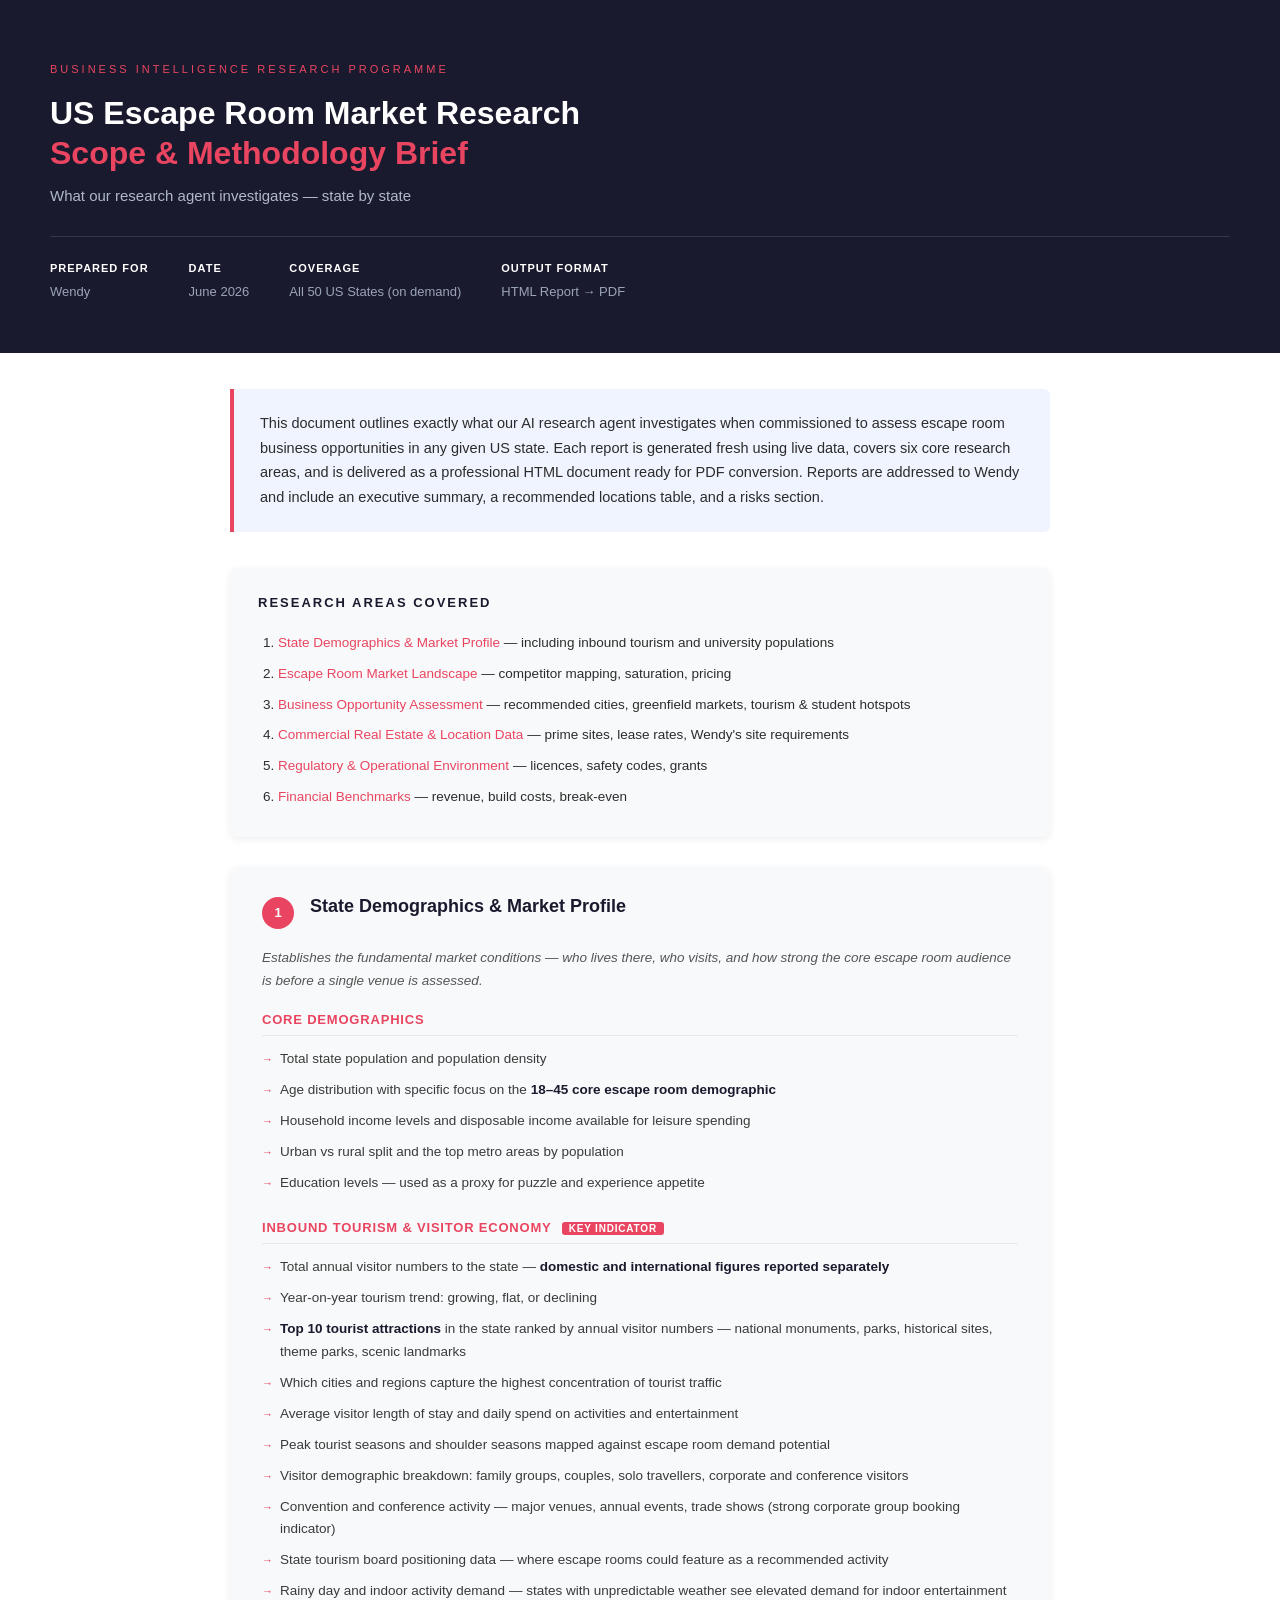
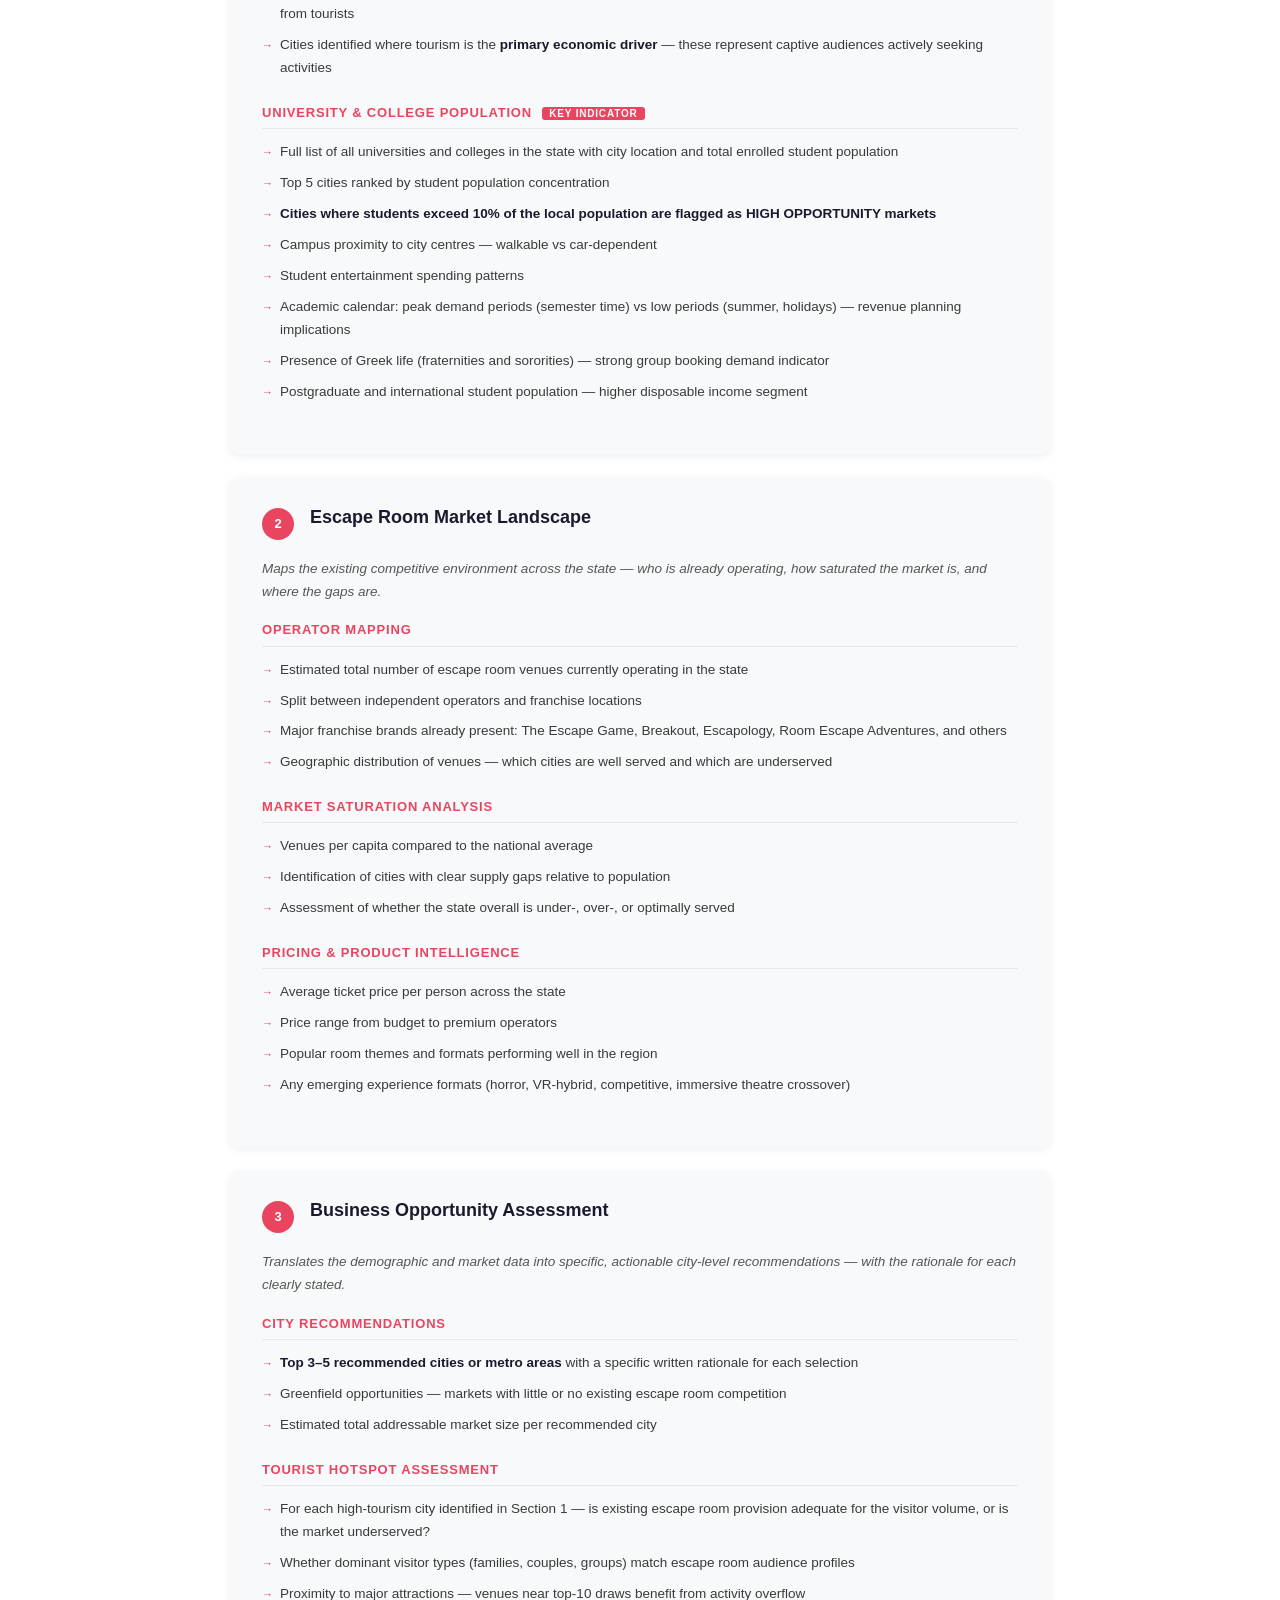
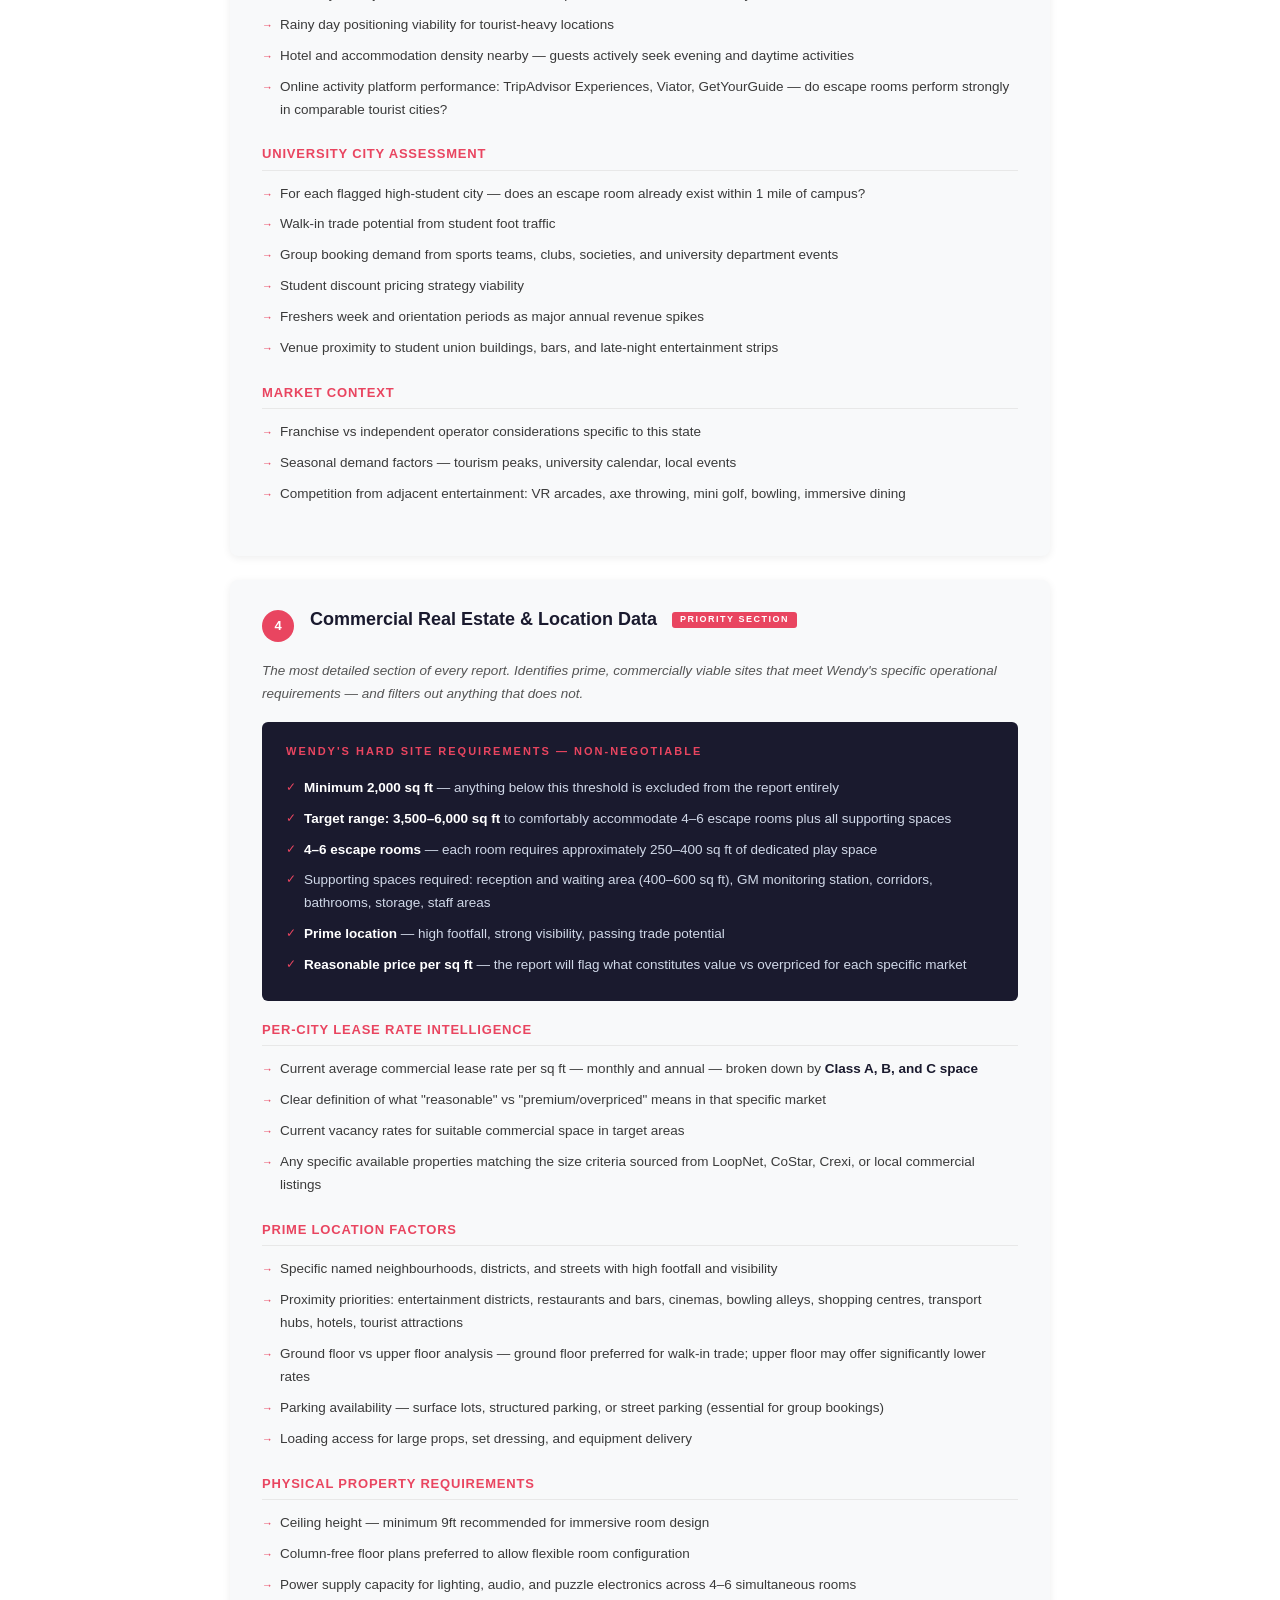
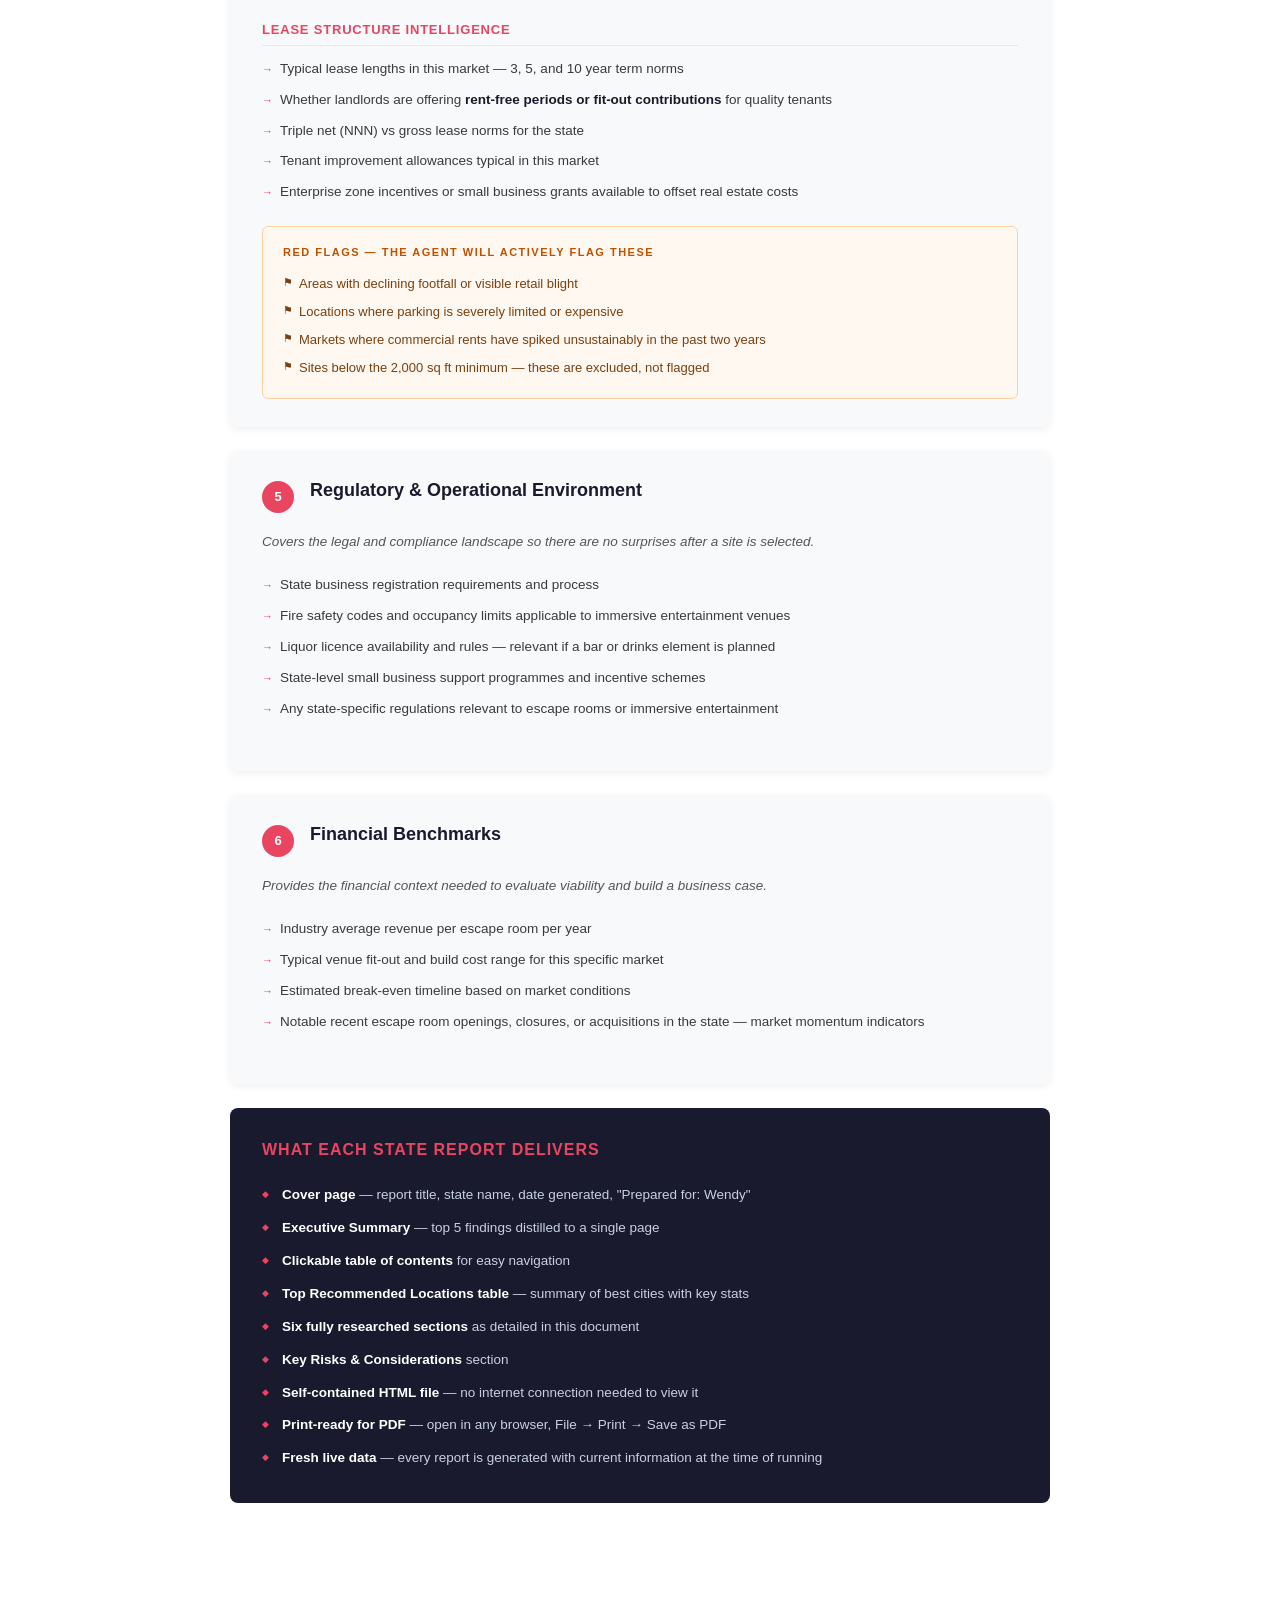
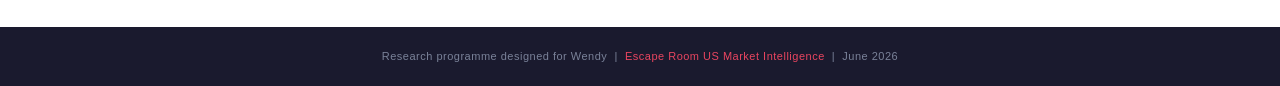
==== wendy-research-brief.html @ 3ef4d0fa "Add Wendy research brief HTML document Professional standalone HTML briefing covering all six resear" ====
<!DOCTYPE html>
<html lang="en">
<head>
<meta charset="UTF-8">
<meta name="viewport" content="width=device-width, initial-scale=1.0">
<title>Escape Room Market Research — Scope & Methodology Brief</title>
<style>
  * { margin: 0; padding: 0; box-sizing: border-box; }

  body {
    font-family: 'Segoe UI', Arial, sans-serif;
    background: #ffffff;
    color: #2c2c2c;
    font-size: 14px;
    line-height: 1.7;
  }

  /* Cover */
  .cover {
    background: #1a1a2e;
    color: #ffffff;
    padding: 60px 50px 50px;
    min-height: 220px;
  }
  .cover .label {
    font-size: 11px;
    letter-spacing: 3px;
    text-transform: uppercase;
    color: #e94560;
    margin-bottom: 14px;
  }
  .cover h1 {
    font-size: 32px;
    font-weight: 700;
    line-height: 1.25;
    margin-bottom: 10px;
  }
  .cover h1 span { color: #e94560; }
  .cover .sub {
    font-size: 15px;
    color: #b0b8cc;
    margin-bottom: 28px;
  }
  .cover .meta {
    display: flex;
    gap: 40px;
    flex-wrap: wrap;
    border-top: 1px solid rgba(255,255,255,0.12);
    padding-top: 22px;
    font-size: 13px;
    color: #9aa3b8;
  }
  .cover .meta strong { color: #ffffff; display: block; font-size: 11px; letter-spacing: 1px; text-transform: uppercase; margin-bottom: 3px; }

  /* Main layout */
  .container { max-width: 900px; margin: 0 auto; padding: 0 40px 60px; }

  /* Intro band */
  .intro-band {
    background: #f0f4ff;
    border-left: 4px solid #e94560;
    padding: 22px 26px;
    margin: 36px 0;
    border-radius: 0 6px 6px 0;
    font-size: 14.5px;
    color: #2c2c2c;
  }
  .intro-band strong { color: #1a1a2e; }

  /* Section cards */
  .section-card {
    background: #f8f9fa;
    border-radius: 8px;
    padding: 28px 32px;
    margin-bottom: 24px;
    box-shadow: 0 2px 8px rgba(0,0,0,0.07);
    page-break-inside: avoid;
  }
  .section-header {
    display: flex;
    align-items: flex-start;
    gap: 16px;
    margin-bottom: 18px;
  }
  .section-num {
    background: #e94560;
    color: #ffffff;
    font-weight: 700;
    font-size: 13px;
    min-width: 32px;
    height: 32px;
    border-radius: 50%;
    display: flex;
    align-items: center;
    justify-content: center;
    flex-shrink: 0;
    margin-top: 2px;
  }
  .section-title {
    font-size: 18px;
    font-weight: 700;
    color: #1a1a2e;
    line-height: 1.3;
  }
  .section-title .badge {
    display: inline-block;
    background: #e94560;
    color: #fff;
    font-size: 9px;
    font-weight: 700;
    letter-spacing: 1.5px;
    text-transform: uppercase;
    padding: 2px 8px;
    border-radius: 3px;
    margin-left: 10px;
    vertical-align: middle;
  }
  .section-title .badge.blue {
    background: #2563eb;
  }
  .section-intro {
    font-size: 13.5px;
    color: #555;
    margin-bottom: 16px;
    font-style: italic;
  }

  /* Subsections */
  .subsection {
    margin-bottom: 18px;
  }
  .subsection h4 {
    font-size: 13px;
    font-weight: 700;
    color: #e94560;
    text-transform: uppercase;
    letter-spacing: 0.8px;
    margin-bottom: 8px;
    padding-bottom: 4px;
    border-bottom: 1px solid #e8e8e8;
  }
  .subsection ul {
    list-style: none;
    padding: 0;
  }
  .subsection ul li {
    padding: 4px 0 4px 18px;
    position: relative;
    color: #3a3a3a;
    font-size: 13.5px;
  }
  .subsection ul li::before {
    content: "→";
    position: absolute;
    left: 0;
    color: #e94560;
    font-size: 11px;
    top: 6px;
  }
  .subsection ul li strong {
    color: #1a1a2e;
  }

  /* Requirements box */
  .requirements-box {
    background: #1a1a2e;
    color: #ffffff;
    border-radius: 6px;
    padding: 20px 24px;
    margin: 16px 0;
  }
  .requirements-box h4 {
    color: #e94560;
    font-size: 11px;
    letter-spacing: 2px;
    text-transform: uppercase;
    margin-bottom: 12px;
  }
  .requirements-box ul {
    list-style: none;
    padding: 0;
  }
  .requirements-box ul li {
    padding: 4px 0 4px 18px;
    position: relative;
    font-size: 13.5px;
    color: #d0d8e8;
  }
  .requirements-box ul li::before {
    content: "✓";
    position: absolute;
    left: 0;
    color: #e94560;
    font-size: 12px;
  }
  .requirements-box ul li strong { color: #ffffff; }

  /* Flag box */
  .flag-box {
    background: #fff8f0;
    border: 1px solid #ffd0a0;
    border-radius: 6px;
    padding: 16px 20px;
    margin-top: 14px;
  }
  .flag-box h4 {
    font-size: 11px;
    letter-spacing: 1.5px;
    text-transform: uppercase;
    color: #c05000;
    margin-bottom: 8px;
  }
  .flag-box ul {
    list-style: none;
    padding: 0;
  }
  .flag-box ul li {
    padding: 3px 0 3px 16px;
    position: relative;
    font-size: 13px;
    color: #7a4010;
  }
  .flag-box ul li::before {
    content: "⚑";
    position: absolute;
    left: 0;
    font-size: 11px;
  }

  /* Output section */
  .output-section {
    background: #1a1a2e;
    color: #ffffff;
    border-radius: 8px;
    padding: 28px 32px;
    margin-bottom: 24px;
  }
  .output-section h3 {
    color: #e94560;
    font-size: 16px;
    margin-bottom: 16px;
    text-transform: uppercase;
    letter-spacing: 1px;
  }
  .output-section ul {
    list-style: none;
    padding: 0;
  }
  .output-section ul li {
    padding: 5px 0 5px 20px;
    position: relative;
    color: #c8d0e0;
    font-size: 13.5px;
  }
  .output-section ul li::before {
    content: "◆";
    position: absolute;
    left: 0;
    color: #e94560;
    font-size: 9px;
    top: 8px;
  }
  .output-section ul li strong { color: #ffffff; }

  /* TOC */
  .toc {
    background: #f8f9fa;
    border-radius: 8px;
    padding: 24px 28px;
    margin: 30px 0;
    box-shadow: 0 2px 8px rgba(0,0,0,0.07);
  }
  .toc h3 {
    font-size: 13px;
    letter-spacing: 2px;
    text-transform: uppercase;
    color: #1a1a2e;
    margin-bottom: 14px;
  }
  .toc ol {
    padding-left: 20px;
  }
  .toc ol li {
    padding: 4px 0;
    color: #2c2c2c;
    font-size: 13.5px;
  }
  .toc ol li a {
    color: #e94560;
    text-decoration: none;
  }
  .toc ol li a:hover { text-decoration: underline; }

  /* Footer */
  footer {
    background: #1a1a2e;
    color: #7a8299;
    text-align: center;
    padding: 20px;
    font-size: 11px;
    letter-spacing: 0.5px;
    margin-top: 40px;
  }
  footer span { color: #e94560; }

  @media print {
    .cover { -webkit-print-color-adjust: exact; print-color-adjust: exact; }
    .section-num, .requirements-box, .output-section { -webkit-print-color-adjust: exact; print-color-adjust: exact; }
    .section-card { box-shadow: none; border: 1px solid #e0e0e0; }
  }
</style>
</head>
<body>

<!-- Cover -->
<div class="cover">
  <div class="label">Business Intelligence Research Programme</div>
  <h1>US Escape Room Market Research<br><span>Scope &amp; Methodology Brief</span></h1>
  <div class="sub">What our research agent investigates — state by state</div>
  <div class="meta">
    <div><strong>Prepared for</strong>Wendy</div>
    <div><strong>Date</strong>June 2026</div>
    <div><strong>Coverage</strong>All 50 US States (on demand)</div>
    <div><strong>Output format</strong>HTML Report → PDF</div>
  </div>
</div>

<div class="container">

  <!-- Intro -->
  <div class="intro-band">
    This document outlines exactly what our AI research agent investigates when commissioned to assess escape room business opportunities in any given US state. Each report is generated fresh using live data, covers six core research areas, and is delivered as a professional HTML document ready for PDF conversion. Reports are addressed to Wendy and include an executive summary, a recommended locations table, and a risks section.
  </div>

  <!-- TOC -->
  <div class="toc">
    <h3>Research Areas Covered</h3>
    <ol>
      <li><a href="#s1">State Demographics &amp; Market Profile</a> — including inbound tourism and university populations</li>
      <li><a href="#s2">Escape Room Market Landscape</a> — competitor mapping, saturation, pricing</li>
      <li><a href="#s3">Business Opportunity Assessment</a> — recommended cities, greenfield markets, tourism &amp; student hotspots</li>
      <li><a href="#s4">Commercial Real Estate &amp; Location Data</a> — prime sites, lease rates, Wendy's site requirements</li>
      <li><a href="#s5">Regulatory &amp; Operational Environment</a> — licences, safety codes, grants</li>
      <li><a href="#s6">Financial Benchmarks</a> — revenue, build costs, break-even</li>
    </ol>
  </div>

  <!-- Section 1 -->
  <div class="section-card" id="s1">
    <div class="section-header">
      <div class="section-num">1</div>
      <div class="section-title">State Demographics &amp; Market Profile</div>
    </div>
    <div class="section-intro">Establishes the fundamental market conditions — who lives there, who visits, and how strong the core escape room audience is before a single venue is assessed.</div>

    <div class="subsection">
      <h4>Core Demographics</h4>
      <ul>
        <li>Total state population and population density</li>
        <li>Age distribution with specific focus on the <strong>18–45 core escape room demographic</strong></li>
        <li>Household income levels and disposable income available for leisure spending</li>
        <li>Urban vs rural split and the top metro areas by population</li>
        <li>Education levels — used as a proxy for puzzle and experience appetite</li>
      </ul>
    </div>

    <div class="subsection">
      <h4>Inbound Tourism &amp; Visitor Economy <span style="background:#e94560;color:#fff;font-size:10px;padding:1px 7px;border-radius:3px;margin-left:6px;font-weight:700;">KEY INDICATOR</span></h4>
      <ul>
        <li>Total annual visitor numbers to the state — <strong>domestic and international figures reported separately</strong></li>
        <li>Year-on-year tourism trend: growing, flat, or declining</li>
        <li><strong>Top 10 tourist attractions</strong> in the state ranked by annual visitor numbers — national monuments, parks, historical sites, theme parks, scenic landmarks</li>
        <li>Which cities and regions capture the highest concentration of tourist traffic</li>
        <li>Average visitor length of stay and daily spend on activities and entertainment</li>
        <li>Peak tourist seasons and shoulder seasons mapped against escape room demand potential</li>
        <li>Visitor demographic breakdown: family groups, couples, solo travellers, corporate and conference visitors</li>
        <li>Convention and conference activity — major venues, annual events, trade shows (strong corporate group booking indicator)</li>
        <li>State tourism board positioning data — where escape rooms could feature as a recommended activity</li>
        <li>Rainy day and indoor activity demand — states with unpredictable weather see elevated demand for indoor entertainment from tourists</li>
        <li>Cities identified where tourism is the <strong>primary economic driver</strong> — these represent captive audiences actively seeking activities</li>
      </ul>
    </div>

    <div class="subsection">
      <h4>University &amp; College Population <span style="background:#e94560;color:#fff;font-size:10px;padding:1px 7px;border-radius:3px;margin-left:6px;font-weight:700;">KEY INDICATOR</span></h4>
      <ul>
        <li>Full list of all universities and colleges in the state with city location and total enrolled student population</li>
        <li>Top 5 cities ranked by student population concentration</li>
        <li><strong>Cities where students exceed 10% of the local population are flagged as HIGH OPPORTUNITY markets</strong></li>
        <li>Campus proximity to city centres — walkable vs car-dependent</li>
        <li>Student entertainment spending patterns</li>
        <li>Academic calendar: peak demand periods (semester time) vs low periods (summer, holidays) — revenue planning implications</li>
        <li>Presence of Greek life (fraternities and sororities) — strong group booking demand indicator</li>
        <li>Postgraduate and international student population — higher disposable income segment</li>
      </ul>
    </div>
  </div>

  <!-- Section 2 -->
  <div class="section-card" id="s2">
    <div class="section-header">
      <div class="section-num">2</div>
      <div class="section-title">Escape Room Market Landscape</div>
    </div>
    <div class="section-intro">Maps the existing competitive environment across the state — who is already operating, how saturated the market is, and where the gaps are.</div>

    <div class="subsection">
      <h4>Operator Mapping</h4>
      <ul>
        <li>Estimated total number of escape room venues currently operating in the state</li>
        <li>Split between independent operators and franchise locations</li>
        <li>Major franchise brands already present: The Escape Game, Breakout, Escapology, Room Escape Adventures, and others</li>
        <li>Geographic distribution of venues — which cities are well served and which are underserved</li>
      </ul>
    </div>

    <div class="subsection">
      <h4>Market Saturation Analysis</h4>
      <ul>
        <li>Venues per capita compared to the national average</li>
        <li>Identification of cities with clear supply gaps relative to population</li>
        <li>Assessment of whether the state overall is under-, over-, or optimally served</li>
      </ul>
    </div>

    <div class="subsection">
      <h4>Pricing &amp; Product Intelligence</h4>
      <ul>
        <li>Average ticket price per person across the state</li>
        <li>Price range from budget to premium operators</li>
        <li>Popular room themes and formats performing well in the region</li>
        <li>Any emerging experience formats (horror, VR-hybrid, competitive, immersive theatre crossover)</li>
      </ul>
    </div>
  </div>

  <!-- Section 3 -->
  <div class="section-card" id="s3">
    <div class="section-header">
      <div class="section-num">3</div>
      <div class="section-title">Business Opportunity Assessment</div>
    </div>
    <div class="section-intro">Translates the demographic and market data into specific, actionable city-level recommendations — with the rationale for each clearly stated.</div>

    <div class="subsection">
      <h4>City Recommendations</h4>
      <ul>
        <li><strong>Top 3–5 recommended cities or metro areas</strong> with a specific written rationale for each selection</li>
        <li>Greenfield opportunities — markets with little or no existing escape room competition</li>
        <li>Estimated total addressable market size per recommended city</li>
      </ul>
    </div>

    <div class="subsection">
      <h4>Tourist Hotspot Assessment</h4>
      <ul>
        <li>For each high-tourism city identified in Section 1 — is existing escape room provision adequate for the visitor volume, or is the market underserved?</li>
        <li>Whether dominant visitor types (families, couples, groups) match escape room audience profiles</li>
        <li>Proximity to major attractions — venues near top-10 draws benefit from activity overflow</li>
        <li>Rainy day positioning viability for tourist-heavy locations</li>
        <li>Hotel and accommodation density nearby — guests actively seek evening and daytime activities</li>
        <li>Online activity platform performance: TripAdvisor Experiences, Viator, GetYourGuide — do escape rooms perform strongly in comparable tourist cities?</li>
      </ul>
    </div>

    <div class="subsection">
      <h4>University City Assessment</h4>
      <ul>
        <li>For each flagged high-student city — does an escape room already exist within 1 mile of campus?</li>
        <li>Walk-in trade potential from student foot traffic</li>
        <li>Group booking demand from sports teams, clubs, societies, and university department events</li>
        <li>Student discount pricing strategy viability</li>
        <li>Freshers week and orientation periods as major annual revenue spikes</li>
        <li>Venue proximity to student union buildings, bars, and late-night entertainment strips</li>
      </ul>
    </div>

    <div class="subsection">
      <h4>Market Context</h4>
      <ul>
        <li>Franchise vs independent operator considerations specific to this state</li>
        <li>Seasonal demand factors — tourism peaks, university calendar, local events</li>
        <li>Competition from adjacent entertainment: VR arcades, axe throwing, mini golf, bowling, immersive dining</li>
      </ul>
    </div>
  </div>

  <!-- Section 4 -->
  <div class="section-card" id="s4">
    <div class="section-header">
      <div class="section-num">4</div>
      <div class="section-title">Commercial Real Estate &amp; Location Data <span class="badge">Priority Section</span></div>
    </div>
    <div class="section-intro">The most detailed section of every report. Identifies prime, commercially viable sites that meet Wendy's specific operational requirements — and filters out anything that does not.</div>

    <div class="requirements-box">
      <h4>Wendy's Hard Site Requirements — Non-Negotiable</h4>
      <ul>
        <li><strong>Minimum 2,000 sq ft</strong> — anything below this threshold is excluded from the report entirely</li>
        <li><strong>Target range: 3,500–6,000 sq ft</strong> to comfortably accommodate 4–6 escape rooms plus all supporting spaces</li>
        <li><strong>4–6 escape rooms</strong> — each room requires approximately 250–400 sq ft of dedicated play space</li>
        <li>Supporting spaces required: reception and waiting area (400–600 sq ft), GM monitoring station, corridors, bathrooms, storage, staff areas</li>
        <li><strong>Prime location</strong> — high footfall, strong visibility, passing trade potential</li>
        <li><strong>Reasonable price per sq ft</strong> — the report will flag what constitutes value vs overpriced for each specific market</li>
      </ul>
    </div>

    <div class="subsection" style="margin-top:18px;">
      <h4>Per-City Lease Rate Intelligence</h4>
      <ul>
        <li>Current average commercial lease rate per sq ft — monthly and annual — broken down by <strong>Class A, B, and C space</strong></li>
        <li>Clear definition of what "reasonable" vs "premium/overpriced" means in that specific market</li>
        <li>Current vacancy rates for suitable commercial space in target areas</li>
        <li>Any specific available properties matching the size criteria sourced from LoopNet, CoStar, Crexi, or local commercial listings</li>
      </ul>
    </div>

    <div class="subsection">
      <h4>Prime Location Factors</h4>
      <ul>
        <li>Specific named neighbourhoods, districts, and streets with high footfall and visibility</li>
        <li>Proximity priorities: entertainment districts, restaurants and bars, cinemas, bowling alleys, shopping centres, transport hubs, hotels, tourist attractions</li>
        <li>Ground floor vs upper floor analysis — ground floor preferred for walk-in trade; upper floor may offer significantly lower rates</li>
        <li>Parking availability — surface lots, structured parking, or street parking (essential for group bookings)</li>
        <li>Loading access for large props, set dressing, and equipment delivery</li>
      </ul>
    </div>

    <div class="subsection">
      <h4>Physical Property Requirements</h4>
      <ul>
        <li>Ceiling height — minimum 9ft recommended for immersive room design</li>
        <li>Column-free floor plans preferred to allow flexible room configuration</li>
        <li>Power supply capacity for lighting, audio, and puzzle electronics across 4–6 simultaneous rooms</li>
      </ul>
    </div>

    <div class="subsection">
      <h4>Lease Structure Intelligence</h4>
      <ul>
        <li>Typical lease lengths in this market — 3, 5, and 10 year term norms</li>
        <li>Whether landlords are offering <strong>rent-free periods or fit-out contributions</strong> for quality tenants</li>
        <li>Triple net (NNN) vs gross lease norms for the state</li>
        <li>Tenant improvement allowances typical in this market</li>
        <li>Enterprise zone incentives or small business grants available to offset real estate costs</li>
      </ul>
    </div>

    <div class="flag-box">
      <h4>Red Flags — The Agent Will Actively Flag These</h4>
      <ul>
        <li>Areas with declining footfall or visible retail blight</li>
        <li>Locations where parking is severely limited or expensive</li>
        <li>Markets where commercial rents have spiked unsustainably in the past two years</li>
        <li>Sites below the 2,000 sq ft minimum — these are excluded, not flagged</li>
      </ul>
    </div>
  </div>

  <!-- Section 5 -->
  <div class="section-card" id="s5">
    <div class="section-header">
      <div class="section-num">5</div>
      <div class="section-title">Regulatory &amp; Operational Environment</div>
    </div>
    <div class="section-intro">Covers the legal and compliance landscape so there are no surprises after a site is selected.</div>

    <div class="subsection">
      <ul>
        <li>State business registration requirements and process</li>
        <li>Fire safety codes and occupancy limits applicable to immersive entertainment venues</li>
        <li>Liquor licence availability and rules — relevant if a bar or drinks element is planned</li>
        <li>State-level small business support programmes and incentive schemes</li>
        <li>Any state-specific regulations relevant to escape rooms or immersive entertainment</li>
      </ul>
    </div>
  </div>

  <!-- Section 6 -->
  <div class="section-card" id="s6">
    <div class="section-header">
      <div class="section-num">6</div>
      <div class="section-title">Financial Benchmarks</div>
    </div>
    <div class="section-intro">Provides the financial context needed to evaluate viability and build a business case.</div>

    <div class="subsection">
      <ul>
        <li>Industry average revenue per escape room per year</li>
        <li>Typical venue fit-out and build cost range for this specific market</li>
        <li>Estimated break-even timeline based on market conditions</li>
        <li>Notable recent escape room openings, closures, or acquisitions in the state — market momentum indicators</li>
      </ul>
    </div>
  </div>

  <!-- Report Output -->
  <div class="output-section">
    <h3>What Each State Report Delivers</h3>
    <ul>
      <li><strong>Cover page</strong> — report title, state name, date generated, "Prepared for: Wendy"</li>
      <li><strong>Executive Summary</strong> — top 5 findings distilled to a single page</li>
      <li><strong>Clickable table of contents</strong> for easy navigation</li>
      <li><strong>Top Recommended Locations table</strong> — summary of best cities with key stats</li>
      <li><strong>Six fully researched sections</strong> as detailed in this document</li>
      <li><strong>Key Risks &amp; Considerations</strong> section</li>
      <li><strong>Self-contained HTML file</strong> — no internet connection needed to view it</li>
      <li><strong>Print-ready for PDF</strong> — open in any browser, File → Print → Save as PDF</li>
      <li><strong>Fresh live data</strong> — every report is generated with current information at the time of running</li>
    </ul>
  </div>

</div>

<footer>
  Research programme designed for Wendy &nbsp;|&nbsp; <span>Escape Room US Market Intelligence</span> &nbsp;|&nbsp; June 2026
</footer>

</body>
</html>
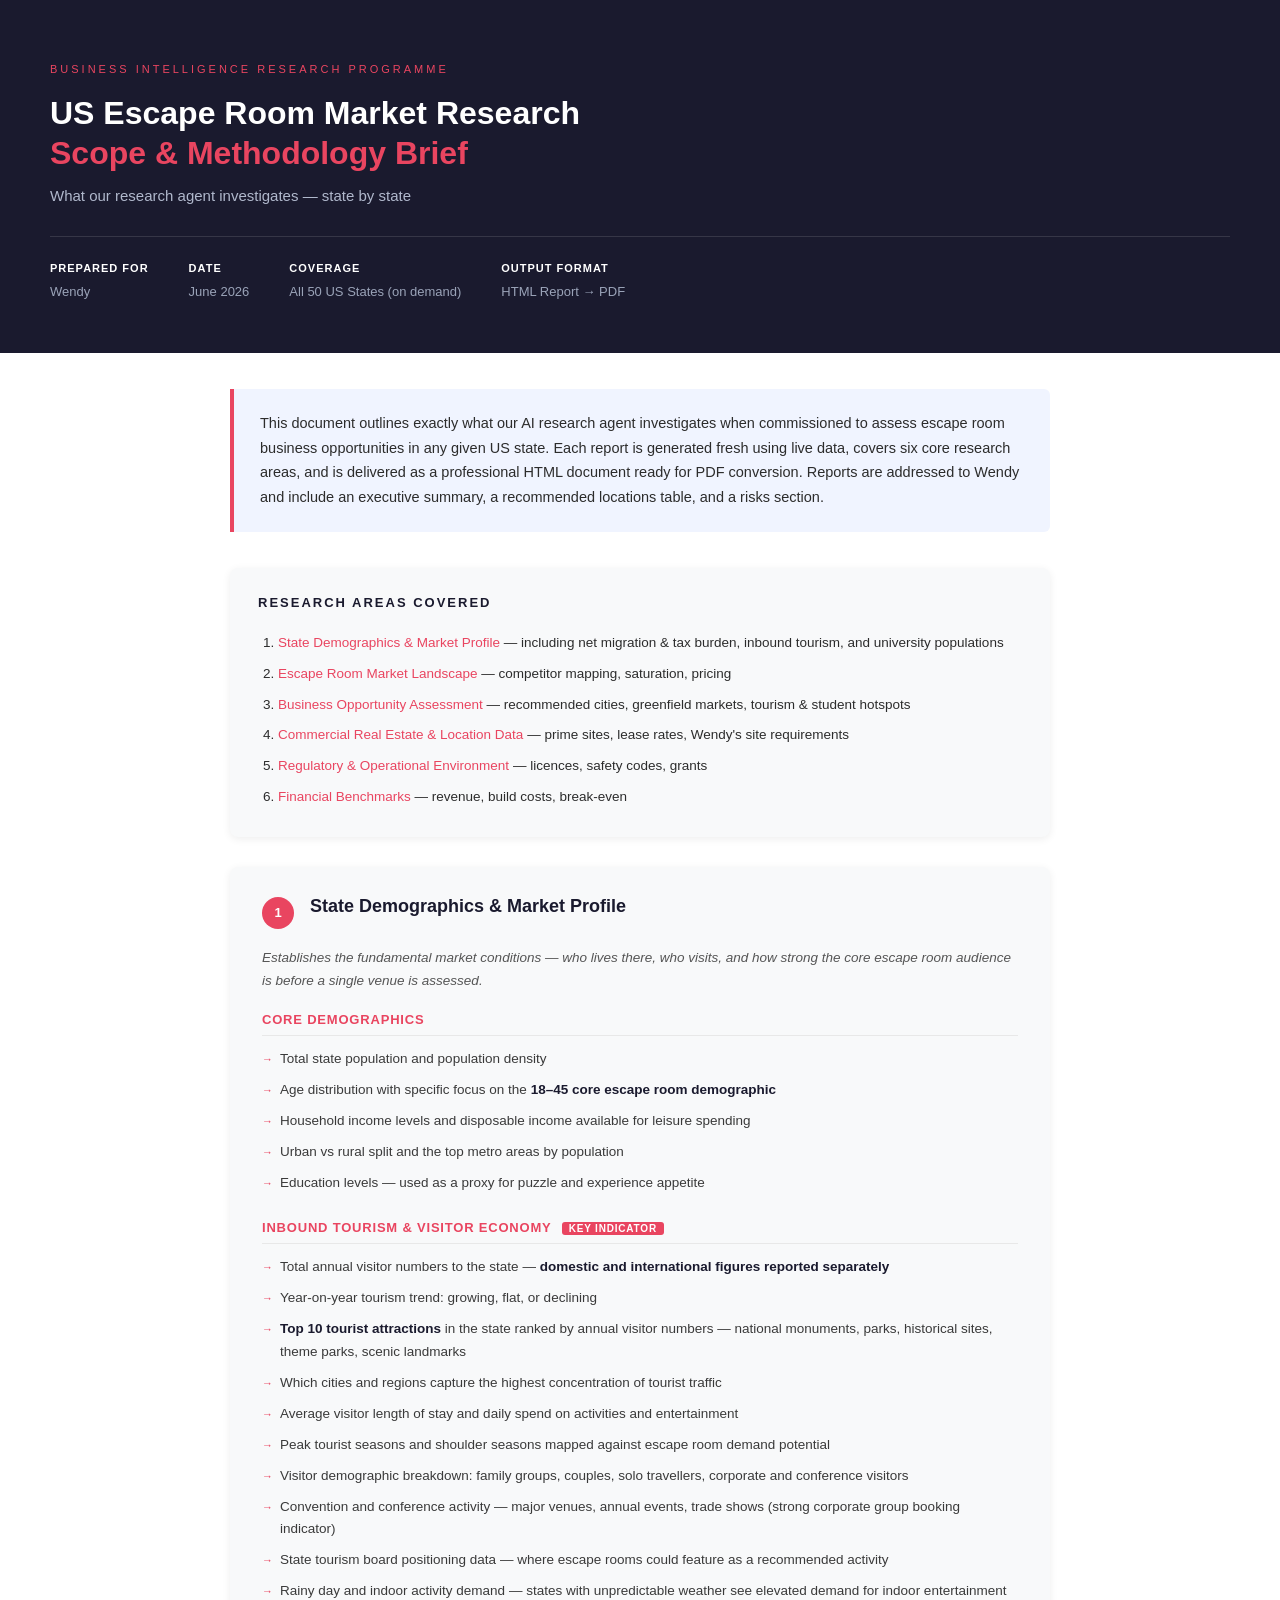
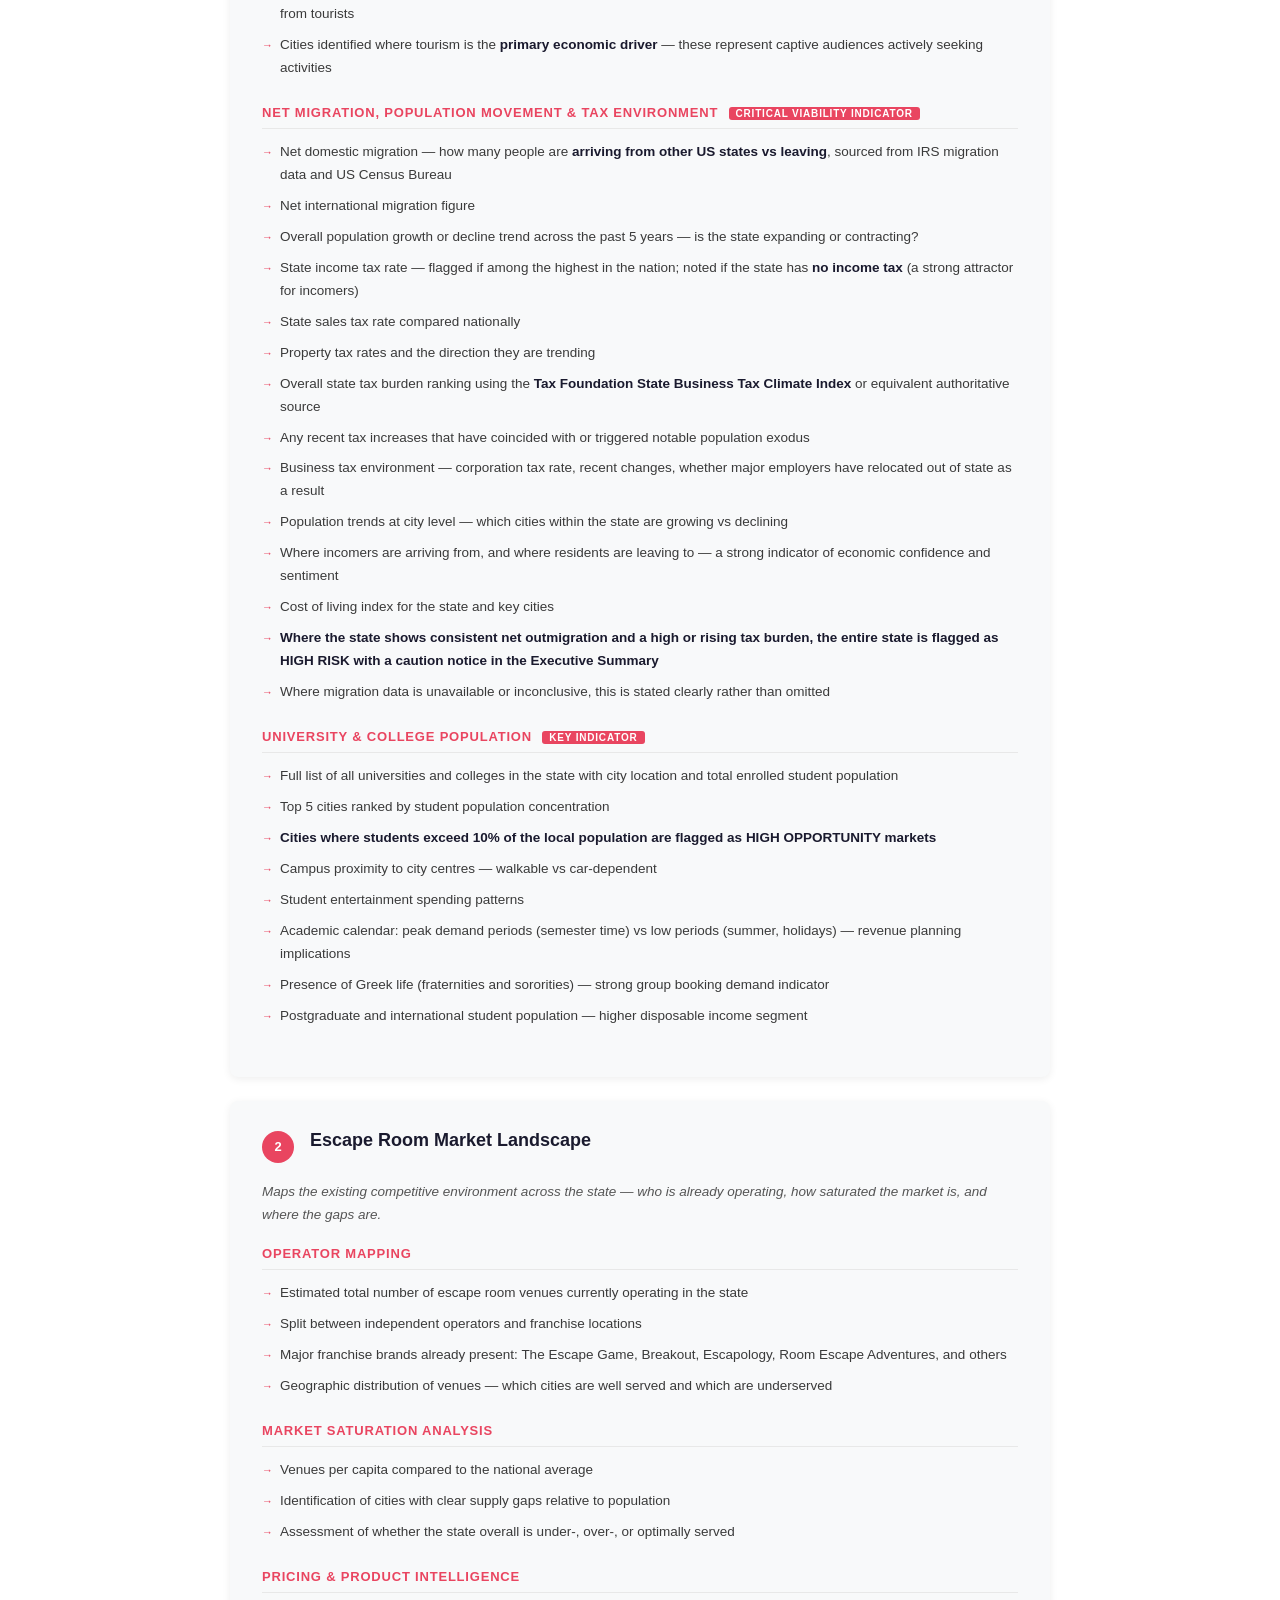
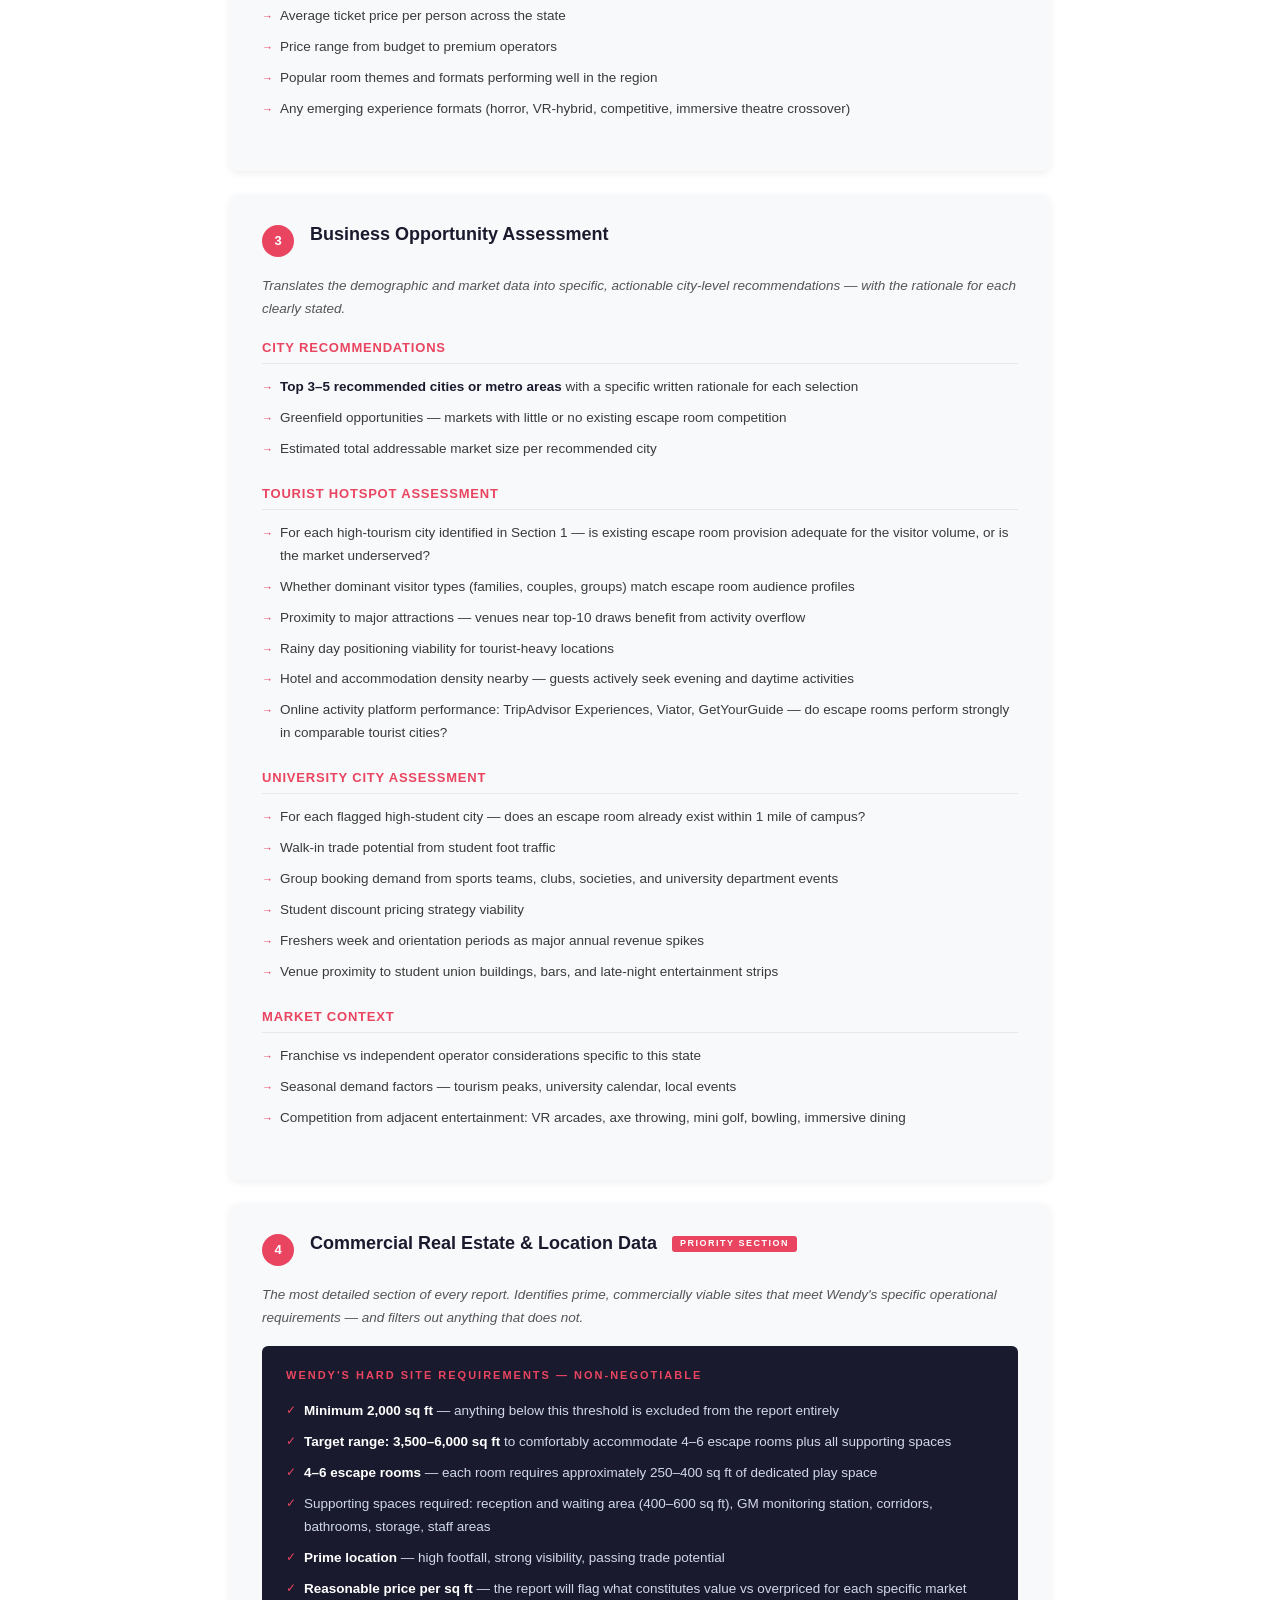
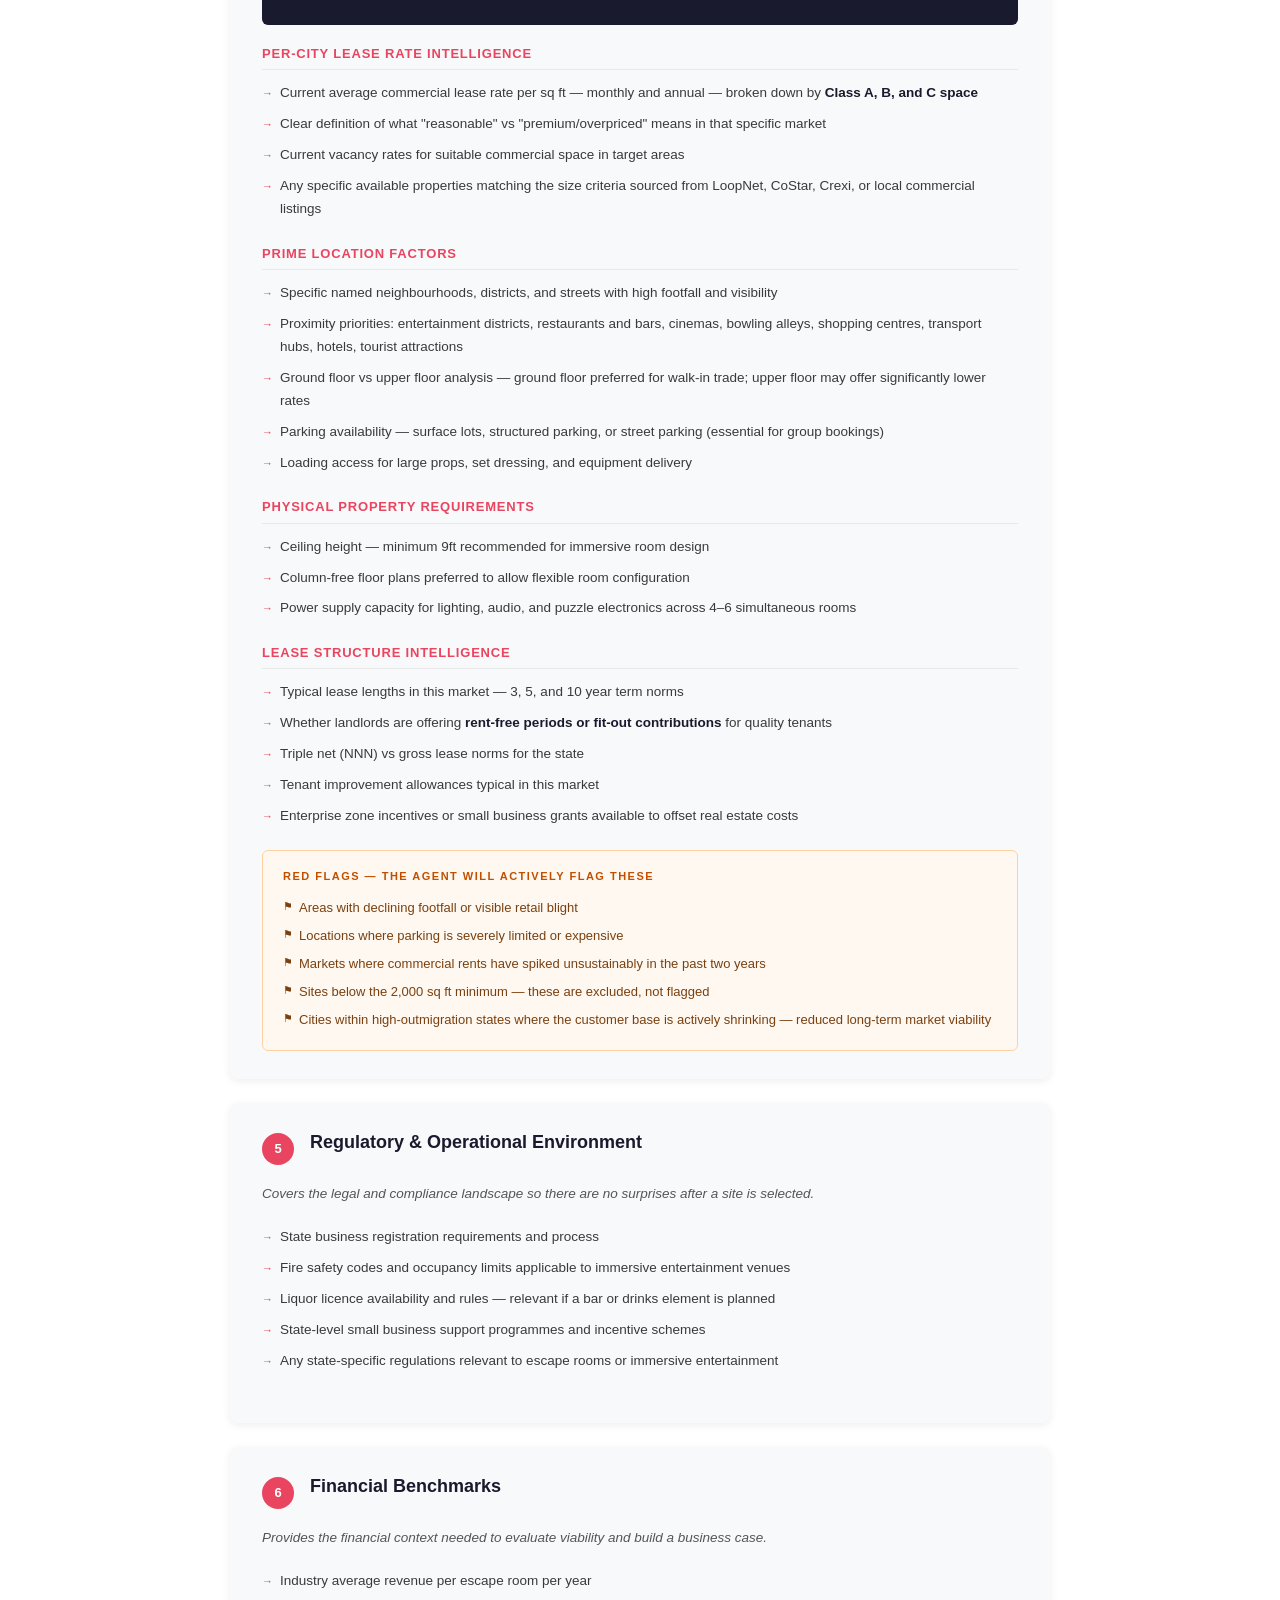
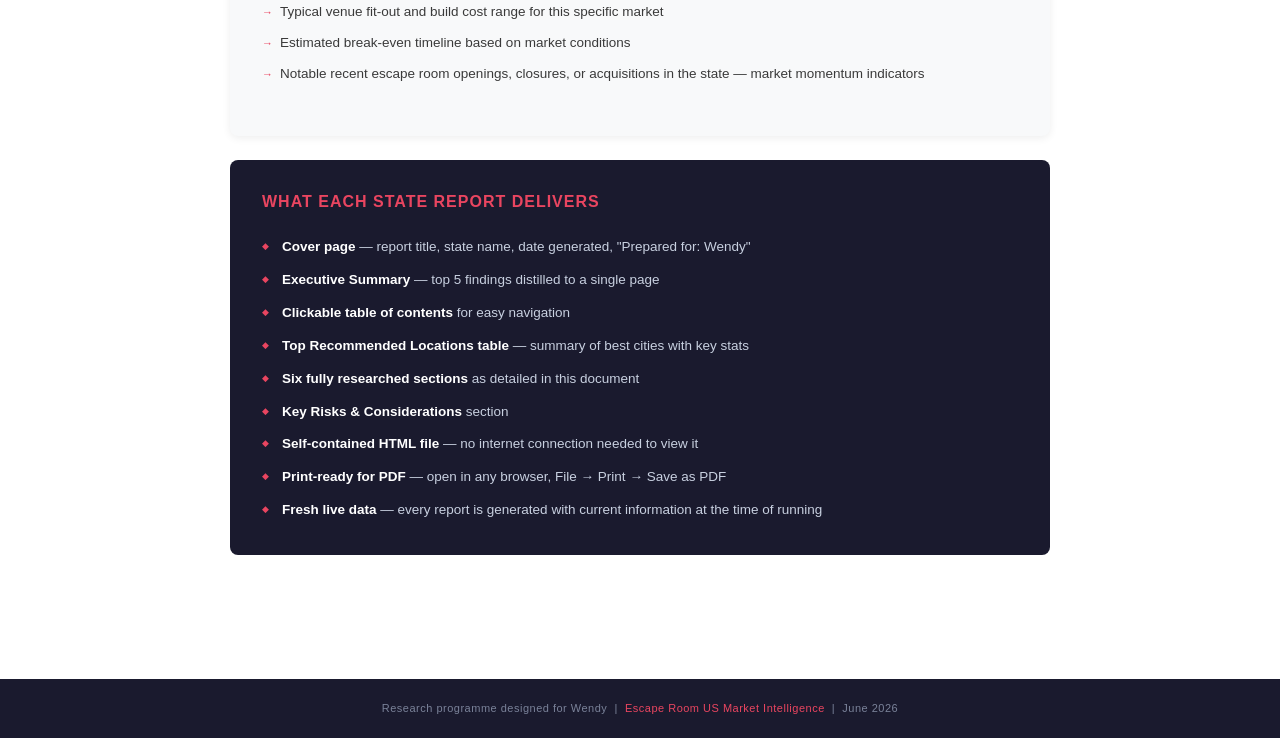
==== commit efb74a15: "Add net migration, population movement and tax burden research Covers IRS/Census migration data, sta" ====
--- a/wendy-research-brief.html
+++ b/wendy-research-brief.html
@@ -336,7 +336,7 @@
   <div class="toc">
     <h3>Research Areas Covered</h3>
     <ol>
-      <li><a href="#s1">State Demographics &amp; Market Profile</a> — including inbound tourism and university populations</li>
+      <li><a href="#s1">State Demographics &amp; Market Profile</a> — including net migration &amp; tax burden, inbound tourism, and university populations</li>
       <li><a href="#s2">Escape Room Market Landscape</a> — competitor mapping, saturation, pricing</li>
       <li><a href="#s3">Business Opportunity Assessment</a> — recommended cities, greenfield markets, tourism &amp; student hotspots</li>
       <li><a href="#s4">Commercial Real Estate &amp; Location Data</a> — prime sites, lease rates, Wendy's site requirements</li>
@@ -382,6 +382,26 @@
     </div>
 
     <div class="subsection">
+      <h4>Net Migration, Population Movement &amp; Tax Environment <span style="background:#e94560;color:#fff;font-size:10px;padding:1px 7px;border-radius:3px;margin-left:6px;font-weight:700;">CRITICAL VIABILITY INDICATOR</span></h4>
+      <ul>
+        <li>Net domestic migration — how many people are <strong>arriving from other US states vs leaving</strong>, sourced from IRS migration data and US Census Bureau</li>
+        <li>Net international migration figure</li>
+        <li>Overall population growth or decline trend across the past 5 years — is the state expanding or contracting?</li>
+        <li>State income tax rate — flagged if among the highest in the nation; noted if the state has <strong>no income tax</strong> (a strong attractor for incomers)</li>
+        <li>State sales tax rate compared nationally</li>
+        <li>Property tax rates and the direction they are trending</li>
+        <li>Overall state tax burden ranking using the <strong>Tax Foundation State Business Tax Climate Index</strong> or equivalent authoritative source</li>
+        <li>Any recent tax increases that have coincided with or triggered notable population exodus</li>
+        <li>Business tax environment — corporation tax rate, recent changes, whether major employers have relocated out of state as a result</li>
+        <li>Population trends at city level — which cities within the state are growing vs declining</li>
+        <li>Where incomers are arriving from, and where residents are leaving to — a strong indicator of economic confidence and sentiment</li>
+        <li>Cost of living index for the state and key cities</li>
+        <li><strong>Where the state shows consistent net outmigration and a high or rising tax burden, the entire state is flagged as HIGH RISK with a caution notice in the Executive Summary</strong></li>
+        <li>Where migration data is unavailable or inconclusive, this is stated clearly rather than omitted</li>
+      </ul>
+    </div>
+
+    <div class="subsection">
       <h4>University &amp; College Population <span style="background:#e94560;color:#fff;font-size:10px;padding:1px 7px;border-radius:3px;margin-left:6px;font-weight:700;">KEY INDICATOR</span></h4>
       <ul>
         <li>Full list of all universities and colleges in the state with city location and total enrolled student population</li>
@@ -553,6 +573,7 @@
         <li>Locations where parking is severely limited or expensive</li>
         <li>Markets where commercial rents have spiked unsustainably in the past two years</li>
         <li>Sites below the 2,000 sq ft minimum — these are excluded, not flagged</li>
+        <li>Cities within high-outmigration states where the customer base is actively shrinking — reduced long-term market viability</li>
       </ul>
     </div>
   </div>
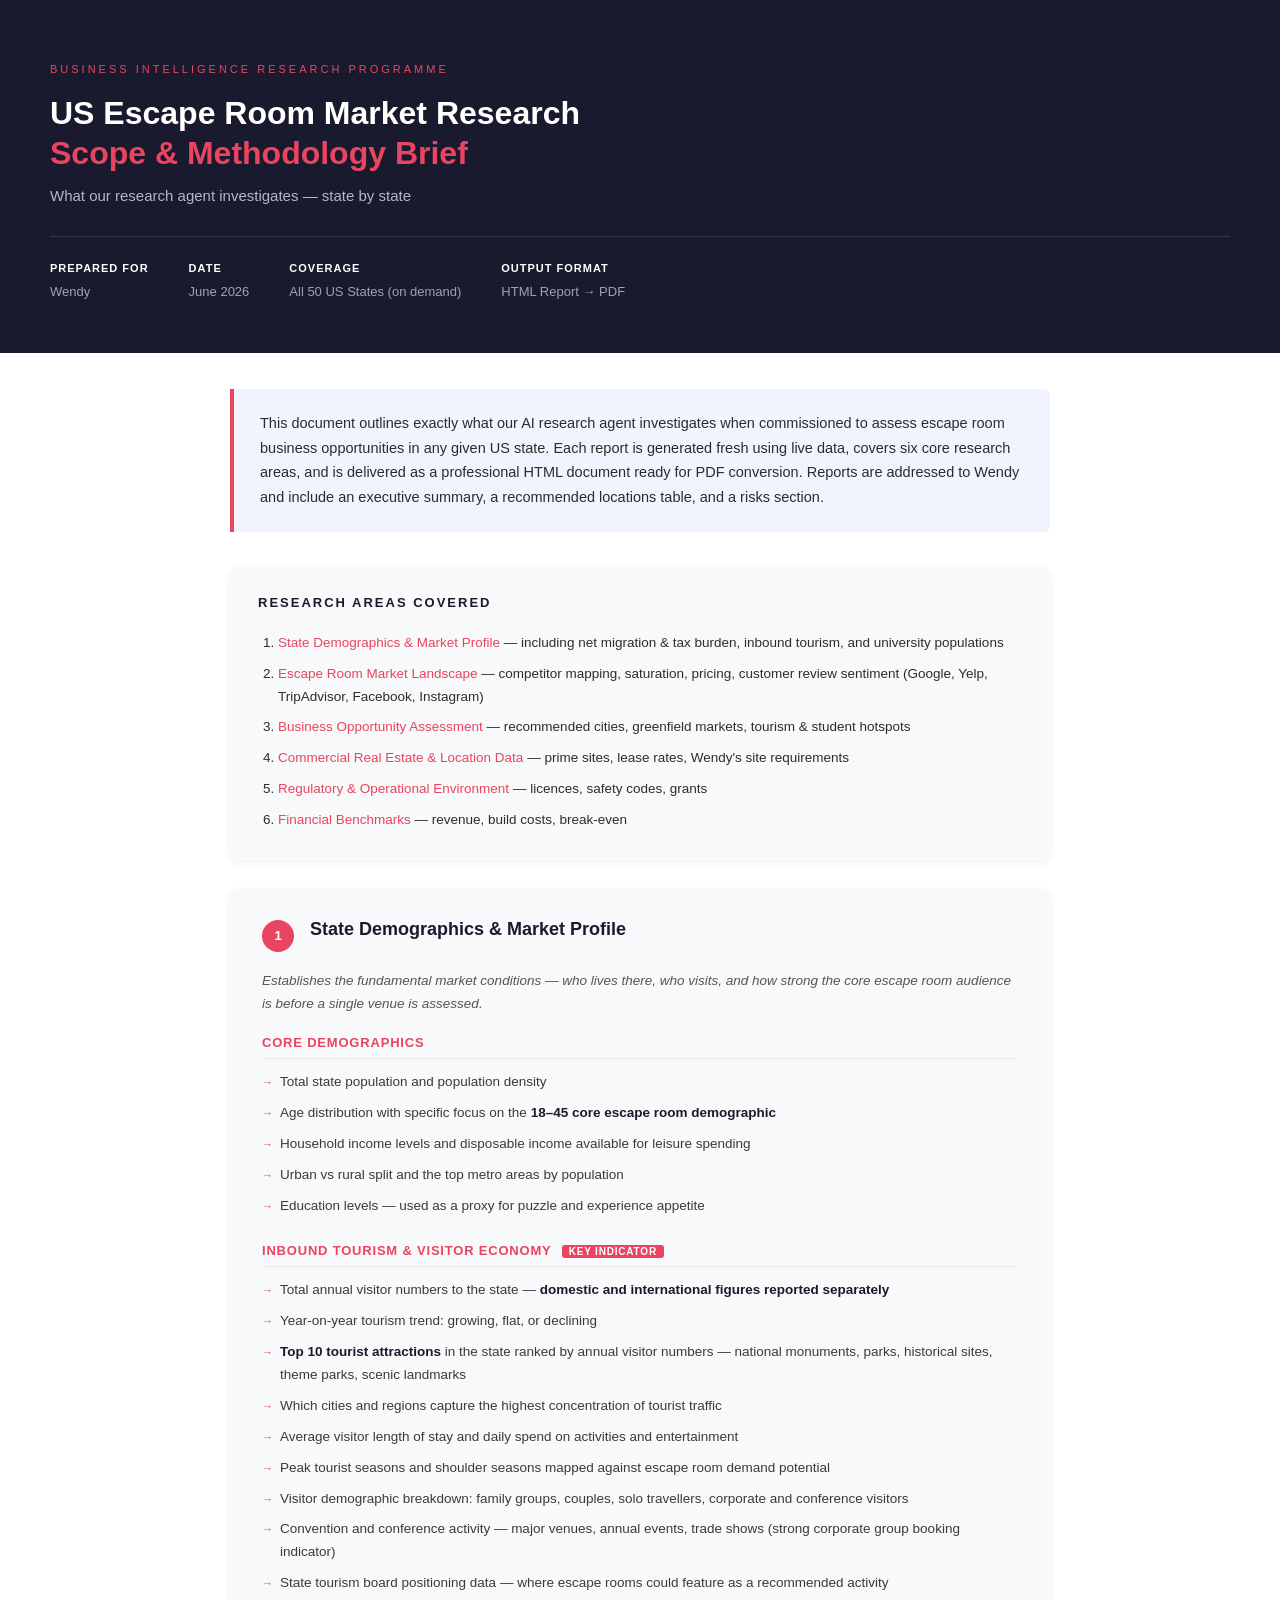
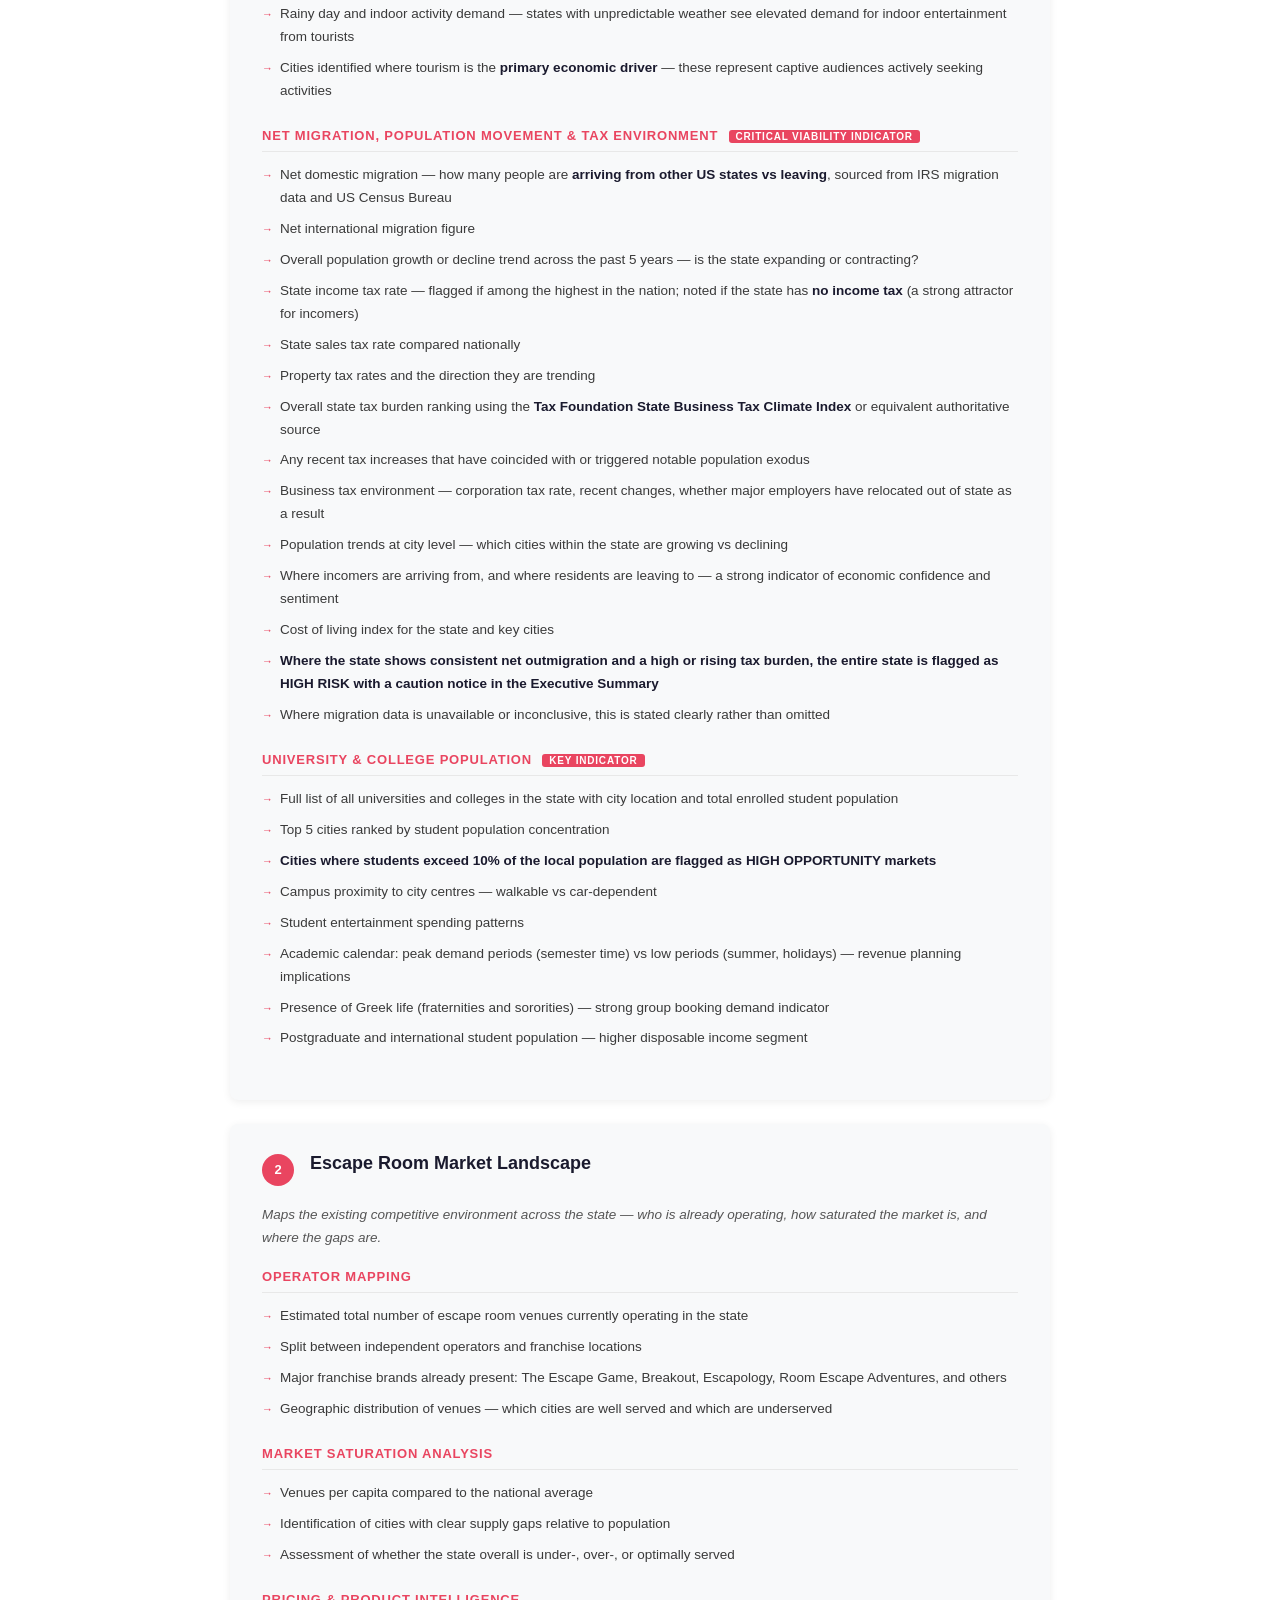
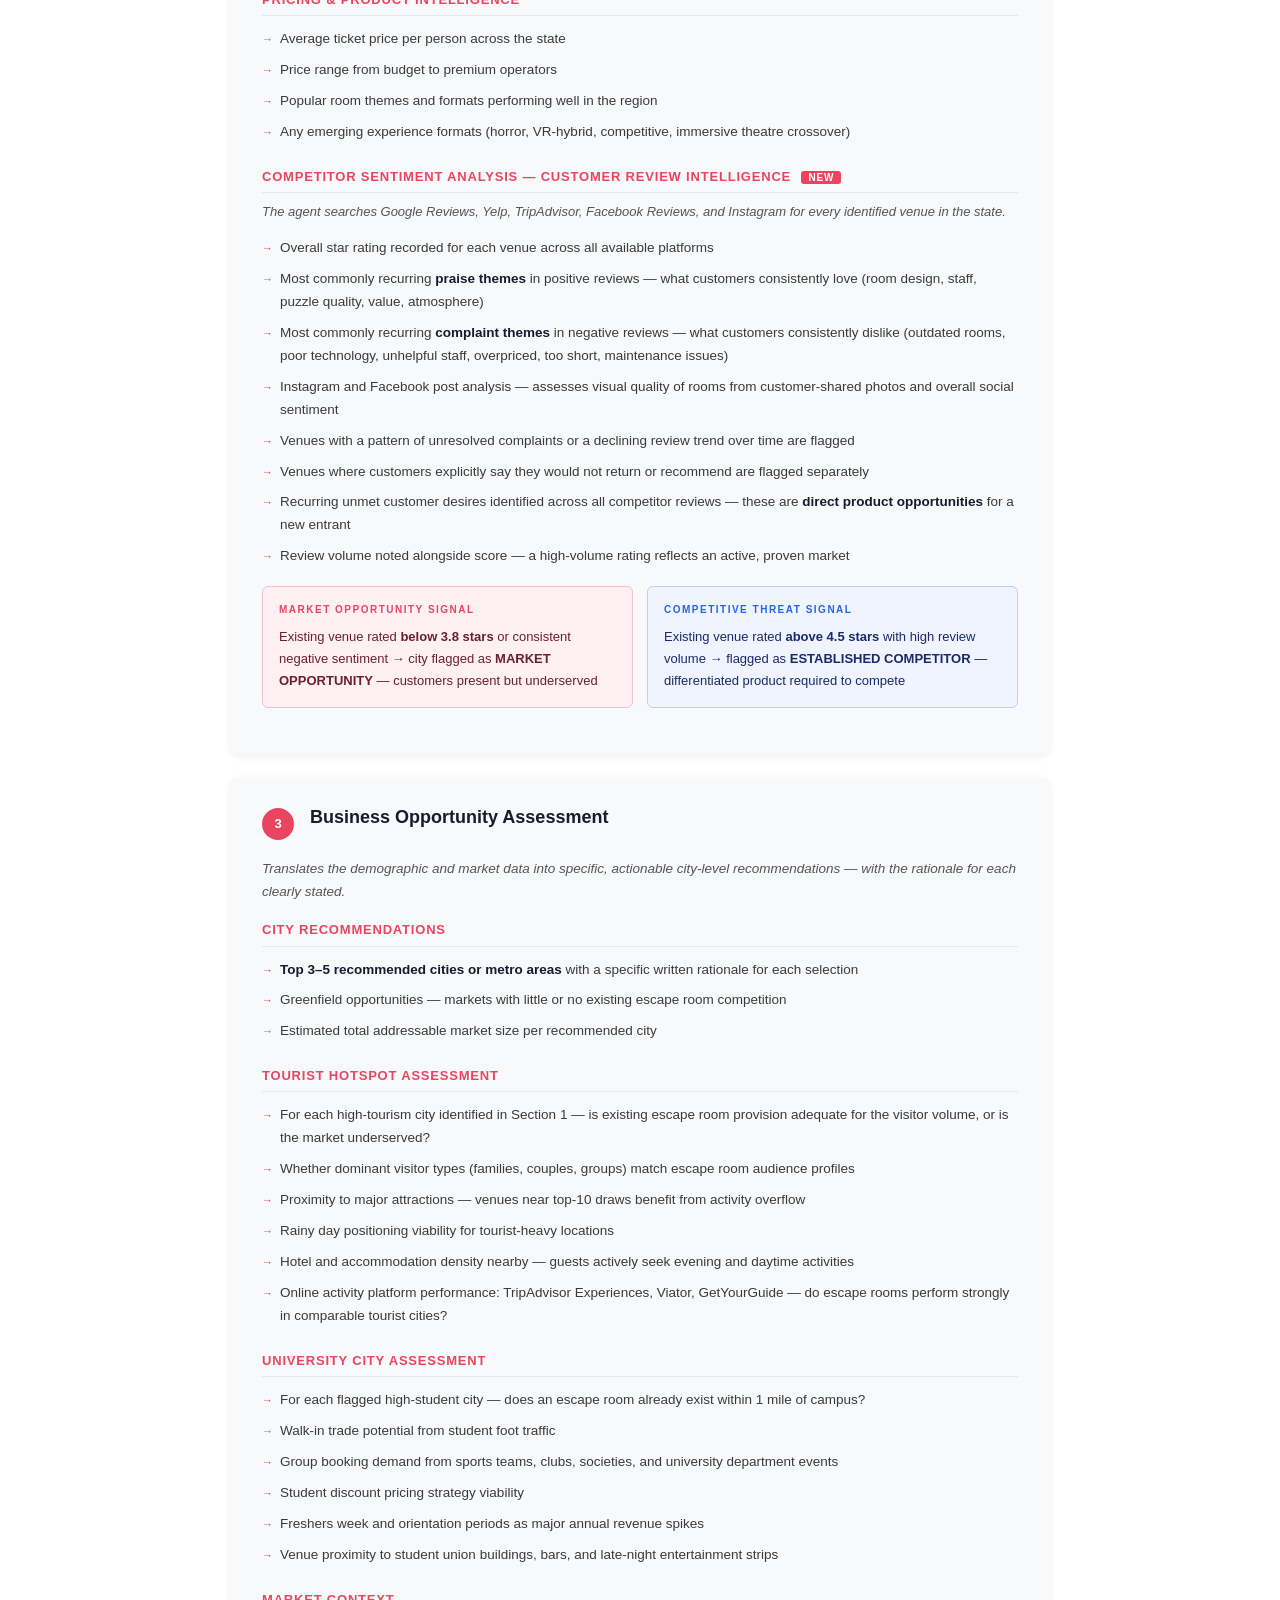
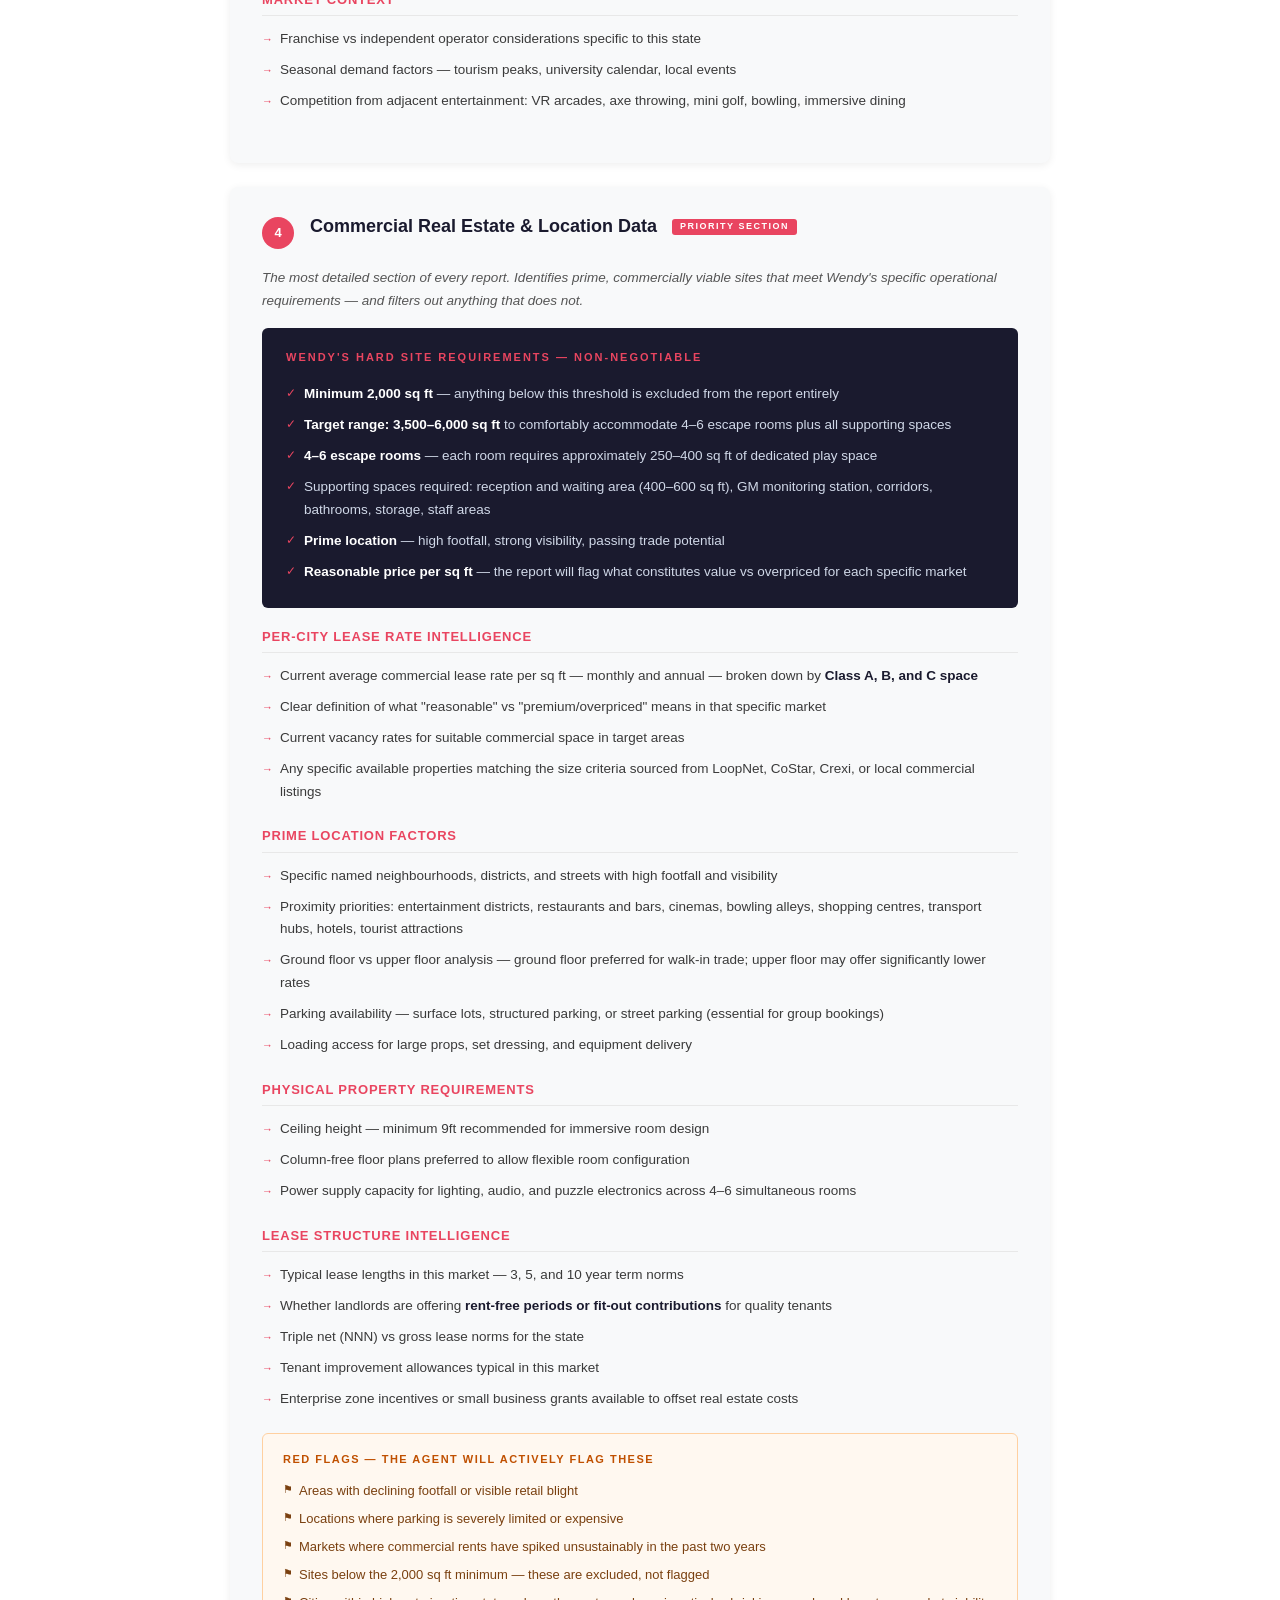
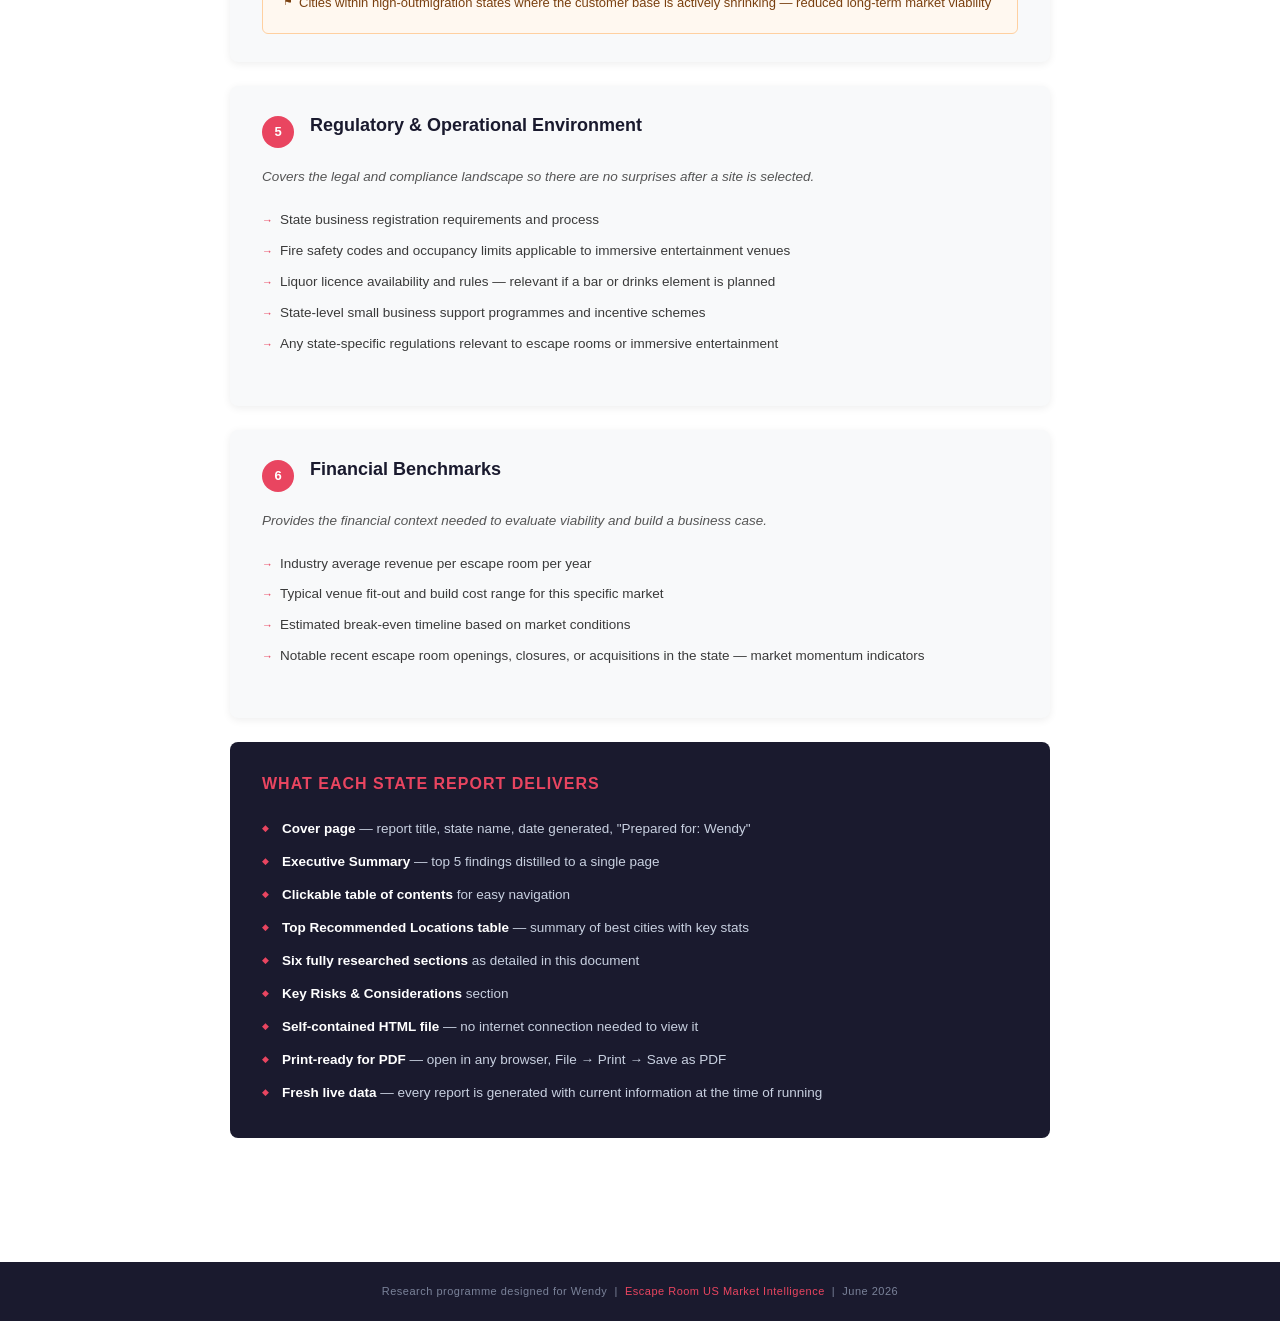
==== commit 10d79195: "Add competitor sentiment analysis via Google, Yelp, TripAdvisor, Facebook, Instagram Reviews scraped" ====
--- a/wendy-research-brief.html
+++ b/wendy-research-brief.html
@@ -337,7 +337,7 @@
     <h3>Research Areas Covered</h3>
     <ol>
       <li><a href="#s1">State Demographics &amp; Market Profile</a> — including net migration &amp; tax burden, inbound tourism, and university populations</li>
-      <li><a href="#s2">Escape Room Market Landscape</a> — competitor mapping, saturation, pricing</li>
+      <li><a href="#s2">Escape Room Market Landscape</a> — competitor mapping, saturation, pricing, customer review sentiment (Google, Yelp, TripAdvisor, Facebook, Instagram)</li>
       <li><a href="#s3">Business Opportunity Assessment</a> — recommended cities, greenfield markets, tourism &amp; student hotspots</li>
       <li><a href="#s4">Commercial Real Estate &amp; Location Data</a> — prime sites, lease rates, Wendy's site requirements</li>
       <li><a href="#s5">Regulatory &amp; Operational Environment</a> — licences, safety codes, grants</li>
@@ -452,6 +452,32 @@
         <li>Any emerging experience formats (horror, VR-hybrid, competitive, immersive theatre crossover)</li>
       </ul>
     </div>
+
+    <div class="subsection">
+      <h4>Competitor Sentiment Analysis — Customer Review Intelligence <span style="background:#e94560;color:#fff;font-size:10px;padding:1px 7px;border-radius:3px;margin-left:6px;font-weight:700;">NEW</span></h4>
+      <p style="font-size:13px;color:#555;margin-bottom:10px;font-style:italic;">The agent searches Google Reviews, Yelp, TripAdvisor, Facebook Reviews, and Instagram for every identified venue in the state.</p>
+      <ul>
+        <li>Overall star rating recorded for each venue across all available platforms</li>
+        <li>Most commonly recurring <strong>praise themes</strong> in positive reviews — what customers consistently love (room design, staff, puzzle quality, value, atmosphere)</li>
+        <li>Most commonly recurring <strong>complaint themes</strong> in negative reviews — what customers consistently dislike (outdated rooms, poor technology, unhelpful staff, overpriced, too short, maintenance issues)</li>
+        <li>Instagram and Facebook post analysis — assesses visual quality of rooms from customer-shared photos and overall social sentiment</li>
+        <li>Venues with a pattern of unresolved complaints or a declining review trend over time are flagged</li>
+        <li>Venues where customers explicitly say they would not return or recommend are flagged separately</li>
+        <li>Recurring unmet customer desires identified across all competitor reviews — these are <strong>direct product opportunities</strong> for a new entrant</li>
+        <li>Review volume noted alongside score — a high-volume rating reflects an active, proven market</li>
+      </ul>
+
+      <div style="display:flex;gap:14px;margin-top:14px;flex-wrap:wrap;">
+        <div style="flex:1;min-width:220px;background:#fff0f3;border:1px solid #f5c0c8;border-radius:6px;padding:14px 16px;">
+          <div style="font-size:10px;font-weight:700;letter-spacing:1.5px;text-transform:uppercase;color:#e94560;margin-bottom:8px;">Market Opportunity Signal</div>
+          <div style="font-size:13px;color:#6a2030;">Existing venue rated <strong>below 3.8 stars</strong> or consistent negative sentiment → city flagged as <strong>MARKET OPPORTUNITY</strong> — customers present but underserved</div>
+        </div>
+        <div style="flex:1;min-width:220px;background:#f0f4ff;border:1px solid #c0ccf5;border-radius:6px;padding:14px 16px;">
+          <div style="font-size:10px;font-weight:700;letter-spacing:1.5px;text-transform:uppercase;color:#2563eb;margin-bottom:8px;">Competitive Threat Signal</div>
+          <div style="font-size:13px;color:#1a2a6a;">Existing venue rated <strong>above 4.5 stars</strong> with high review volume → flagged as <strong>ESTABLISHED COMPETITOR</strong> — differentiated product required to compete</div>
+        </div>
+      </div>
+    </div>
   </div>
 
   <!-- Section 3 -->
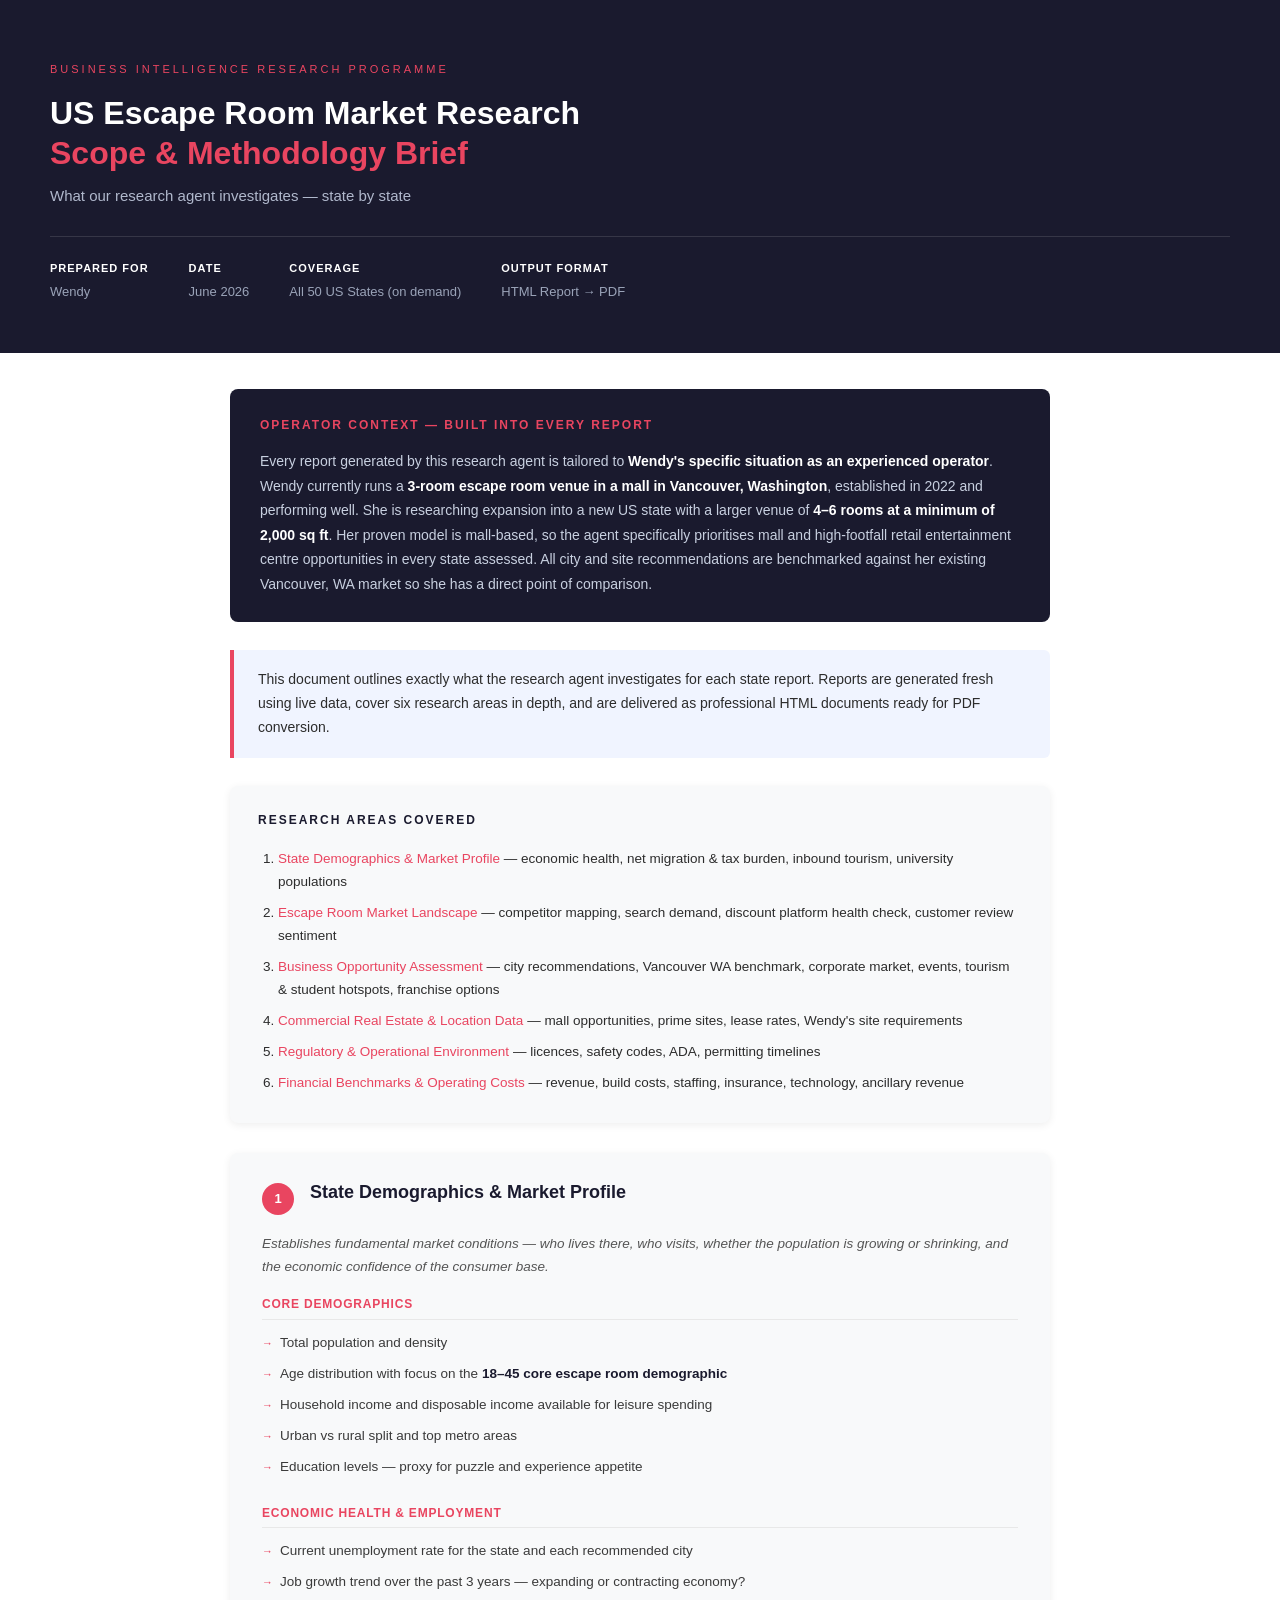
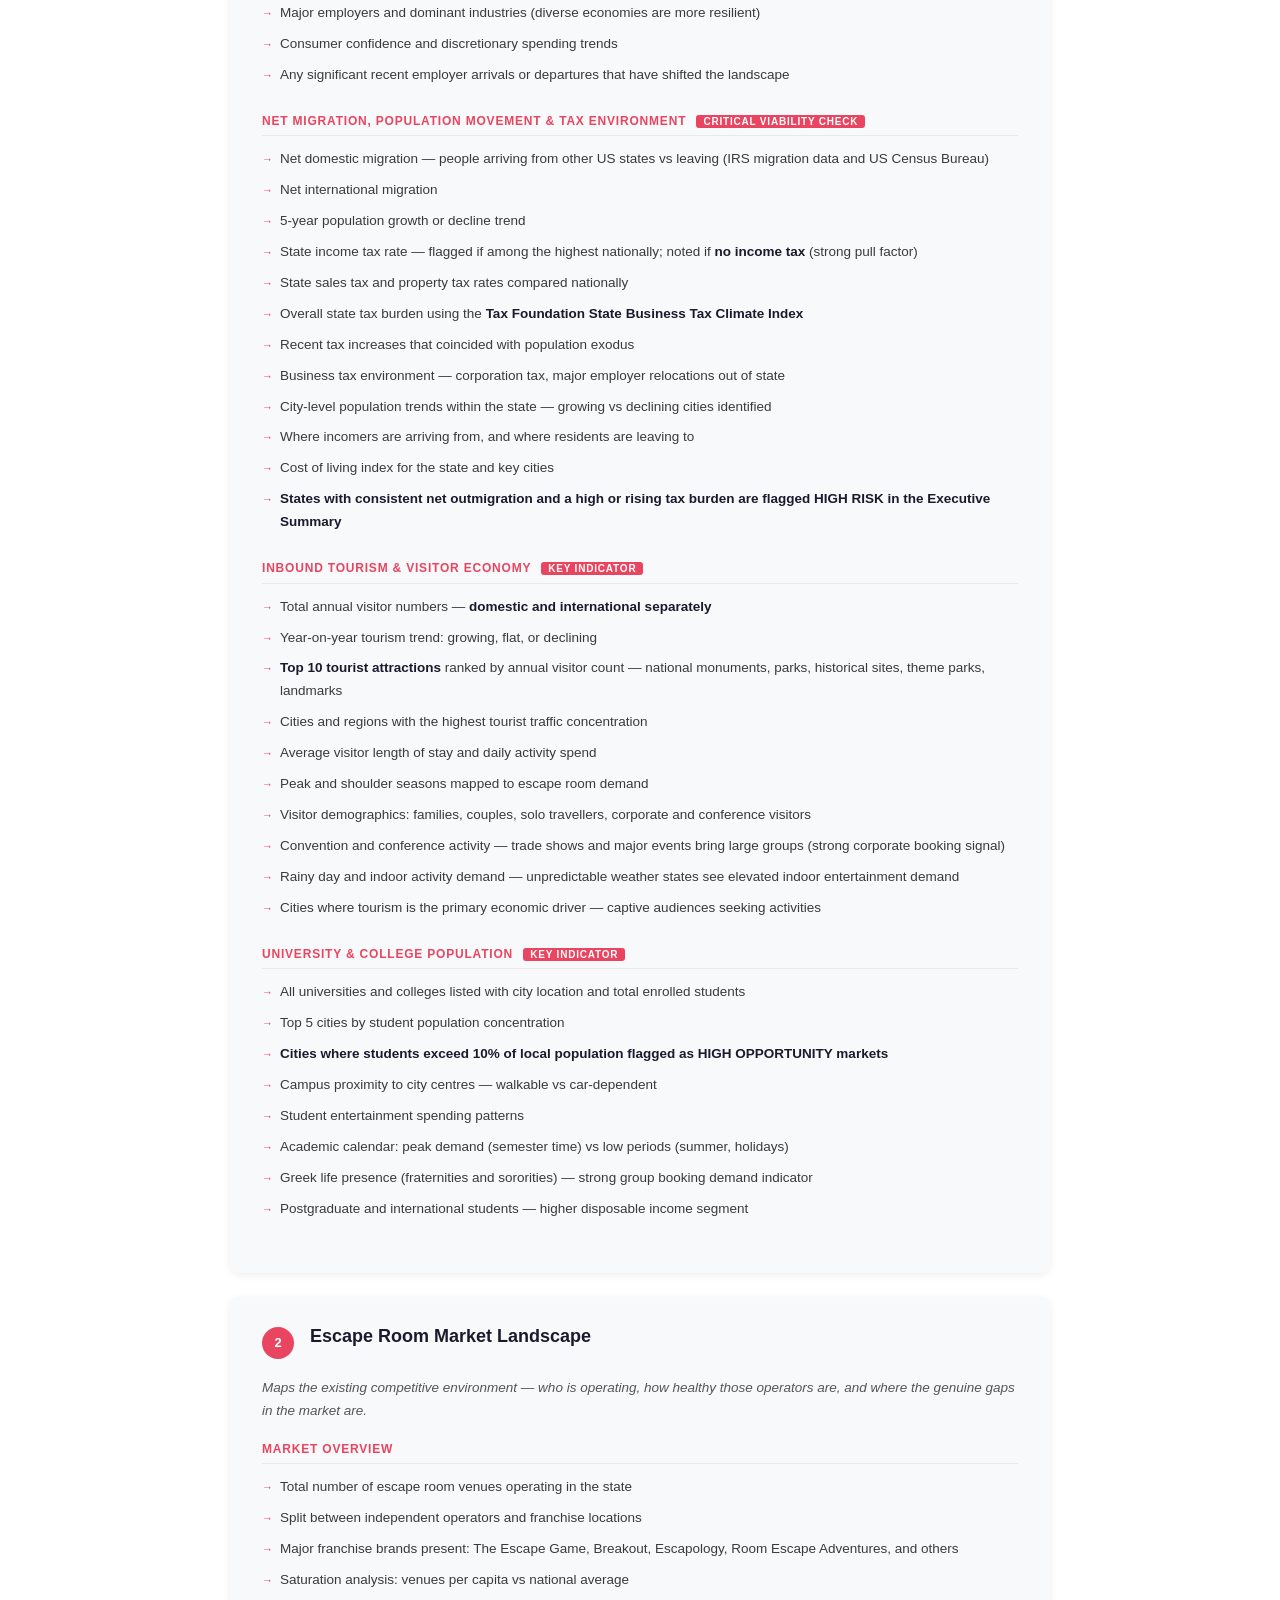
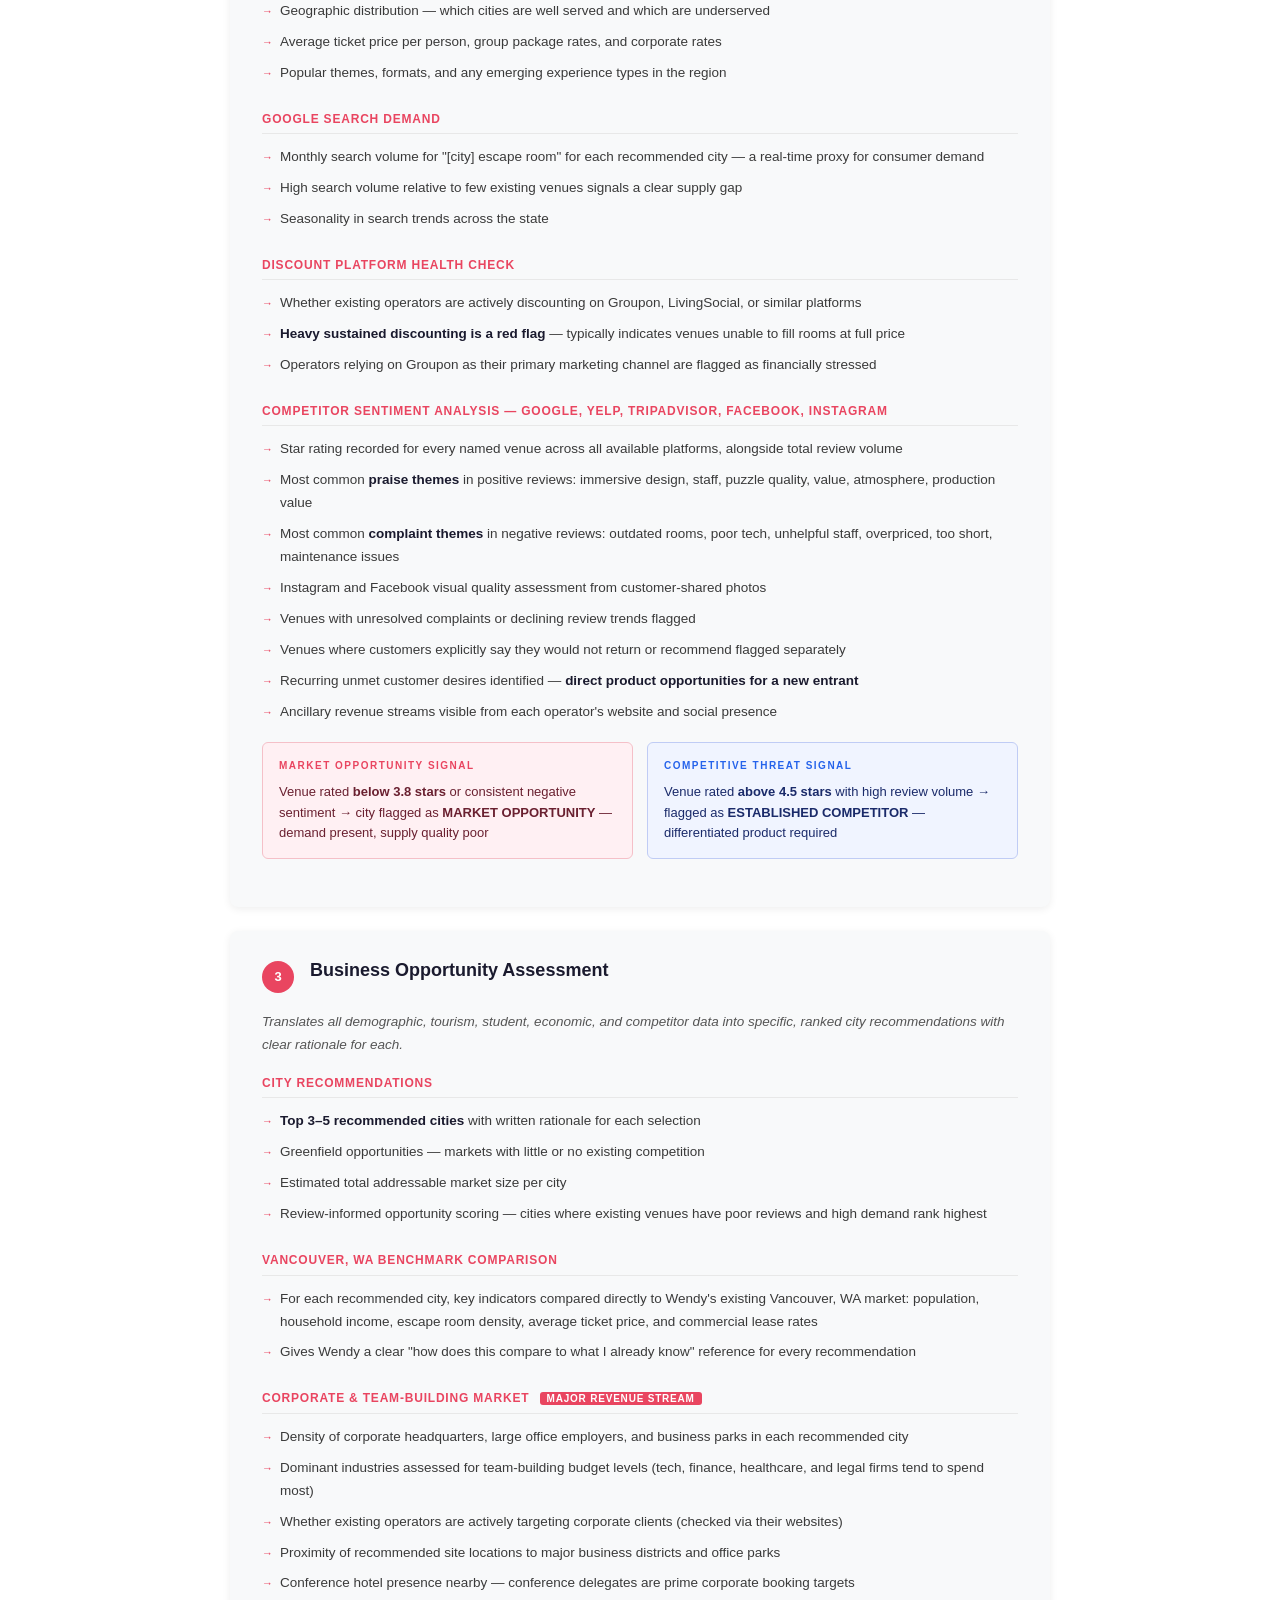
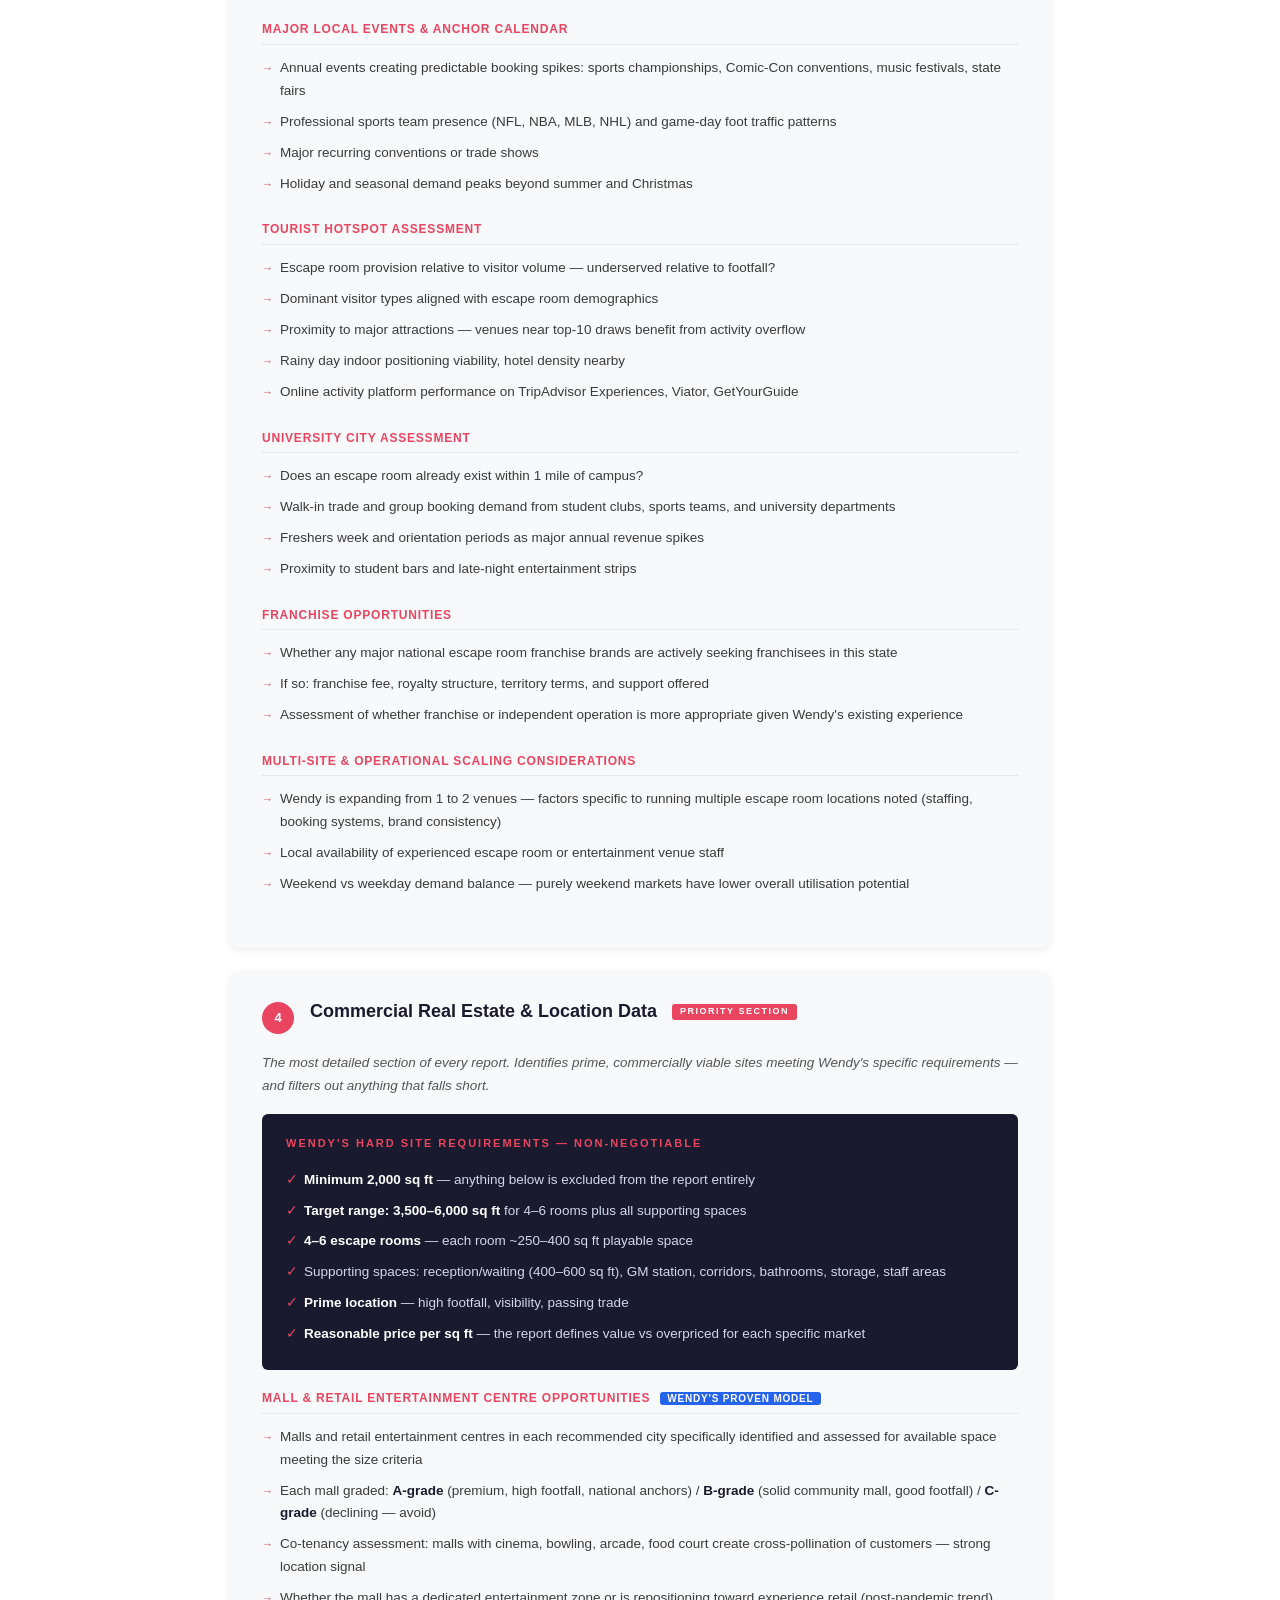
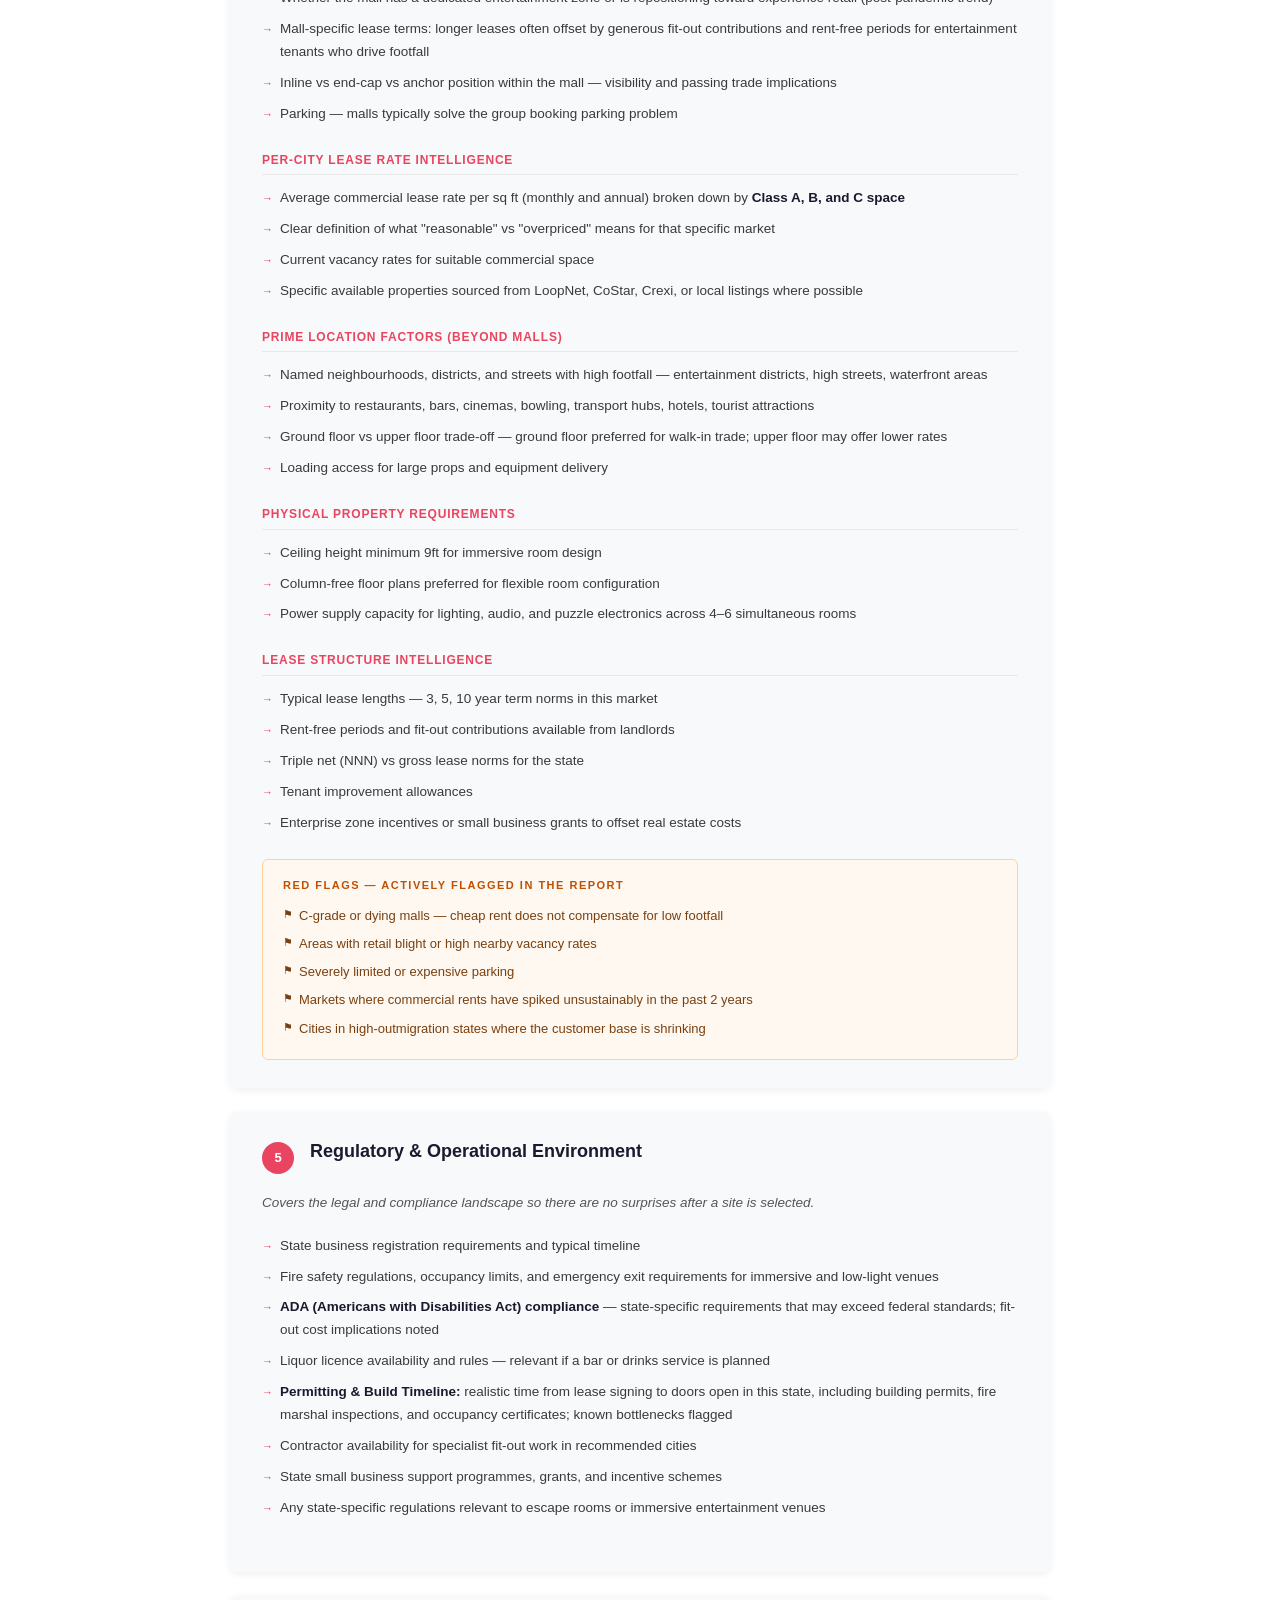
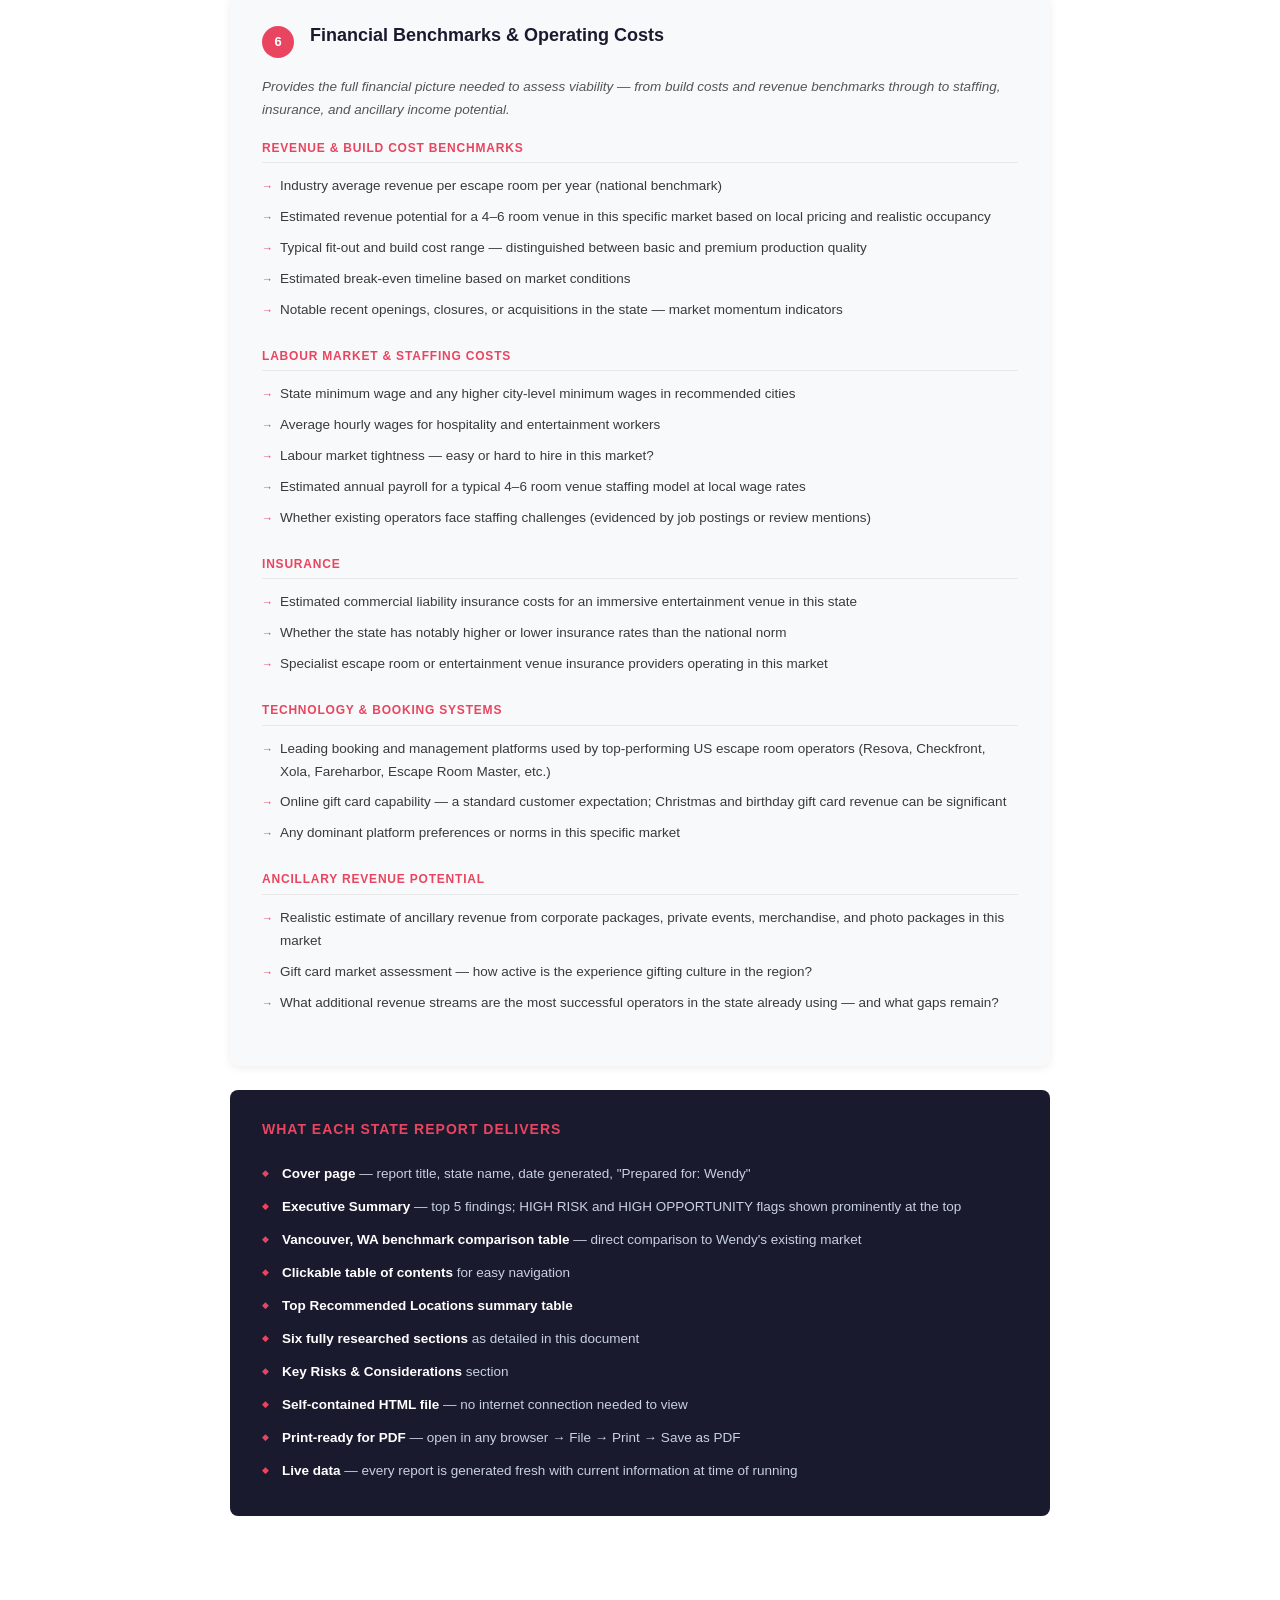
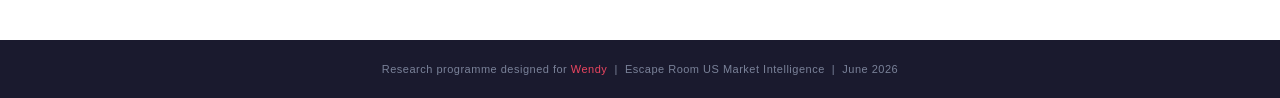
==== commit 0887c93d: "Comprehensive research agent expansion with operator context - Adds Wendy's operator background (3-r" ====
--- a/wendy-research-brief.html
+++ b/wendy-research-brief.html
@@ -3,316 +3,90 @@
 <head>
 <meta charset="UTF-8">
 <meta name="viewport" content="width=device-width, initial-scale=1.0">
-<title>Escape Room Market Research — Scope & Methodology Brief</title>
+<title>Escape Room Market Research — Scope &amp; Methodology Brief</title>
 <style>
   * { margin: 0; padding: 0; box-sizing: border-box; }
-
-  body {
-    font-family: 'Segoe UI', Arial, sans-serif;
-    background: #ffffff;
-    color: #2c2c2c;
-    font-size: 14px;
-    line-height: 1.7;
-  }
-
-  /* Cover */
-  .cover {
-    background: #1a1a2e;
-    color: #ffffff;
-    padding: 60px 50px 50px;
-    min-height: 220px;
-  }
-  .cover .label {
-    font-size: 11px;
-    letter-spacing: 3px;
-    text-transform: uppercase;
-    color: #e94560;
-    margin-bottom: 14px;
-  }
-  .cover h1 {
-    font-size: 32px;
-    font-weight: 700;
-    line-height: 1.25;
-    margin-bottom: 10px;
-  }
+  body { font-family: 'Segoe UI', Arial, sans-serif; background: #ffffff; color: #2c2c2c; font-size: 14px; line-height: 1.7; }
+
+  .cover { background: #1a1a2e; color: #fff; padding: 60px 50px 50px; }
+  .cover .label { font-size: 11px; letter-spacing: 3px; text-transform: uppercase; color: #e94560; margin-bottom: 14px; }
+  .cover h1 { font-size: 32px; font-weight: 700; line-height: 1.25; margin-bottom: 10px; }
   .cover h1 span { color: #e94560; }
-  .cover .sub {
-    font-size: 15px;
-    color: #b0b8cc;
-    margin-bottom: 28px;
-  }
-  .cover .meta {
-    display: flex;
-    gap: 40px;
-    flex-wrap: wrap;
-    border-top: 1px solid rgba(255,255,255,0.12);
-    padding-top: 22px;
-    font-size: 13px;
-    color: #9aa3b8;
-  }
-  .cover .meta strong { color: #ffffff; display: block; font-size: 11px; letter-spacing: 1px; text-transform: uppercase; margin-bottom: 3px; }
-
-  /* Main layout */
+  .cover .sub { font-size: 15px; color: #b0b8cc; margin-bottom: 28px; }
+  .cover .meta { display: flex; gap: 40px; flex-wrap: wrap; border-top: 1px solid rgba(255,255,255,0.12); padding-top: 22px; font-size: 13px; color: #9aa3b8; }
+  .cover .meta strong { color: #fff; display: block; font-size: 11px; letter-spacing: 1px; text-transform: uppercase; margin-bottom: 3px; }
+
   .container { max-width: 900px; margin: 0 auto; padding: 0 40px 60px; }
 
-  /* Intro band */
-  .intro-band {
-    background: #f0f4ff;
-    border-left: 4px solid #e94560;
-    padding: 22px 26px;
-    margin: 36px 0;
-    border-radius: 0 6px 6px 0;
-    font-size: 14.5px;
-    color: #2c2c2c;
-  }
-  .intro-band strong { color: #1a1a2e; }
-
-  /* Section cards */
-  .section-card {
-    background: #f8f9fa;
-    border-radius: 8px;
-    padding: 28px 32px;
-    margin-bottom: 24px;
-    box-shadow: 0 2px 8px rgba(0,0,0,0.07);
-    page-break-inside: avoid;
-  }
-  .section-header {
-    display: flex;
-    align-items: flex-start;
-    gap: 16px;
-    margin-bottom: 18px;
-  }
-  .section-num {
-    background: #e94560;
-    color: #ffffff;
-    font-weight: 700;
-    font-size: 13px;
-    min-width: 32px;
-    height: 32px;
-    border-radius: 50%;
-    display: flex;
-    align-items: center;
-    justify-content: center;
-    flex-shrink: 0;
-    margin-top: 2px;
-  }
-  .section-title {
-    font-size: 18px;
-    font-weight: 700;
-    color: #1a1a2e;
-    line-height: 1.3;
-  }
-  .section-title .badge {
-    display: inline-block;
-    background: #e94560;
-    color: #fff;
-    font-size: 9px;
-    font-weight: 700;
-    letter-spacing: 1.5px;
-    text-transform: uppercase;
-    padding: 2px 8px;
-    border-radius: 3px;
-    margin-left: 10px;
-    vertical-align: middle;
-  }
-  .section-title .badge.blue {
-    background: #2563eb;
-  }
-  .section-intro {
-    font-size: 13.5px;
-    color: #555;
-    margin-bottom: 16px;
-    font-style: italic;
-  }
-
-  /* Subsections */
-  .subsection {
-    margin-bottom: 18px;
-  }
-  .subsection h4 {
-    font-size: 13px;
-    font-weight: 700;
-    color: #e94560;
-    text-transform: uppercase;
-    letter-spacing: 0.8px;
-    margin-bottom: 8px;
-    padding-bottom: 4px;
-    border-bottom: 1px solid #e8e8e8;
-  }
-  .subsection ul {
-    list-style: none;
-    padding: 0;
-  }
-  .subsection ul li {
-    padding: 4px 0 4px 18px;
-    position: relative;
-    color: #3a3a3a;
-    font-size: 13.5px;
-  }
-  .subsection ul li::before {
-    content: "→";
-    position: absolute;
-    left: 0;
-    color: #e94560;
-    font-size: 11px;
-    top: 6px;
-  }
-  .subsection ul li strong {
-    color: #1a1a2e;
-  }
-
-  /* Requirements box */
-  .requirements-box {
-    background: #1a1a2e;
-    color: #ffffff;
-    border-radius: 6px;
-    padding: 20px 24px;
-    margin: 16px 0;
-  }
-  .requirements-box h4 {
-    color: #e94560;
-    font-size: 11px;
-    letter-spacing: 2px;
-    text-transform: uppercase;
-    margin-bottom: 12px;
-  }
-  .requirements-box ul {
-    list-style: none;
-    padding: 0;
-  }
-  .requirements-box ul li {
-    padding: 4px 0 4px 18px;
-    position: relative;
-    font-size: 13.5px;
-    color: #d0d8e8;
-  }
-  .requirements-box ul li::before {
-    content: "✓";
-    position: absolute;
-    left: 0;
-    color: #e94560;
-    font-size: 12px;
-  }
-  .requirements-box ul li strong { color: #ffffff; }
-
-  /* Flag box */
-  .flag-box {
-    background: #fff8f0;
-    border: 1px solid #ffd0a0;
-    border-radius: 6px;
-    padding: 16px 20px;
-    margin-top: 14px;
-  }
-  .flag-box h4 {
-    font-size: 11px;
-    letter-spacing: 1.5px;
-    text-transform: uppercase;
-    color: #c05000;
-    margin-bottom: 8px;
-  }
-  .flag-box ul {
-    list-style: none;
-    padding: 0;
-  }
-  .flag-box ul li {
-    padding: 3px 0 3px 16px;
-    position: relative;
-    font-size: 13px;
-    color: #7a4010;
-  }
-  .flag-box ul li::before {
-    content: "⚑";
-    position: absolute;
-    left: 0;
-    font-size: 11px;
-  }
-
-  /* Output section */
-  .output-section {
-    background: #1a1a2e;
-    color: #ffffff;
-    border-radius: 8px;
-    padding: 28px 32px;
-    margin-bottom: 24px;
-  }
-  .output-section h3 {
-    color: #e94560;
-    font-size: 16px;
-    margin-bottom: 16px;
-    text-transform: uppercase;
-    letter-spacing: 1px;
-  }
-  .output-section ul {
-    list-style: none;
-    padding: 0;
-  }
-  .output-section ul li {
-    padding: 5px 0 5px 20px;
-    position: relative;
-    color: #c8d0e0;
-    font-size: 13.5px;
-  }
-  .output-section ul li::before {
-    content: "◆";
-    position: absolute;
-    left: 0;
-    color: #e94560;
-    font-size: 9px;
-    top: 8px;
-  }
-  .output-section ul li strong { color: #ffffff; }
-
-  /* TOC */
-  .toc {
-    background: #f8f9fa;
-    border-radius: 8px;
-    padding: 24px 28px;
-    margin: 30px 0;
-    box-shadow: 0 2px 8px rgba(0,0,0,0.07);
-  }
-  .toc h3 {
-    font-size: 13px;
-    letter-spacing: 2px;
-    text-transform: uppercase;
-    color: #1a1a2e;
-    margin-bottom: 14px;
-  }
-  .toc ol {
-    padding-left: 20px;
-  }
-  .toc ol li {
-    padding: 4px 0;
-    color: #2c2c2c;
-    font-size: 13.5px;
-  }
-  .toc ol li a {
-    color: #e94560;
-    text-decoration: none;
-  }
-  .toc ol li a:hover { text-decoration: underline; }
-
-  /* Footer */
-  footer {
-    background: #1a1a2e;
-    color: #7a8299;
-    text-align: center;
-    padding: 20px;
-    font-size: 11px;
-    letter-spacing: 0.5px;
-    margin-top: 40px;
-  }
+  .operator-box { background: #1a1a2e; color: #fff; border-radius: 8px; padding: 26px 30px; margin: 36px 0 28px; }
+  .operator-box h3 { color: #e94560; font-size: 12px; letter-spacing: 2px; text-transform: uppercase; margin-bottom: 14px; }
+  .operator-box p { color: #c8d0e0; font-size: 14px; line-height: 1.75; }
+  .operator-box p strong { color: #fff; }
+
+  .intro-band { background: #f0f4ff; border-left: 4px solid #e94560; padding: 18px 24px; margin-bottom: 28px; border-radius: 0 6px 6px 0; font-size: 14px; color: #2c2c2c; }
+
+  .toc { background: #f8f9fa; border-radius: 8px; padding: 24px 28px; margin-bottom: 30px; box-shadow: 0 2px 8px rgba(0,0,0,0.07); }
+  .toc h3 { font-size: 12px; letter-spacing: 2px; text-transform: uppercase; color: #1a1a2e; margin-bottom: 14px; }
+  .toc ol { padding-left: 20px; }
+  .toc ol li { padding: 4px 0; font-size: 13.5px; }
+  .toc ol li a { color: #e94560; text-decoration: none; }
+
+  .section-card { background: #f8f9fa; border-radius: 8px; padding: 28px 32px; margin-bottom: 24px; box-shadow: 0 2px 8px rgba(0,0,0,0.07); page-break-inside: avoid; }
+  .section-header { display: flex; align-items: flex-start; gap: 16px; margin-bottom: 18px; }
+  .section-num { background: #e94560; color: #fff; font-weight: 700; font-size: 13px; min-width: 32px; height: 32px; border-radius: 50%; display: flex; align-items: center; justify-content: center; flex-shrink: 0; margin-top: 2px; }
+  .section-title { font-size: 18px; font-weight: 700; color: #1a1a2e; line-height: 1.3; }
+  .badge { display: inline-block; background: #e94560; color: #fff; font-size: 9px; font-weight: 700; letter-spacing: 1.5px; text-transform: uppercase; padding: 2px 8px; border-radius: 3px; margin-left: 10px; vertical-align: middle; }
+  .section-intro { font-size: 13.5px; color: #555; margin-bottom: 16px; font-style: italic; }
+
+  .subsection { margin-bottom: 20px; }
+  .subsection h4 { font-size: 12px; font-weight: 700; color: #e94560; text-transform: uppercase; letter-spacing: 0.8px; margin-bottom: 8px; padding-bottom: 4px; border-bottom: 1px solid #e8e8e8; }
+  .subsection ul { list-style: none; padding: 0; }
+  .subsection ul li { padding: 4px 0 4px 18px; position: relative; color: #3a3a3a; font-size: 13.5px; }
+  .subsection ul li::before { content: "→"; position: absolute; left: 0; color: #e94560; font-size: 11px; top: 6px; }
+  .subsection ul li strong { color: #1a1a2e; }
+
+  .requirements-box { background: #1a1a2e; color: #fff; border-radius: 6px; padding: 20px 24px; margin: 16px 0; }
+  .requirements-box h4 { color: #e94560; font-size: 11px; letter-spacing: 2px; text-transform: uppercase; margin-bottom: 12px; }
+  .requirements-box ul { list-style: none; padding: 0; }
+  .requirements-box ul li { padding: 4px 0 4px 18px; position: relative; font-size: 13.5px; color: #d0d8e8; }
+  .requirements-box ul li::before { content: "✓"; position: absolute; left: 0; color: #e94560; }
+  .requirements-box ul li strong { color: #fff; }
+
+  .flag-box { background: #fff8f0; border: 1px solid #ffd0a0; border-radius: 6px; padding: 16px 20px; margin-top: 14px; }
+  .flag-box h4 { font-size: 11px; letter-spacing: 1.5px; text-transform: uppercase; color: #c05000; margin-bottom: 8px; }
+  .flag-box ul { list-style: none; padding: 0; }
+  .flag-box ul li { padding: 3px 0 3px 16px; position: relative; font-size: 13px; color: #7a4010; }
+  .flag-box ul li::before { content: "⚑"; position: absolute; left: 0; font-size: 11px; }
+
+  .signal-row { display: flex; gap: 14px; margin-top: 14px; flex-wrap: wrap; }
+  .signal-box { flex: 1; min-width: 220px; border-radius: 6px; padding: 14px 16px; }
+  .signal-box .signal-label { font-size: 10px; font-weight: 700; letter-spacing: 1.5px; text-transform: uppercase; margin-bottom: 8px; }
+  .signal-box p { font-size: 13px; line-height: 1.6; }
+  .signal-opp { background: #fff0f3; border: 1px solid #f5c0c8; }
+  .signal-opp .signal-label { color: #e94560; }
+  .signal-opp p { color: #6a2030; }
+  .signal-comp { background: #f0f4ff; border: 1px solid #c0ccf5; }
+  .signal-comp .signal-label { color: #2563eb; }
+  .signal-comp p { color: #1a2a6a; }
+
+  .output-section { background: #1a1a2e; color: #fff; border-radius: 8px; padding: 28px 32px; margin-bottom: 24px; }
+  .output-section h3 { color: #e94560; font-size: 14px; margin-bottom: 16px; text-transform: uppercase; letter-spacing: 1px; }
+  .output-section ul { list-style: none; padding: 0; }
+  .output-section ul li { padding: 5px 0 5px 20px; position: relative; color: #c8d0e0; font-size: 13.5px; }
+  .output-section ul li::before { content: "◆"; position: absolute; left: 0; color: #e94560; font-size: 9px; top: 8px; }
+  .output-section ul li strong { color: #fff; }
+
+  footer { background: #1a1a2e; color: #7a8299; text-align: center; padding: 20px; font-size: 11px; letter-spacing: 0.5px; margin-top: 40px; }
   footer span { color: #e94560; }
 
   @media print {
-    .cover { -webkit-print-color-adjust: exact; print-color-adjust: exact; }
-    .section-num, .requirements-box, .output-section { -webkit-print-color-adjust: exact; print-color-adjust: exact; }
+    .cover, .operator-box, .requirements-box, .output-section, .section-num { -webkit-print-color-adjust: exact; print-color-adjust: exact; }
     .section-card { box-shadow: none; border: 1px solid #e0e0e0; }
   }
 </style>
 </head>
 <body>
 
-<!-- Cover -->
 <div class="cover">
   <div class="label">Business Intelligence Research Programme</div>
   <h1>US Escape Room Market Research<br><span>Scope &amp; Methodology Brief</span></h1>
@@ -327,21 +101,24 @@
 
 <div class="container">
 
-  <!-- Intro -->
+  <div class="operator-box">
+    <h3>Operator Context — Built Into Every Report</h3>
+    <p>Every report generated by this research agent is tailored to <strong>Wendy's specific situation as an experienced operator</strong>. Wendy currently runs a <strong>3-room escape room venue in a mall in Vancouver, Washington</strong>, established in 2022 and performing well. She is researching expansion into a new US state with a larger venue of <strong>4–6 rooms at a minimum of 2,000 sq ft</strong>. Her proven model is mall-based, so the agent specifically prioritises mall and high-footfall retail entertainment centre opportunities in every state assessed. All city and site recommendations are benchmarked against her existing Vancouver, WA market so she has a direct point of comparison.</p>
+  </div>
+
   <div class="intro-band">
-    This document outlines exactly what our AI research agent investigates when commissioned to assess escape room business opportunities in any given US state. Each report is generated fresh using live data, covers six core research areas, and is delivered as a professional HTML document ready for PDF conversion. Reports are addressed to Wendy and include an executive summary, a recommended locations table, and a risks section.
-  </div>
-
-  <!-- TOC -->
+    This document outlines exactly what the research agent investigates for each state report. Reports are generated fresh using live data, cover six research areas in depth, and are delivered as professional HTML documents ready for PDF conversion.
+  </div>
+
   <div class="toc">
     <h3>Research Areas Covered</h3>
     <ol>
-      <li><a href="#s1">State Demographics &amp; Market Profile</a> — including net migration &amp; tax burden, inbound tourism, and university populations</li>
-      <li><a href="#s2">Escape Room Market Landscape</a> — competitor mapping, saturation, pricing, customer review sentiment (Google, Yelp, TripAdvisor, Facebook, Instagram)</li>
-      <li><a href="#s3">Business Opportunity Assessment</a> — recommended cities, greenfield markets, tourism &amp; student hotspots</li>
-      <li><a href="#s4">Commercial Real Estate &amp; Location Data</a> — prime sites, lease rates, Wendy's site requirements</li>
-      <li><a href="#s5">Regulatory &amp; Operational Environment</a> — licences, safety codes, grants</li>
-      <li><a href="#s6">Financial Benchmarks</a> — revenue, build costs, break-even</li>
+      <li><a href="#s1">State Demographics &amp; Market Profile</a> — economic health, net migration &amp; tax burden, inbound tourism, university populations</li>
+      <li><a href="#s2">Escape Room Market Landscape</a> — competitor mapping, search demand, discount platform health check, customer review sentiment</li>
+      <li><a href="#s3">Business Opportunity Assessment</a> — city recommendations, Vancouver WA benchmark, corporate market, events, tourism &amp; student hotspots, franchise options</li>
+      <li><a href="#s4">Commercial Real Estate &amp; Location Data</a> — mall opportunities, prime sites, lease rates, Wendy's site requirements</li>
+      <li><a href="#s5">Regulatory &amp; Operational Environment</a> — licences, safety codes, ADA, permitting timelines</li>
+      <li><a href="#s6">Financial Benchmarks &amp; Operating Costs</a> — revenue, build costs, staffing, insurance, technology, ancillary revenue</li>
     </ol>
   </div>
 
@@ -351,67 +128,75 @@
       <div class="section-num">1</div>
       <div class="section-title">State Demographics &amp; Market Profile</div>
     </div>
-    <div class="section-intro">Establishes the fundamental market conditions — who lives there, who visits, and how strong the core escape room audience is before a single venue is assessed.</div>
+    <div class="section-intro">Establishes fundamental market conditions — who lives there, who visits, whether the population is growing or shrinking, and the economic confidence of the consumer base.</div>
 
     <div class="subsection">
       <h4>Core Demographics</h4>
       <ul>
-        <li>Total state population and population density</li>
-        <li>Age distribution with specific focus on the <strong>18–45 core escape room demographic</strong></li>
-        <li>Household income levels and disposable income available for leisure spending</li>
-        <li>Urban vs rural split and the top metro areas by population</li>
-        <li>Education levels — used as a proxy for puzzle and experience appetite</li>
+        <li>Total population and density</li>
+        <li>Age distribution with focus on the <strong>18–45 core escape room demographic</strong></li>
+        <li>Household income and disposable income available for leisure spending</li>
+        <li>Urban vs rural split and top metro areas</li>
+        <li>Education levels — proxy for puzzle and experience appetite</li>
+      </ul>
+    </div>
+
+    <div class="subsection">
+      <h4>Economic Health &amp; Employment</h4>
+      <ul>
+        <li>Current unemployment rate for the state and each recommended city</li>
+        <li>Job growth trend over the past 3 years — expanding or contracting economy?</li>
+        <li>Major employers and dominant industries (diverse economies are more resilient)</li>
+        <li>Consumer confidence and discretionary spending trends</li>
+        <li>Any significant recent employer arrivals or departures that have shifted the landscape</li>
+      </ul>
+    </div>
+
+    <div class="subsection">
+      <h4>Net Migration, Population Movement &amp; Tax Environment <span style="background:#e94560;color:#fff;font-size:10px;padding:1px 7px;border-radius:3px;margin-left:6px;font-weight:700;">CRITICAL VIABILITY CHECK</span></h4>
+      <ul>
+        <li>Net domestic migration — people arriving from other US states vs leaving (IRS migration data and US Census Bureau)</li>
+        <li>Net international migration</li>
+        <li>5-year population growth or decline trend</li>
+        <li>State income tax rate — flagged if among the highest nationally; noted if <strong>no income tax</strong> (strong pull factor)</li>
+        <li>State sales tax and property tax rates compared nationally</li>
+        <li>Overall state tax burden using the <strong>Tax Foundation State Business Tax Climate Index</strong></li>
+        <li>Recent tax increases that coincided with population exodus</li>
+        <li>Business tax environment — corporation tax, major employer relocations out of state</li>
+        <li>City-level population trends within the state — growing vs declining cities identified</li>
+        <li>Where incomers are arriving from, and where residents are leaving to</li>
+        <li>Cost of living index for the state and key cities</li>
+        <li><strong>States with consistent net outmigration and a high or rising tax burden are flagged HIGH RISK in the Executive Summary</strong></li>
       </ul>
     </div>
 
     <div class="subsection">
       <h4>Inbound Tourism &amp; Visitor Economy <span style="background:#e94560;color:#fff;font-size:10px;padding:1px 7px;border-radius:3px;margin-left:6px;font-weight:700;">KEY INDICATOR</span></h4>
       <ul>
-        <li>Total annual visitor numbers to the state — <strong>domestic and international figures reported separately</strong></li>
+        <li>Total annual visitor numbers — <strong>domestic and international separately</strong></li>
         <li>Year-on-year tourism trend: growing, flat, or declining</li>
-        <li><strong>Top 10 tourist attractions</strong> in the state ranked by annual visitor numbers — national monuments, parks, historical sites, theme parks, scenic landmarks</li>
-        <li>Which cities and regions capture the highest concentration of tourist traffic</li>
-        <li>Average visitor length of stay and daily spend on activities and entertainment</li>
-        <li>Peak tourist seasons and shoulder seasons mapped against escape room demand potential</li>
-        <li>Visitor demographic breakdown: family groups, couples, solo travellers, corporate and conference visitors</li>
-        <li>Convention and conference activity — major venues, annual events, trade shows (strong corporate group booking indicator)</li>
-        <li>State tourism board positioning data — where escape rooms could feature as a recommended activity</li>
-        <li>Rainy day and indoor activity demand — states with unpredictable weather see elevated demand for indoor entertainment from tourists</li>
-        <li>Cities identified where tourism is the <strong>primary economic driver</strong> — these represent captive audiences actively seeking activities</li>
-      </ul>
-    </div>
-
-    <div class="subsection">
-      <h4>Net Migration, Population Movement &amp; Tax Environment <span style="background:#e94560;color:#fff;font-size:10px;padding:1px 7px;border-radius:3px;margin-left:6px;font-weight:700;">CRITICAL VIABILITY INDICATOR</span></h4>
-      <ul>
-        <li>Net domestic migration — how many people are <strong>arriving from other US states vs leaving</strong>, sourced from IRS migration data and US Census Bureau</li>
-        <li>Net international migration figure</li>
-        <li>Overall population growth or decline trend across the past 5 years — is the state expanding or contracting?</li>
-        <li>State income tax rate — flagged if among the highest in the nation; noted if the state has <strong>no income tax</strong> (a strong attractor for incomers)</li>
-        <li>State sales tax rate compared nationally</li>
-        <li>Property tax rates and the direction they are trending</li>
-        <li>Overall state tax burden ranking using the <strong>Tax Foundation State Business Tax Climate Index</strong> or equivalent authoritative source</li>
-        <li>Any recent tax increases that have coincided with or triggered notable population exodus</li>
-        <li>Business tax environment — corporation tax rate, recent changes, whether major employers have relocated out of state as a result</li>
-        <li>Population trends at city level — which cities within the state are growing vs declining</li>
-        <li>Where incomers are arriving from, and where residents are leaving to — a strong indicator of economic confidence and sentiment</li>
-        <li>Cost of living index for the state and key cities</li>
-        <li><strong>Where the state shows consistent net outmigration and a high or rising tax burden, the entire state is flagged as HIGH RISK with a caution notice in the Executive Summary</strong></li>
-        <li>Where migration data is unavailable or inconclusive, this is stated clearly rather than omitted</li>
+        <li><strong>Top 10 tourist attractions</strong> ranked by annual visitor count — national monuments, parks, historical sites, theme parks, landmarks</li>
+        <li>Cities and regions with the highest tourist traffic concentration</li>
+        <li>Average visitor length of stay and daily activity spend</li>
+        <li>Peak and shoulder seasons mapped to escape room demand</li>
+        <li>Visitor demographics: families, couples, solo travellers, corporate and conference visitors</li>
+        <li>Convention and conference activity — trade shows and major events bring large groups (strong corporate booking signal)</li>
+        <li>Rainy day and indoor activity demand — unpredictable weather states see elevated indoor entertainment demand</li>
+        <li>Cities where tourism is the primary economic driver — captive audiences seeking activities</li>
       </ul>
     </div>
 
     <div class="subsection">
       <h4>University &amp; College Population <span style="background:#e94560;color:#fff;font-size:10px;padding:1px 7px;border-radius:3px;margin-left:6px;font-weight:700;">KEY INDICATOR</span></h4>
       <ul>
-        <li>Full list of all universities and colleges in the state with city location and total enrolled student population</li>
-        <li>Top 5 cities ranked by student population concentration</li>
-        <li><strong>Cities where students exceed 10% of the local population are flagged as HIGH OPPORTUNITY markets</strong></li>
+        <li>All universities and colleges listed with city location and total enrolled students</li>
+        <li>Top 5 cities by student population concentration</li>
+        <li><strong>Cities where students exceed 10% of local population flagged as HIGH OPPORTUNITY markets</strong></li>
         <li>Campus proximity to city centres — walkable vs car-dependent</li>
         <li>Student entertainment spending patterns</li>
-        <li>Academic calendar: peak demand periods (semester time) vs low periods (summer, holidays) — revenue planning implications</li>
-        <li>Presence of Greek life (fraternities and sororities) — strong group booking demand indicator</li>
-        <li>Postgraduate and international student population — higher disposable income segment</li>
+        <li>Academic calendar: peak demand (semester time) vs low periods (summer, holidays)</li>
+        <li>Greek life presence (fraternities and sororities) — strong group booking demand indicator</li>
+        <li>Postgraduate and international students — higher disposable income segment</li>
       </ul>
     </div>
   </div>
@@ -422,59 +207,59 @@
       <div class="section-num">2</div>
       <div class="section-title">Escape Room Market Landscape</div>
     </div>
-    <div class="section-intro">Maps the existing competitive environment across the state — who is already operating, how saturated the market is, and where the gaps are.</div>
-
-    <div class="subsection">
-      <h4>Operator Mapping</h4>
-      <ul>
-        <li>Estimated total number of escape room venues currently operating in the state</li>
+    <div class="section-intro">Maps the existing competitive environment — who is operating, how healthy those operators are, and where the genuine gaps in the market are.</div>
+
+    <div class="subsection">
+      <h4>Market Overview</h4>
+      <ul>
+        <li>Total number of escape room venues operating in the state</li>
         <li>Split between independent operators and franchise locations</li>
-        <li>Major franchise brands already present: The Escape Game, Breakout, Escapology, Room Escape Adventures, and others</li>
-        <li>Geographic distribution of venues — which cities are well served and which are underserved</li>
-      </ul>
-    </div>
-
-    <div class="subsection">
-      <h4>Market Saturation Analysis</h4>
-      <ul>
-        <li>Venues per capita compared to the national average</li>
-        <li>Identification of cities with clear supply gaps relative to population</li>
-        <li>Assessment of whether the state overall is under-, over-, or optimally served</li>
-      </ul>
-    </div>
-
-    <div class="subsection">
-      <h4>Pricing &amp; Product Intelligence</h4>
-      <ul>
-        <li>Average ticket price per person across the state</li>
-        <li>Price range from budget to premium operators</li>
-        <li>Popular room themes and formats performing well in the region</li>
-        <li>Any emerging experience formats (horror, VR-hybrid, competitive, immersive theatre crossover)</li>
-      </ul>
-    </div>
-
-    <div class="subsection">
-      <h4>Competitor Sentiment Analysis — Customer Review Intelligence <span style="background:#e94560;color:#fff;font-size:10px;padding:1px 7px;border-radius:3px;margin-left:6px;font-weight:700;">NEW</span></h4>
-      <p style="font-size:13px;color:#555;margin-bottom:10px;font-style:italic;">The agent searches Google Reviews, Yelp, TripAdvisor, Facebook Reviews, and Instagram for every identified venue in the state.</p>
-      <ul>
-        <li>Overall star rating recorded for each venue across all available platforms</li>
-        <li>Most commonly recurring <strong>praise themes</strong> in positive reviews — what customers consistently love (room design, staff, puzzle quality, value, atmosphere)</li>
-        <li>Most commonly recurring <strong>complaint themes</strong> in negative reviews — what customers consistently dislike (outdated rooms, poor technology, unhelpful staff, overpriced, too short, maintenance issues)</li>
-        <li>Instagram and Facebook post analysis — assesses visual quality of rooms from customer-shared photos and overall social sentiment</li>
-        <li>Venues with a pattern of unresolved complaints or a declining review trend over time are flagged</li>
-        <li>Venues where customers explicitly say they would not return or recommend are flagged separately</li>
-        <li>Recurring unmet customer desires identified across all competitor reviews — these are <strong>direct product opportunities</strong> for a new entrant</li>
-        <li>Review volume noted alongside score — a high-volume rating reflects an active, proven market</li>
-      </ul>
-
-      <div style="display:flex;gap:14px;margin-top:14px;flex-wrap:wrap;">
-        <div style="flex:1;min-width:220px;background:#fff0f3;border:1px solid #f5c0c8;border-radius:6px;padding:14px 16px;">
-          <div style="font-size:10px;font-weight:700;letter-spacing:1.5px;text-transform:uppercase;color:#e94560;margin-bottom:8px;">Market Opportunity Signal</div>
-          <div style="font-size:13px;color:#6a2030;">Existing venue rated <strong>below 3.8 stars</strong> or consistent negative sentiment → city flagged as <strong>MARKET OPPORTUNITY</strong> — customers present but underserved</div>
+        <li>Major franchise brands present: The Escape Game, Breakout, Escapology, Room Escape Adventures, and others</li>
+        <li>Saturation analysis: venues per capita vs national average</li>
+        <li>Geographic distribution — which cities are well served and which are underserved</li>
+        <li>Average ticket price per person, group package rates, and corporate rates</li>
+        <li>Popular themes, formats, and any emerging experience types in the region</li>
+      </ul>
+    </div>
+
+    <div class="subsection">
+      <h4>Google Search Demand</h4>
+      <ul>
+        <li>Monthly search volume for "[city] escape room" for each recommended city — a real-time proxy for consumer demand</li>
+        <li>High search volume relative to few existing venues signals a clear supply gap</li>
+        <li>Seasonality in search trends across the state</li>
+      </ul>
+    </div>
+
+    <div class="subsection">
+      <h4>Discount Platform Health Check</h4>
+      <ul>
+        <li>Whether existing operators are actively discounting on Groupon, LivingSocial, or similar platforms</li>
+        <li><strong>Heavy sustained discounting is a red flag</strong> — typically indicates venues unable to fill rooms at full price</li>
+        <li>Operators relying on Groupon as their primary marketing channel are flagged as financially stressed</li>
+      </ul>
+    </div>
+
+    <div class="subsection">
+      <h4>Competitor Sentiment Analysis — Google, Yelp, TripAdvisor, Facebook, Instagram</h4>
+      <ul>
+        <li>Star rating recorded for every named venue across all available platforms, alongside total review volume</li>
+        <li>Most common <strong>praise themes</strong> in positive reviews: immersive design, staff, puzzle quality, value, atmosphere, production value</li>
+        <li>Most common <strong>complaint themes</strong> in negative reviews: outdated rooms, poor tech, unhelpful staff, overpriced, too short, maintenance issues</li>
+        <li>Instagram and Facebook visual quality assessment from customer-shared photos</li>
+        <li>Venues with unresolved complaints or declining review trends flagged</li>
+        <li>Venues where customers explicitly say they would not return or recommend flagged separately</li>
+        <li>Recurring unmet customer desires identified — <strong>direct product opportunities for a new entrant</strong></li>
+        <li>Ancillary revenue streams visible from each operator's website and social presence</li>
+      </ul>
+      <div class="signal-row">
+        <div class="signal-box signal-opp">
+          <div class="signal-label">Market Opportunity Signal</div>
+          <p>Venue rated <strong>below 3.8 stars</strong> or consistent negative sentiment → city flagged as <strong>MARKET OPPORTUNITY</strong> — demand present, supply quality poor</p>
         </div>
-        <div style="flex:1;min-width:220px;background:#f0f4ff;border:1px solid #c0ccf5;border-radius:6px;padding:14px 16px;">
-          <div style="font-size:10px;font-weight:700;letter-spacing:1.5px;text-transform:uppercase;color:#2563eb;margin-bottom:8px;">Competitive Threat Signal</div>
-          <div style="font-size:13px;color:#1a2a6a;">Existing venue rated <strong>above 4.5 stars</strong> with high review volume → flagged as <strong>ESTABLISHED COMPETITOR</strong> — differentiated product required to compete</div>
+        <div class="signal-box signal-comp">
+          <div class="signal-label">Competitive Threat Signal</div>
+          <p>Venue rated <strong>above 4.5 stars</strong> with high review volume → flagged as <strong>ESTABLISHED COMPETITOR</strong> — differentiated product required</p>
         </div>
       </div>
     </div>
@@ -486,47 +271,83 @@
       <div class="section-num">3</div>
       <div class="section-title">Business Opportunity Assessment</div>
     </div>
-    <div class="section-intro">Translates the demographic and market data into specific, actionable city-level recommendations — with the rationale for each clearly stated.</div>
+    <div class="section-intro">Translates all demographic, tourism, student, economic, and competitor data into specific, ranked city recommendations with clear rationale for each.</div>
 
     <div class="subsection">
       <h4>City Recommendations</h4>
       <ul>
-        <li><strong>Top 3–5 recommended cities or metro areas</strong> with a specific written rationale for each selection</li>
-        <li>Greenfield opportunities — markets with little or no existing escape room competition</li>
-        <li>Estimated total addressable market size per recommended city</li>
+        <li><strong>Top 3–5 recommended cities</strong> with written rationale for each selection</li>
+        <li>Greenfield opportunities — markets with little or no existing competition</li>
+        <li>Estimated total addressable market size per city</li>
+        <li>Review-informed opportunity scoring — cities where existing venues have poor reviews and high demand rank highest</li>
+      </ul>
+    </div>
+
+    <div class="subsection">
+      <h4>Vancouver, WA Benchmark Comparison</h4>
+      <ul>
+        <li>For each recommended city, key indicators compared directly to Wendy's existing Vancouver, WA market: population, household income, escape room density, average ticket price, and commercial lease rates</li>
+        <li>Gives Wendy a clear "how does this compare to what I already know" reference for every recommendation</li>
+      </ul>
+    </div>
+
+    <div class="subsection">
+      <h4>Corporate &amp; Team-Building Market <span style="background:#e94560;color:#fff;font-size:10px;padding:1px 7px;border-radius:3px;margin-left:6px;font-weight:700;">MAJOR REVENUE STREAM</span></h4>
+      <ul>
+        <li>Density of corporate headquarters, large office employers, and business parks in each recommended city</li>
+        <li>Dominant industries assessed for team-building budget levels (tech, finance, healthcare, and legal firms tend to spend most)</li>
+        <li>Whether existing operators are actively targeting corporate clients (checked via their websites)</li>
+        <li>Proximity of recommended site locations to major business districts and office parks</li>
+        <li>Conference hotel presence nearby — conference delegates are prime corporate booking targets</li>
+      </ul>
+    </div>
+
+    <div class="subsection">
+      <h4>Major Local Events &amp; Anchor Calendar</h4>
+      <ul>
+        <li>Annual events creating predictable booking spikes: sports championships, Comic-Con conventions, music festivals, state fairs</li>
+        <li>Professional sports team presence (NFL, NBA, MLB, NHL) and game-day foot traffic patterns</li>
+        <li>Major recurring conventions or trade shows</li>
+        <li>Holiday and seasonal demand peaks beyond summer and Christmas</li>
       </ul>
     </div>
 
     <div class="subsection">
       <h4>Tourist Hotspot Assessment</h4>
       <ul>
-        <li>For each high-tourism city identified in Section 1 — is existing escape room provision adequate for the visitor volume, or is the market underserved?</li>
-        <li>Whether dominant visitor types (families, couples, groups) match escape room audience profiles</li>
+        <li>Escape room provision relative to visitor volume — underserved relative to footfall?</li>
+        <li>Dominant visitor types aligned with escape room demographics</li>
         <li>Proximity to major attractions — venues near top-10 draws benefit from activity overflow</li>
-        <li>Rainy day positioning viability for tourist-heavy locations</li>
-        <li>Hotel and accommodation density nearby — guests actively seek evening and daytime activities</li>
-        <li>Online activity platform performance: TripAdvisor Experiences, Viator, GetYourGuide — do escape rooms perform strongly in comparable tourist cities?</li>
+        <li>Rainy day indoor positioning viability, hotel density nearby</li>
+        <li>Online activity platform performance on TripAdvisor Experiences, Viator, GetYourGuide</li>
       </ul>
     </div>
 
     <div class="subsection">
       <h4>University City Assessment</h4>
       <ul>
-        <li>For each flagged high-student city — does an escape room already exist within 1 mile of campus?</li>
-        <li>Walk-in trade potential from student foot traffic</li>
-        <li>Group booking demand from sports teams, clubs, societies, and university department events</li>
-        <li>Student discount pricing strategy viability</li>
+        <li>Does an escape room already exist within 1 mile of campus?</li>
+        <li>Walk-in trade and group booking demand from student clubs, sports teams, and university departments</li>
         <li>Freshers week and orientation periods as major annual revenue spikes</li>
-        <li>Venue proximity to student union buildings, bars, and late-night entertainment strips</li>
-      </ul>
-    </div>
-
-    <div class="subsection">
-      <h4>Market Context</h4>
-      <ul>
-        <li>Franchise vs independent operator considerations specific to this state</li>
-        <li>Seasonal demand factors — tourism peaks, university calendar, local events</li>
-        <li>Competition from adjacent entertainment: VR arcades, axe throwing, mini golf, bowling, immersive dining</li>
+        <li>Proximity to student bars and late-night entertainment strips</li>
+      </ul>
+    </div>
+
+    <div class="subsection">
+      <h4>Franchise Opportunities</h4>
+      <ul>
+        <li>Whether any major national escape room franchise brands are actively seeking franchisees in this state</li>
+        <li>If so: franchise fee, royalty structure, territory terms, and support offered</li>
+        <li>Assessment of whether franchise or independent operation is more appropriate given Wendy's existing experience</li>
+      </ul>
+    </div>
+
+    <div class="subsection">
+      <h4>Multi-Site &amp; Operational Scaling Considerations</h4>
+      <ul>
+        <li>Wendy is expanding from 1 to 2 venues — factors specific to running multiple escape room locations noted (staffing, booking systems, brand consistency)</li>
+        <li>Local availability of experienced escape room or entertainment venue staff</li>
+        <li>Weekend vs weekday demand balance — purely weekend markets have lower overall utilisation potential</li>
       </ul>
     </div>
   </div>
@@ -537,46 +358,58 @@
       <div class="section-num">4</div>
       <div class="section-title">Commercial Real Estate &amp; Location Data <span class="badge">Priority Section</span></div>
     </div>
-    <div class="section-intro">The most detailed section of every report. Identifies prime, commercially viable sites that meet Wendy's specific operational requirements — and filters out anything that does not.</div>
+    <div class="section-intro">The most detailed section of every report. Identifies prime, commercially viable sites meeting Wendy's specific requirements — and filters out anything that falls short.</div>
 
     <div class="requirements-box">
       <h4>Wendy's Hard Site Requirements — Non-Negotiable</h4>
       <ul>
-        <li><strong>Minimum 2,000 sq ft</strong> — anything below this threshold is excluded from the report entirely</li>
-        <li><strong>Target range: 3,500–6,000 sq ft</strong> to comfortably accommodate 4–6 escape rooms plus all supporting spaces</li>
-        <li><strong>4–6 escape rooms</strong> — each room requires approximately 250–400 sq ft of dedicated play space</li>
-        <li>Supporting spaces required: reception and waiting area (400–600 sq ft), GM monitoring station, corridors, bathrooms, storage, staff areas</li>
-        <li><strong>Prime location</strong> — high footfall, strong visibility, passing trade potential</li>
-        <li><strong>Reasonable price per sq ft</strong> — the report will flag what constitutes value vs overpriced for each specific market</li>
+        <li><strong>Minimum 2,000 sq ft</strong> — anything below is excluded from the report entirely</li>
+        <li><strong>Target range: 3,500–6,000 sq ft</strong> for 4–6 rooms plus all supporting spaces</li>
+        <li><strong>4–6 escape rooms</strong> — each room ~250–400 sq ft playable space</li>
+        <li>Supporting spaces: reception/waiting (400–600 sq ft), GM station, corridors, bathrooms, storage, staff areas</li>
+        <li><strong>Prime location</strong> — high footfall, visibility, passing trade</li>
+        <li><strong>Reasonable price per sq ft</strong> — the report defines value vs overpriced for each specific market</li>
       </ul>
     </div>
 
     <div class="subsection" style="margin-top:18px;">
+      <h4>Mall &amp; Retail Entertainment Centre Opportunities <span style="background:#2563eb;color:#fff;font-size:10px;padding:1px 7px;border-radius:3px;margin-left:6px;font-weight:700;">WENDY'S PROVEN MODEL</span></h4>
+      <ul>
+        <li>Malls and retail entertainment centres in each recommended city specifically identified and assessed for available space meeting the size criteria</li>
+        <li>Each mall graded: <strong>A-grade</strong> (premium, high footfall, national anchors) / <strong>B-grade</strong> (solid community mall, good footfall) / <strong>C-grade</strong> (declining — avoid)</li>
+        <li>Co-tenancy assessment: malls with cinema, bowling, arcade, food court create cross-pollination of customers — strong location signal</li>
+        <li>Whether the mall has a dedicated entertainment zone or is repositioning toward experience retail (post-pandemic trend)</li>
+        <li>Mall-specific lease terms: longer leases often offset by generous fit-out contributions and rent-free periods for entertainment tenants who drive footfall</li>
+        <li>Inline vs end-cap vs anchor position within the mall — visibility and passing trade implications</li>
+        <li>Parking — malls typically solve the group booking parking problem</li>
+      </ul>
+    </div>
+
+    <div class="subsection">
       <h4>Per-City Lease Rate Intelligence</h4>
       <ul>
-        <li>Current average commercial lease rate per sq ft — monthly and annual — broken down by <strong>Class A, B, and C space</strong></li>
-        <li>Clear definition of what "reasonable" vs "premium/overpriced" means in that specific market</li>
-        <li>Current vacancy rates for suitable commercial space in target areas</li>
-        <li>Any specific available properties matching the size criteria sourced from LoopNet, CoStar, Crexi, or local commercial listings</li>
-      </ul>
-    </div>
-
-    <div class="subsection">
-      <h4>Prime Location Factors</h4>
-      <ul>
-        <li>Specific named neighbourhoods, districts, and streets with high footfall and visibility</li>
-        <li>Proximity priorities: entertainment districts, restaurants and bars, cinemas, bowling alleys, shopping centres, transport hubs, hotels, tourist attractions</li>
-        <li>Ground floor vs upper floor analysis — ground floor preferred for walk-in trade; upper floor may offer significantly lower rates</li>
-        <li>Parking availability — surface lots, structured parking, or street parking (essential for group bookings)</li>
-        <li>Loading access for large props, set dressing, and equipment delivery</li>
+        <li>Average commercial lease rate per sq ft (monthly and annual) broken down by <strong>Class A, B, and C space</strong></li>
+        <li>Clear definition of what "reasonable" vs "overpriced" means for that specific market</li>
+        <li>Current vacancy rates for suitable commercial space</li>
+        <li>Specific available properties sourced from LoopNet, CoStar, Crexi, or local listings where possible</li>
+      </ul>
+    </div>
+
+    <div class="subsection">
+      <h4>Prime Location Factors (Beyond Malls)</h4>
+      <ul>
+        <li>Named neighbourhoods, districts, and streets with high footfall — entertainment districts, high streets, waterfront areas</li>
+        <li>Proximity to restaurants, bars, cinemas, bowling, transport hubs, hotels, tourist attractions</li>
+        <li>Ground floor vs upper floor trade-off — ground floor preferred for walk-in trade; upper floor may offer lower rates</li>
+        <li>Loading access for large props and equipment delivery</li>
       </ul>
     </div>
 
     <div class="subsection">
       <h4>Physical Property Requirements</h4>
       <ul>
-        <li>Ceiling height — minimum 9ft recommended for immersive room design</li>
-        <li>Column-free floor plans preferred to allow flexible room configuration</li>
+        <li>Ceiling height minimum 9ft for immersive room design</li>
+        <li>Column-free floor plans preferred for flexible room configuration</li>
         <li>Power supply capacity for lighting, audio, and puzzle electronics across 4–6 simultaneous rooms</li>
       </ul>
     </div>
@@ -584,22 +417,22 @@
     <div class="subsection">
       <h4>Lease Structure Intelligence</h4>
       <ul>
-        <li>Typical lease lengths in this market — 3, 5, and 10 year term norms</li>
-        <li>Whether landlords are offering <strong>rent-free periods or fit-out contributions</strong> for quality tenants</li>
+        <li>Typical lease lengths — 3, 5, 10 year term norms in this market</li>
+        <li>Rent-free periods and fit-out contributions available from landlords</li>
         <li>Triple net (NNN) vs gross lease norms for the state</li>
-        <li>Tenant improvement allowances typical in this market</li>
-        <li>Enterprise zone incentives or small business grants available to offset real estate costs</li>
+        <li>Tenant improvement allowances</li>
+        <li>Enterprise zone incentives or small business grants to offset real estate costs</li>
       </ul>
     </div>
 
     <div class="flag-box">
-      <h4>Red Flags — The Agent Will Actively Flag These</h4>
-      <ul>
-        <li>Areas with declining footfall or visible retail blight</li>
-        <li>Locations where parking is severely limited or expensive</li>
-        <li>Markets where commercial rents have spiked unsustainably in the past two years</li>
-        <li>Sites below the 2,000 sq ft minimum — these are excluded, not flagged</li>
-        <li>Cities within high-outmigration states where the customer base is actively shrinking — reduced long-term market viability</li>
+      <h4>Red Flags — Actively Flagged in the Report</h4>
+      <ul>
+        <li>C-grade or dying malls — cheap rent does not compensate for low footfall</li>
+        <li>Areas with retail blight or high nearby vacancy rates</li>
+        <li>Severely limited or expensive parking</li>
+        <li>Markets where commercial rents have spiked unsustainably in the past 2 years</li>
+        <li>Cities in high-outmigration states where the customer base is shrinking</li>
       </ul>
     </div>
   </div>
@@ -614,11 +447,14 @@
 
     <div class="subsection">
       <ul>
-        <li>State business registration requirements and process</li>
-        <li>Fire safety codes and occupancy limits applicable to immersive entertainment venues</li>
-        <li>Liquor licence availability and rules — relevant if a bar or drinks element is planned</li>
-        <li>State-level small business support programmes and incentive schemes</li>
-        <li>Any state-specific regulations relevant to escape rooms or immersive entertainment</li>
+        <li>State business registration requirements and typical timeline</li>
+        <li>Fire safety regulations, occupancy limits, and emergency exit requirements for immersive and low-light venues</li>
+        <li><strong>ADA (Americans with Disabilities Act) compliance</strong> — state-specific requirements that may exceed federal standards; fit-out cost implications noted</li>
+        <li>Liquor licence availability and rules — relevant if a bar or drinks service is planned</li>
+        <li><strong>Permitting &amp; Build Timeline:</strong> realistic time from lease signing to doors open in this state, including building permits, fire marshal inspections, and occupancy certificates; known bottlenecks flagged</li>
+        <li>Contractor availability for specialist fit-out work in recommended cities</li>
+        <li>State small business support programmes, grants, and incentive schemes</li>
+        <li>Any state-specific regulations relevant to escape rooms or immersive entertainment venues</li>
       </ul>
     </div>
   </div>
@@ -627,40 +463,81 @@
   <div class="section-card" id="s6">
     <div class="section-header">
       <div class="section-num">6</div>
-      <div class="section-title">Financial Benchmarks</div>
-    </div>
-    <div class="section-intro">Provides the financial context needed to evaluate viability and build a business case.</div>
-
-    <div class="subsection">
-      <ul>
-        <li>Industry average revenue per escape room per year</li>
-        <li>Typical venue fit-out and build cost range for this specific market</li>
+      <div class="section-title">Financial Benchmarks &amp; Operating Costs</div>
+    </div>
+    <div class="section-intro">Provides the full financial picture needed to assess viability — from build costs and revenue benchmarks through to staffing, insurance, and ancillary income potential.</div>
+
+    <div class="subsection">
+      <h4>Revenue &amp; Build Cost Benchmarks</h4>
+      <ul>
+        <li>Industry average revenue per escape room per year (national benchmark)</li>
+        <li>Estimated revenue potential for a 4–6 room venue in this specific market based on local pricing and realistic occupancy</li>
+        <li>Typical fit-out and build cost range — distinguished between basic and premium production quality</li>
         <li>Estimated break-even timeline based on market conditions</li>
-        <li>Notable recent escape room openings, closures, or acquisitions in the state — market momentum indicators</li>
-      </ul>
-    </div>
-  </div>
-
-  <!-- Report Output -->
+        <li>Notable recent openings, closures, or acquisitions in the state — market momentum indicators</li>
+      </ul>
+    </div>
+
+    <div class="subsection">
+      <h4>Labour Market &amp; Staffing Costs</h4>
+      <ul>
+        <li>State minimum wage and any higher city-level minimum wages in recommended cities</li>
+        <li>Average hourly wages for hospitality and entertainment workers</li>
+        <li>Labour market tightness — easy or hard to hire in this market?</li>
+        <li>Estimated annual payroll for a typical 4–6 room venue staffing model at local wage rates</li>
+        <li>Whether existing operators face staffing challenges (evidenced by job postings or review mentions)</li>
+      </ul>
+    </div>
+
+    <div class="subsection">
+      <h4>Insurance</h4>
+      <ul>
+        <li>Estimated commercial liability insurance costs for an immersive entertainment venue in this state</li>
+        <li>Whether the state has notably higher or lower insurance rates than the national norm</li>
+        <li>Specialist escape room or entertainment venue insurance providers operating in this market</li>
+      </ul>
+    </div>
+
+    <div class="subsection">
+      <h4>Technology &amp; Booking Systems</h4>
+      <ul>
+        <li>Leading booking and management platforms used by top-performing US escape room operators (Resova, Checkfront, Xola, Fareharbor, Escape Room Master, etc.)</li>
+        <li>Online gift card capability — a standard customer expectation; Christmas and birthday gift card revenue can be significant</li>
+        <li>Any dominant platform preferences or norms in this specific market</li>
+      </ul>
+    </div>
+
+    <div class="subsection">
+      <h4>Ancillary Revenue Potential</h4>
+      <ul>
+        <li>Realistic estimate of ancillary revenue from corporate packages, private events, merchandise, and photo packages in this market</li>
+        <li>Gift card market assessment — how active is the experience gifting culture in the region?</li>
+        <li>What additional revenue streams are the most successful operators in the state already using — and what gaps remain?</li>
+      </ul>
+    </div>
+  </div>
+
+  <!-- Output -->
   <div class="output-section">
     <h3>What Each State Report Delivers</h3>
     <ul>
       <li><strong>Cover page</strong> — report title, state name, date generated, "Prepared for: Wendy"</li>
-      <li><strong>Executive Summary</strong> — top 5 findings distilled to a single page</li>
+      <li><strong>Executive Summary</strong> — top 5 findings; HIGH RISK and HIGH OPPORTUNITY flags shown prominently at the top</li>
+      <li><strong>Vancouver, WA benchmark comparison table</strong> — direct comparison to Wendy's existing market</li>
       <li><strong>Clickable table of contents</strong> for easy navigation</li>
-      <li><strong>Top Recommended Locations table</strong> — summary of best cities with key stats</li>
+      <li><strong>Top Recommended Locations summary table</strong></li>
       <li><strong>Six fully researched sections</strong> as detailed in this document</li>
       <li><strong>Key Risks &amp; Considerations</strong> section</li>
-      <li><strong>Self-contained HTML file</strong> — no internet connection needed to view it</li>
-      <li><strong>Print-ready for PDF</strong> — open in any browser, File → Print → Save as PDF</li>
-      <li><strong>Fresh live data</strong> — every report is generated with current information at the time of running</li>
+      <li><strong>Self-contained HTML file</strong> — no internet connection needed to view</li>
+      <li><strong>Print-ready for PDF</strong> — open in any browser → File → Print → Save as PDF</li>
+      <li><strong>Live data</strong> — every report is generated fresh with current information at time of running</li>
     </ul>
   </div>
 
 </div>
 
 <footer>
-  Research programme designed for Wendy &nbsp;|&nbsp; <span>Escape Room US Market Intelligence</span> &nbsp;|&nbsp; June 2026
+  Research programme designed for <span>Wendy</span> &nbsp;|&nbsp; Escape Room US Market Intelligence &nbsp;|&nbsp; June 2026
 </footer>
 
 </body>
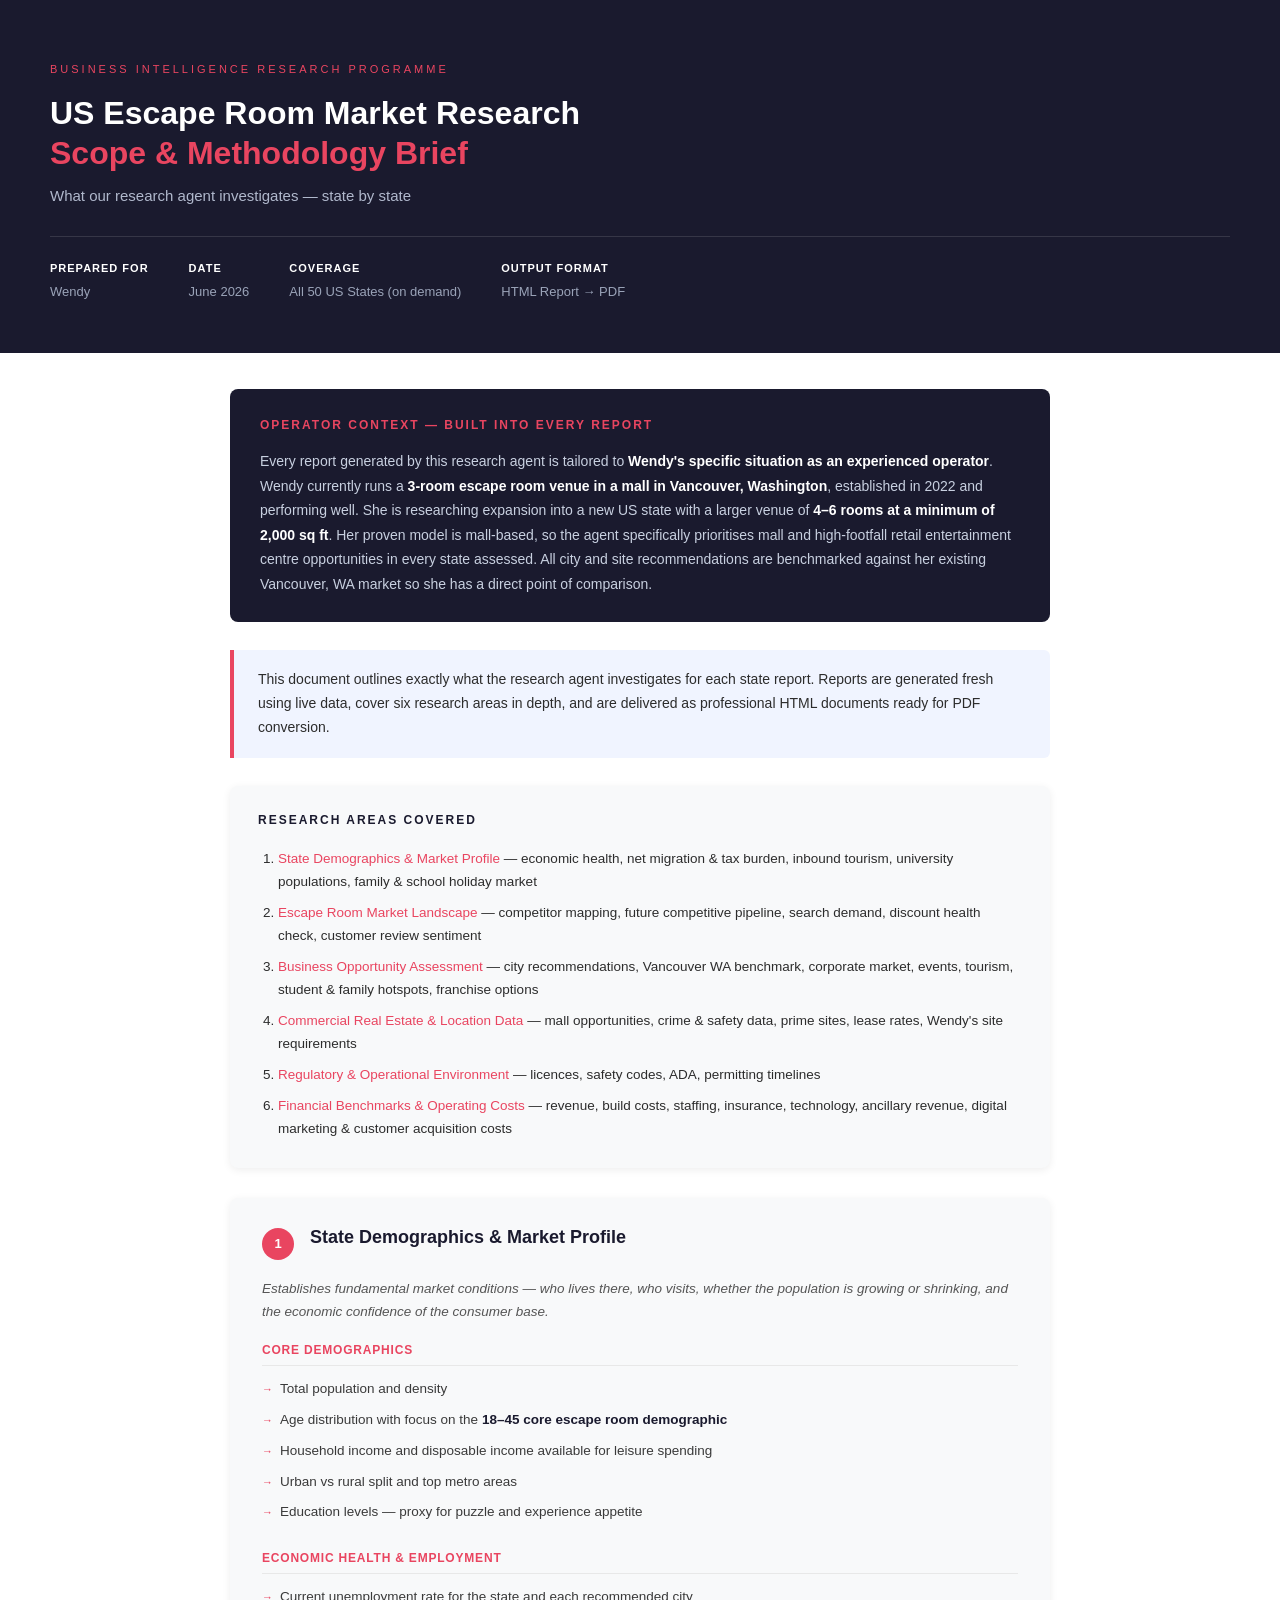
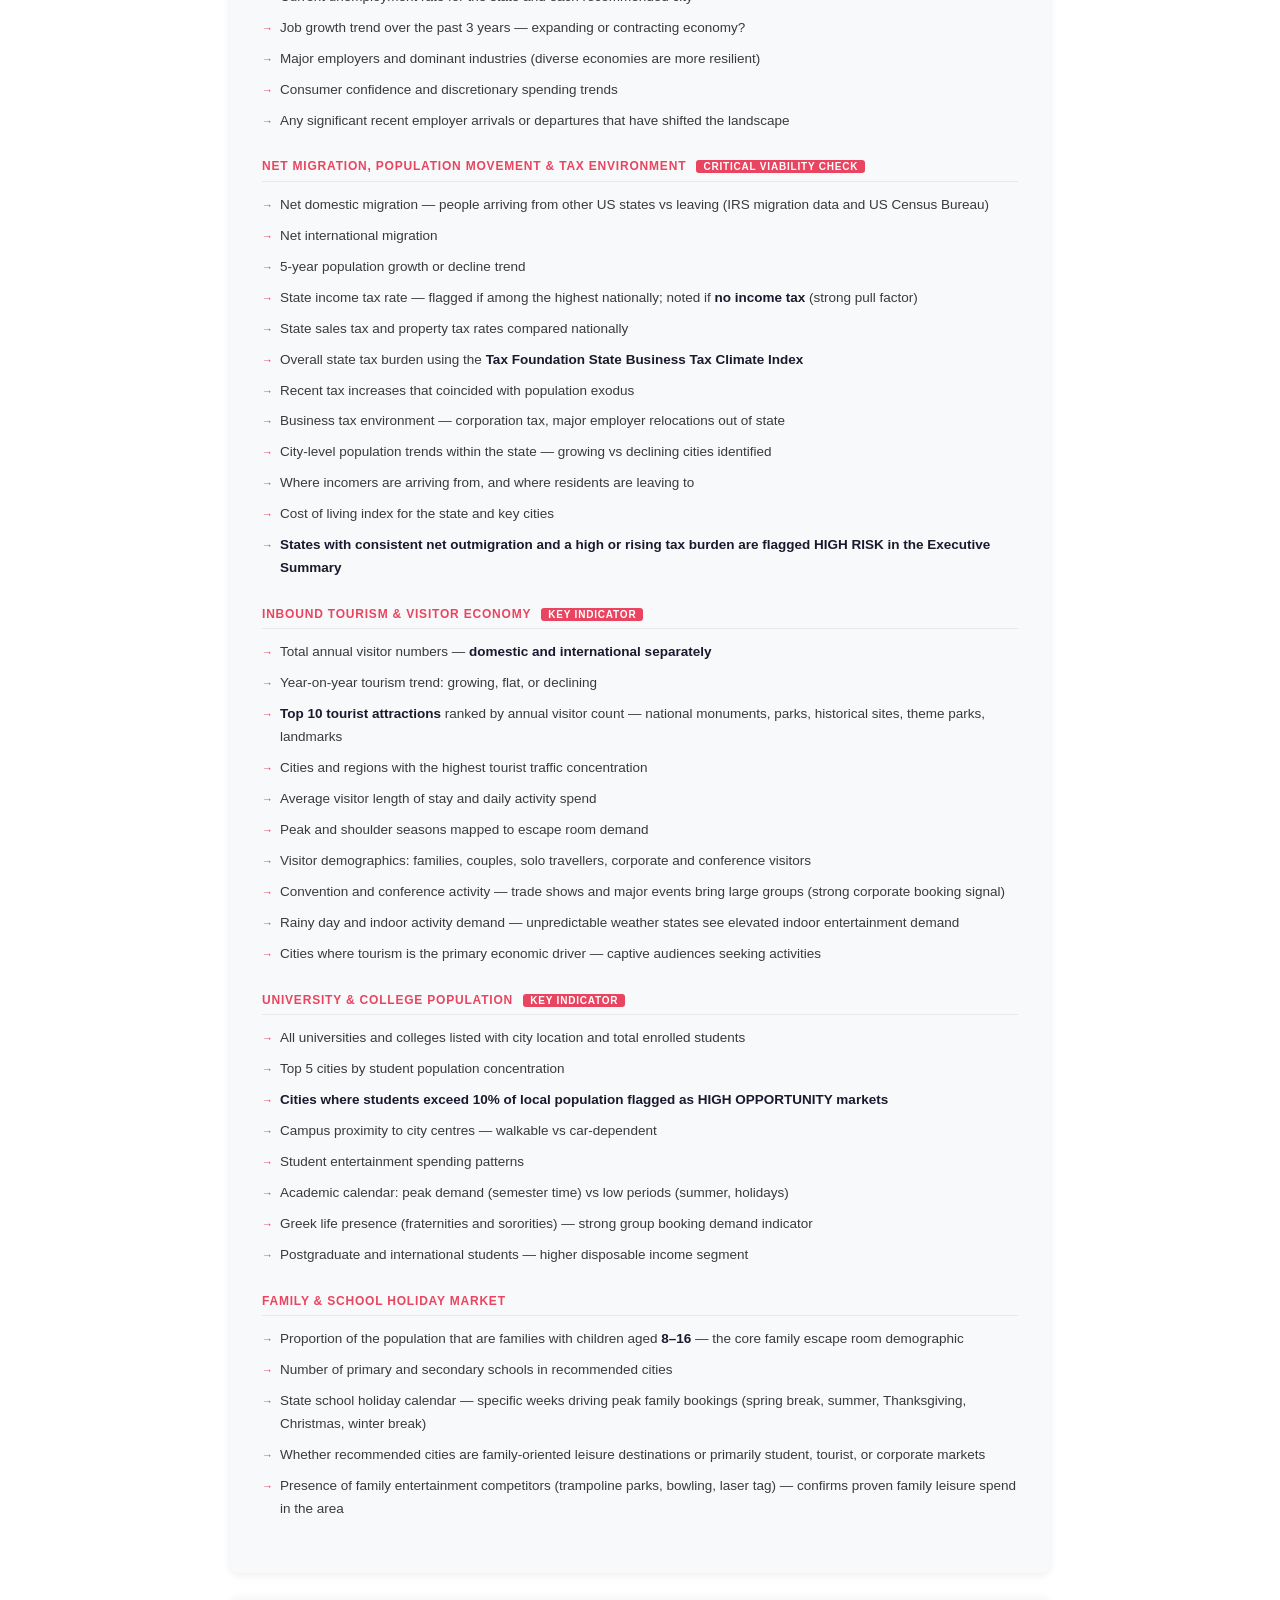
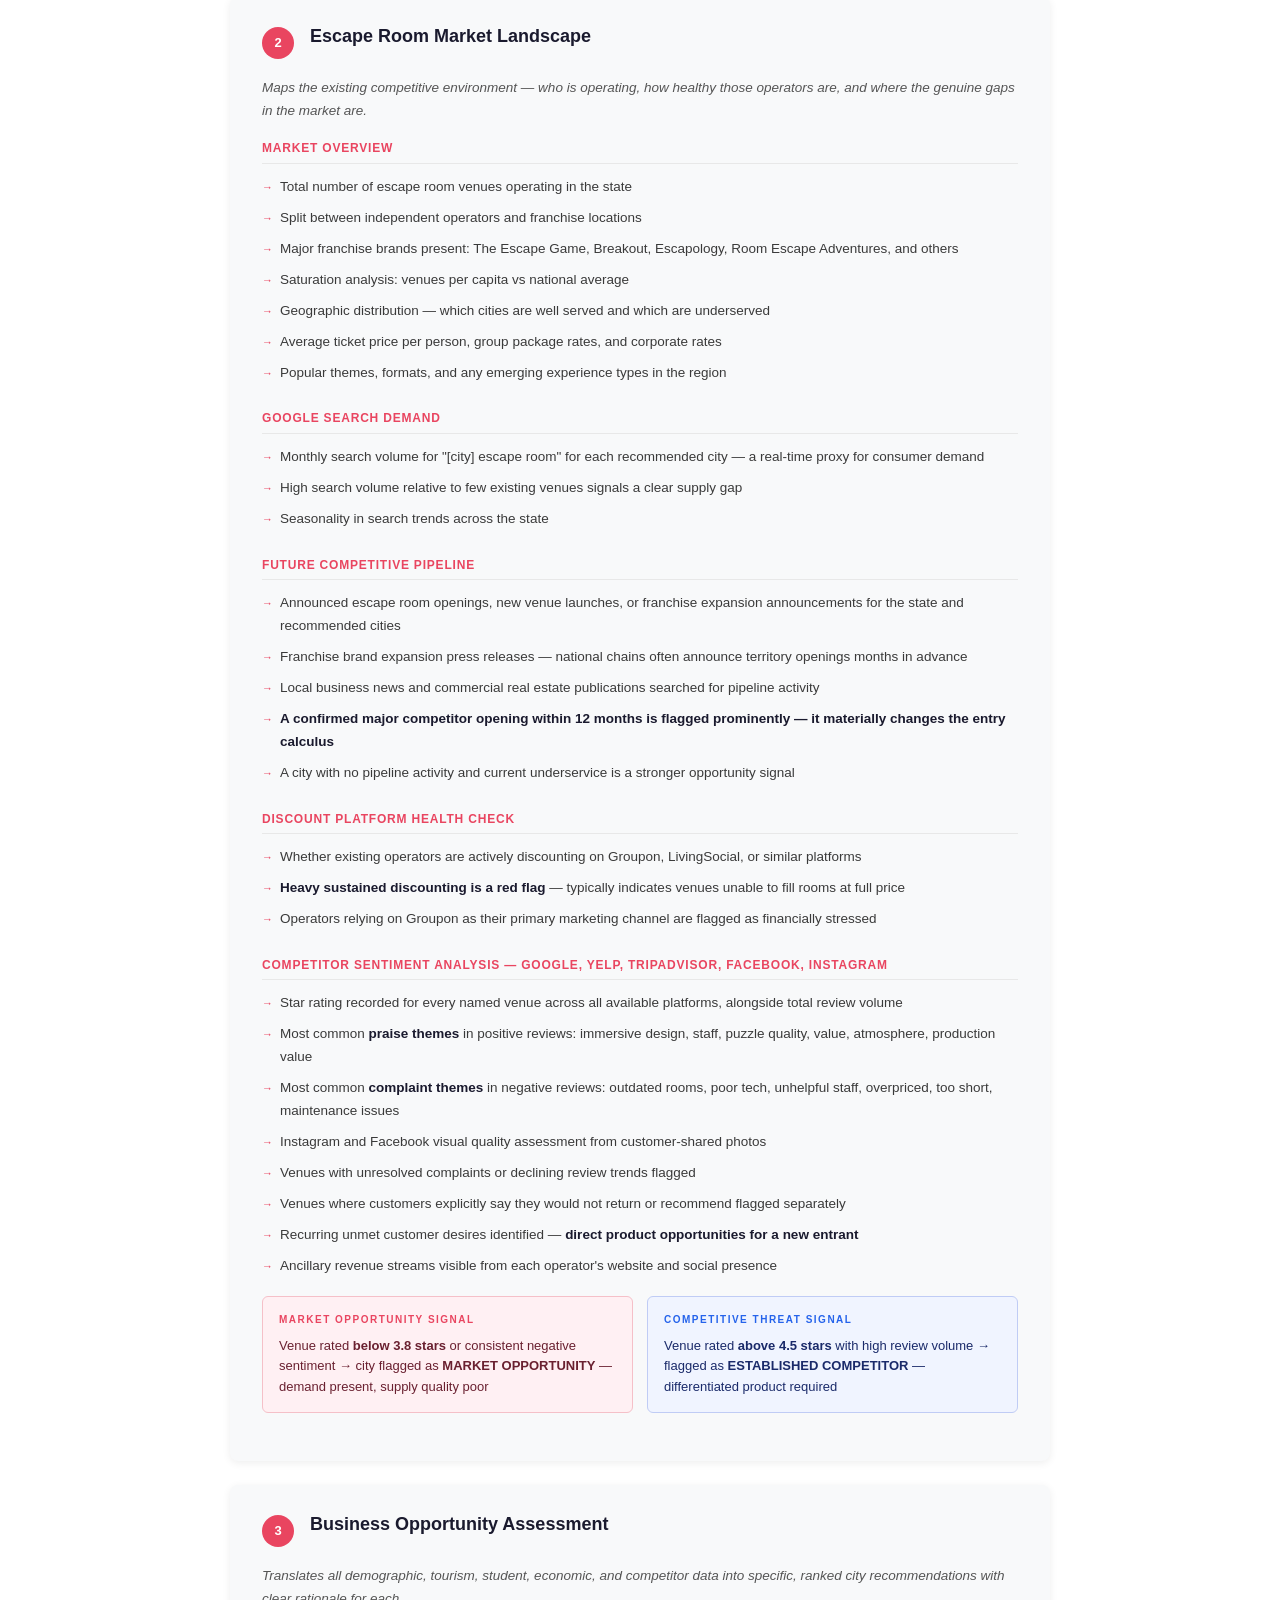
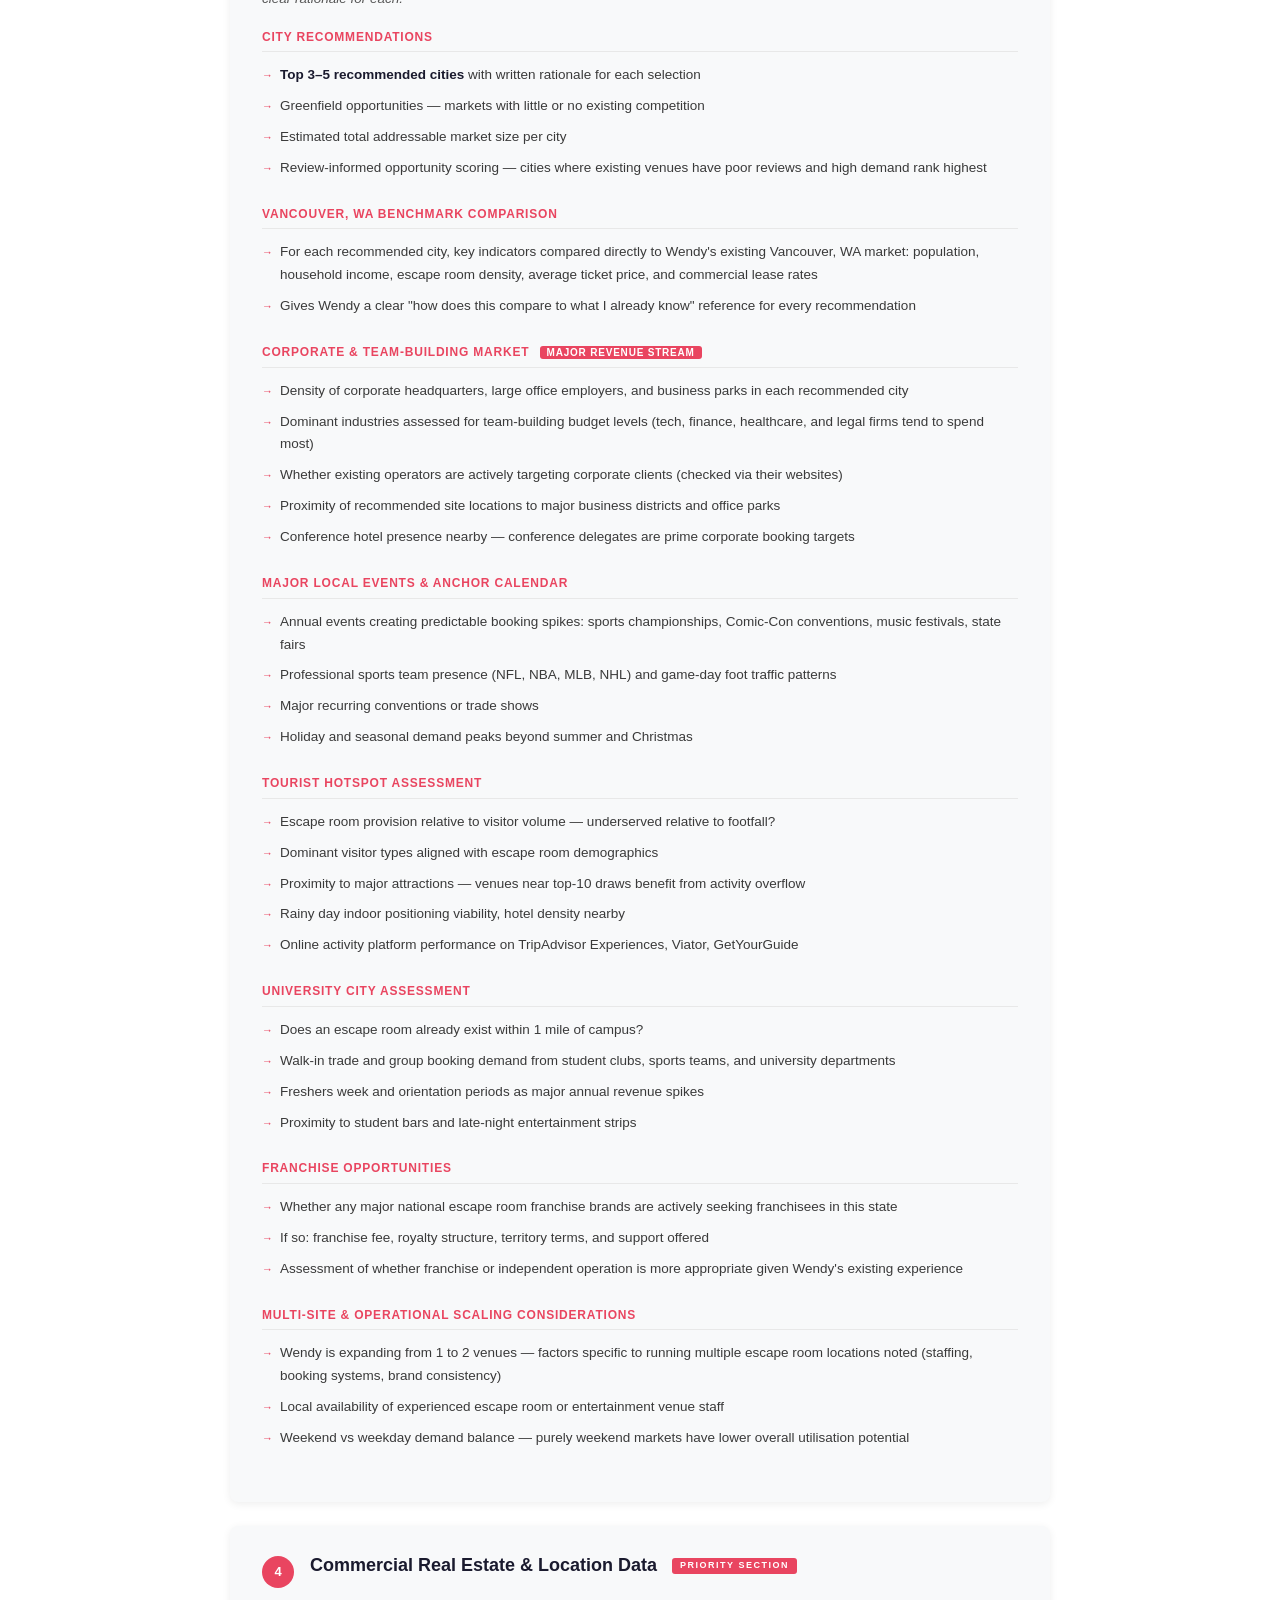
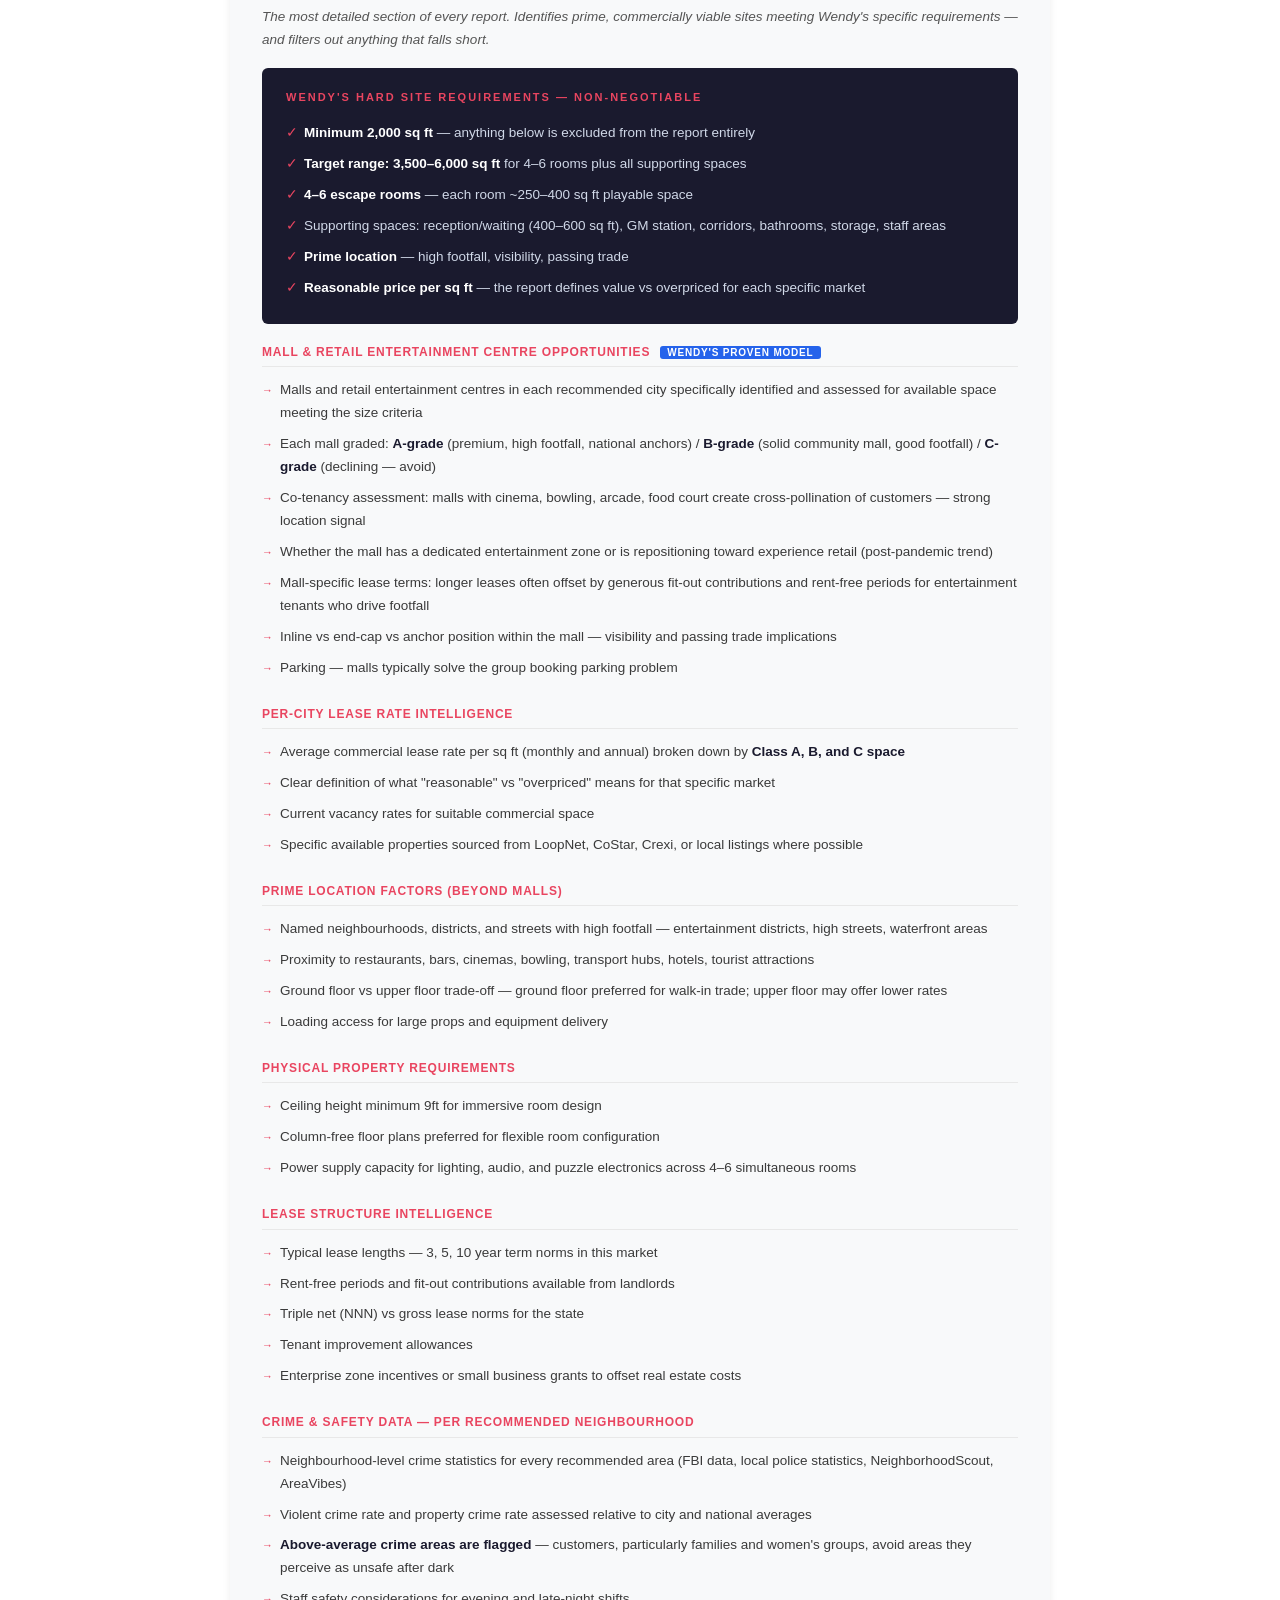
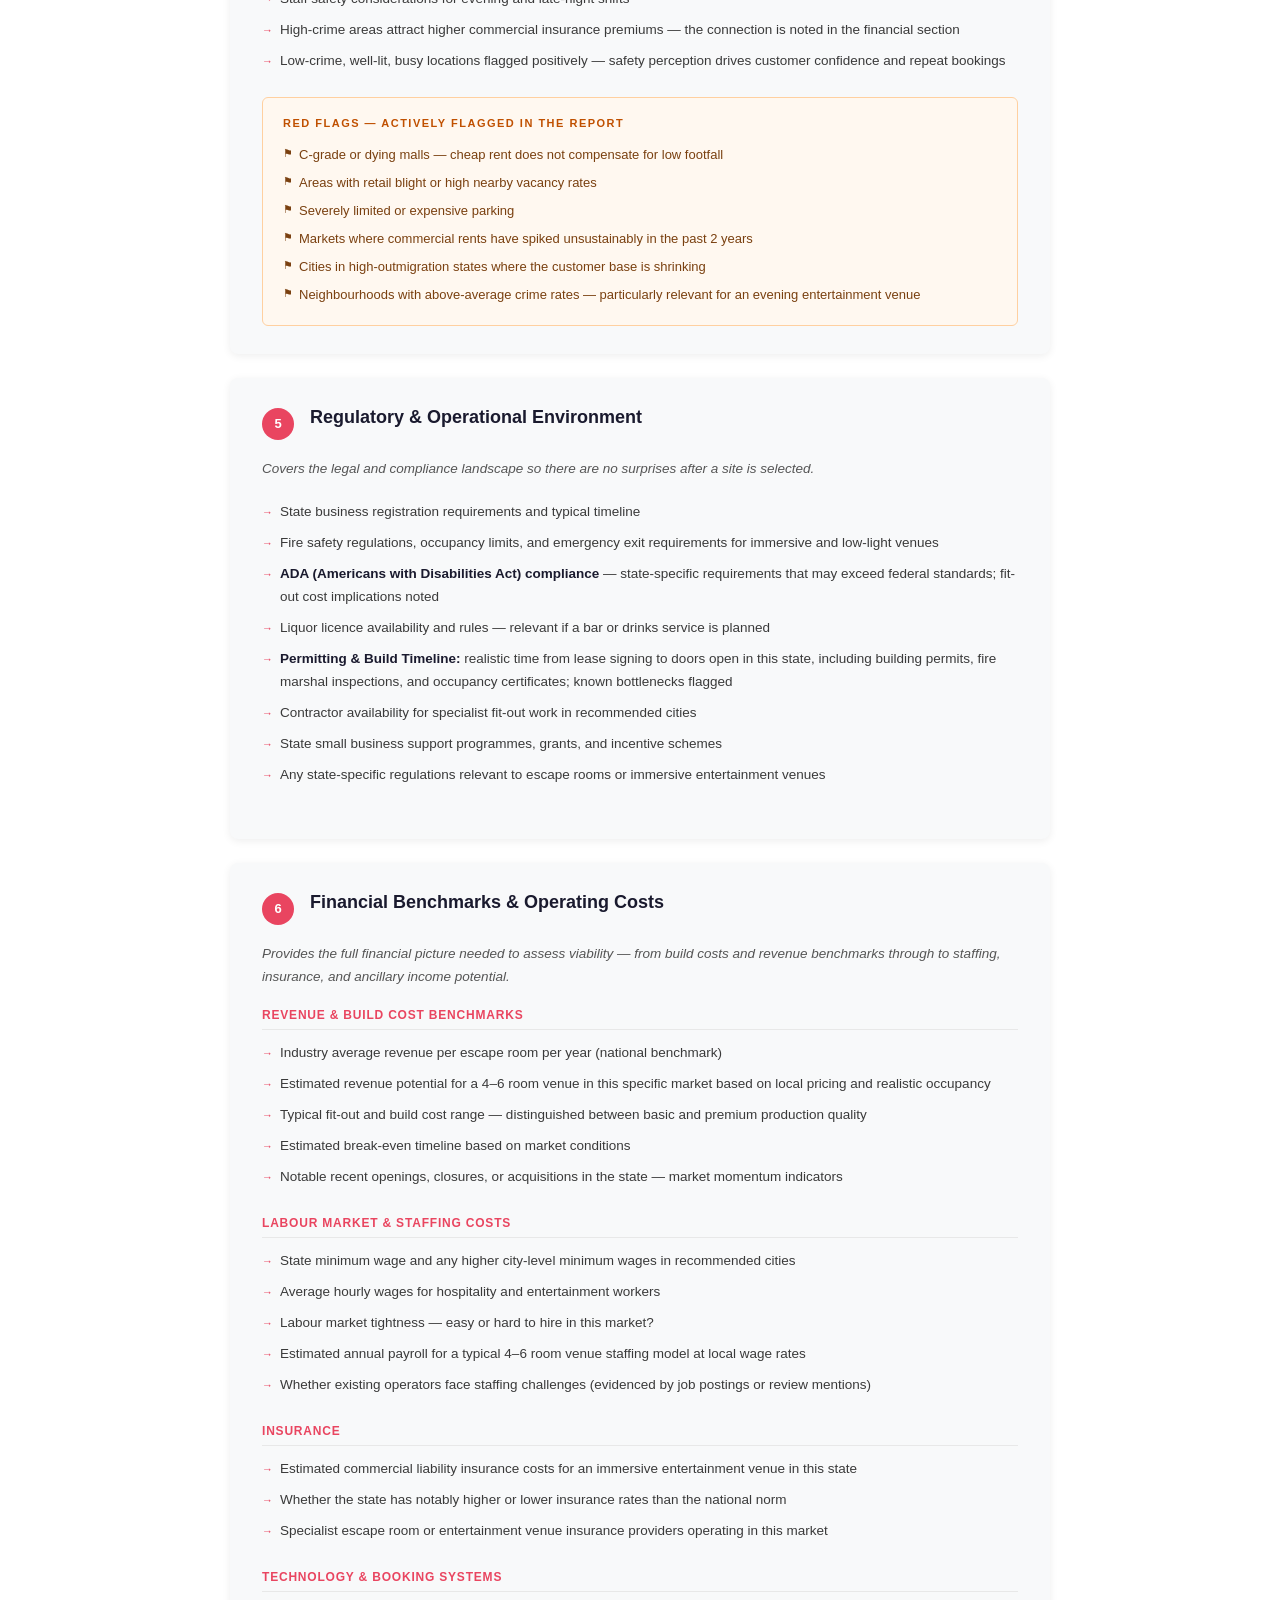
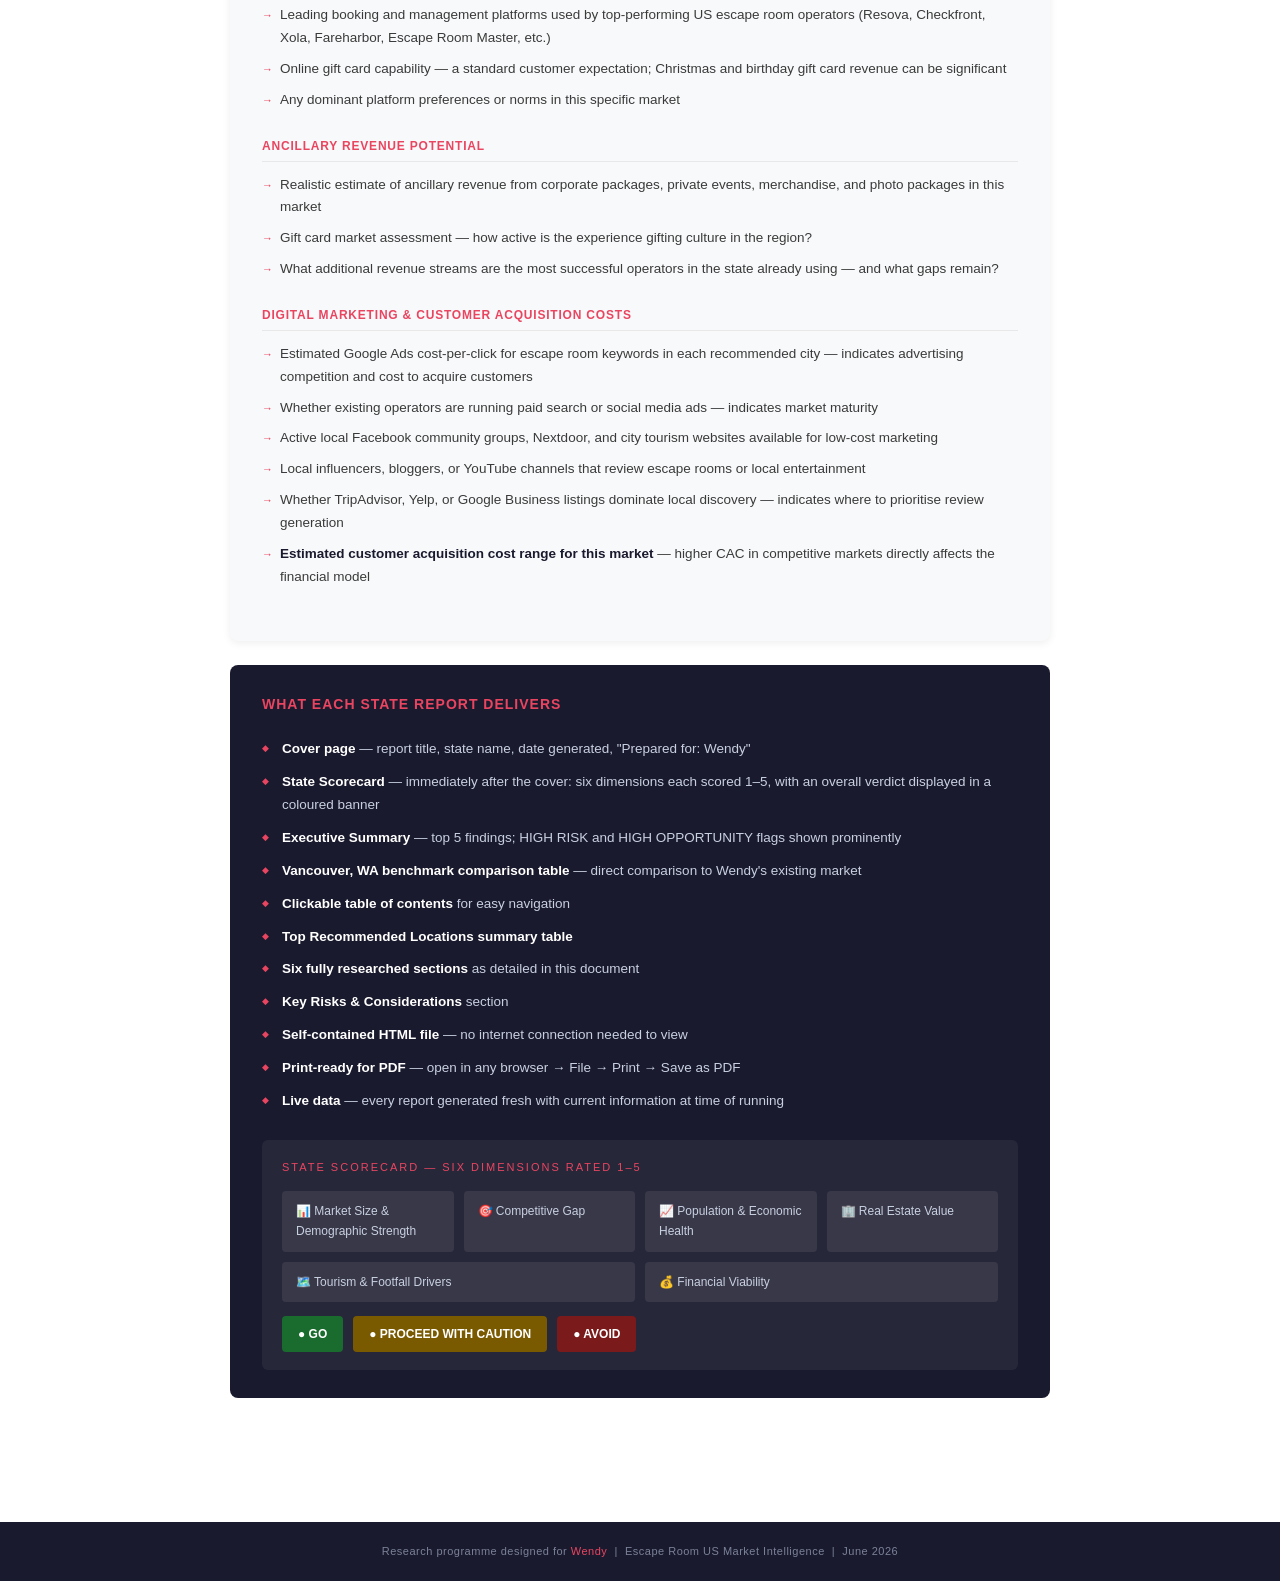
==== commit f5f52b7d: "Add five additional research dimensions and state scorecard - Family and school holiday market: fami" ====
--- a/wendy-research-brief.html
+++ b/wendy-research-brief.html
@@ -113,12 +113,12 @@
   <div class="toc">
     <h3>Research Areas Covered</h3>
     <ol>
-      <li><a href="#s1">State Demographics &amp; Market Profile</a> — economic health, net migration &amp; tax burden, inbound tourism, university populations</li>
-      <li><a href="#s2">Escape Room Market Landscape</a> — competitor mapping, search demand, discount platform health check, customer review sentiment</li>
-      <li><a href="#s3">Business Opportunity Assessment</a> — city recommendations, Vancouver WA benchmark, corporate market, events, tourism &amp; student hotspots, franchise options</li>
-      <li><a href="#s4">Commercial Real Estate &amp; Location Data</a> — mall opportunities, prime sites, lease rates, Wendy's site requirements</li>
+      <li><a href="#s1">State Demographics &amp; Market Profile</a> — economic health, net migration &amp; tax burden, inbound tourism, university populations, family &amp; school holiday market</li>
+      <li><a href="#s2">Escape Room Market Landscape</a> — competitor mapping, future competitive pipeline, search demand, discount health check, customer review sentiment</li>
+      <li><a href="#s3">Business Opportunity Assessment</a> — city recommendations, Vancouver WA benchmark, corporate market, events, tourism, student &amp; family hotspots, franchise options</li>
+      <li><a href="#s4">Commercial Real Estate &amp; Location Data</a> — mall opportunities, crime &amp; safety data, prime sites, lease rates, Wendy's site requirements</li>
       <li><a href="#s5">Regulatory &amp; Operational Environment</a> — licences, safety codes, ADA, permitting timelines</li>
-      <li><a href="#s6">Financial Benchmarks &amp; Operating Costs</a> — revenue, build costs, staffing, insurance, technology, ancillary revenue</li>
+      <li><a href="#s6">Financial Benchmarks &amp; Operating Costs</a> — revenue, build costs, staffing, insurance, technology, ancillary revenue, digital marketing &amp; customer acquisition costs</li>
     </ol>
   </div>
 
@@ -199,6 +199,17 @@
         <li>Postgraduate and international students — higher disposable income segment</li>
       </ul>
     </div>
+
+    <div class="subsection">
+      <h4>Family &amp; School Holiday Market</h4>
+      <ul>
+        <li>Proportion of the population that are families with children aged <strong>8–16</strong> — the core family escape room demographic</li>
+        <li>Number of primary and secondary schools in recommended cities</li>
+        <li>State school holiday calendar — specific weeks driving peak family bookings (spring break, summer, Thanksgiving, Christmas, winter break)</li>
+        <li>Whether recommended cities are family-oriented leisure destinations or primarily student, tourist, or corporate markets</li>
+        <li>Presence of family entertainment competitors (trampoline parks, bowling, laser tag) — confirms proven family leisure spend in the area</li>
+      </ul>
+    </div>
   </div>
 
   <!-- Section 2 -->
@@ -228,6 +239,17 @@
         <li>Monthly search volume for "[city] escape room" for each recommended city — a real-time proxy for consumer demand</li>
         <li>High search volume relative to few existing venues signals a clear supply gap</li>
         <li>Seasonality in search trends across the state</li>
+      </ul>
+    </div>
+
+    <div class="subsection">
+      <h4>Future Competitive Pipeline</h4>
+      <ul>
+        <li>Announced escape room openings, new venue launches, or franchise expansion announcements for the state and recommended cities</li>
+        <li>Franchise brand expansion press releases — national chains often announce territory openings months in advance</li>
+        <li>Local business news and commercial real estate publications searched for pipeline activity</li>
+        <li><strong>A confirmed major competitor opening within 12 months is flagged prominently — it materially changes the entry calculus</strong></li>
+        <li>A city with no pipeline activity and current underservice is a stronger opportunity signal</li>
       </ul>
     </div>
 
@@ -425,6 +447,18 @@
       </ul>
     </div>
 
+    <div class="subsection">
+      <h4>Crime &amp; Safety Data — Per Recommended Neighbourhood</h4>
+      <ul>
+        <li>Neighbourhood-level crime statistics for every recommended area (FBI data, local police statistics, NeighborhoodScout, AreaVibes)</li>
+        <li>Violent crime rate and property crime rate assessed relative to city and national averages</li>
+        <li><strong>Above-average crime areas are flagged</strong> — customers, particularly families and women's groups, avoid areas they perceive as unsafe after dark</li>
+        <li>Staff safety considerations for evening and late-night shifts</li>
+        <li>High-crime areas attract higher commercial insurance premiums — the connection is noted in the financial section</li>
+        <li>Low-crime, well-lit, busy locations flagged positively — safety perception drives customer confidence and repeat bookings</li>
+      </ul>
+    </div>
+
     <div class="flag-box">
       <h4>Red Flags — Actively Flagged in the Report</h4>
       <ul>
@@ -433,6 +467,7 @@
         <li>Severely limited or expensive parking</li>
         <li>Markets where commercial rents have spiked unsustainably in the past 2 years</li>
         <li>Cities in high-outmigration states where the customer base is shrinking</li>
+        <li>Neighbourhoods with above-average crime rates — particularly relevant for an evening entertainment venue</li>
       </ul>
     </div>
   </div>
@@ -515,6 +550,18 @@
         <li>What additional revenue streams are the most successful operators in the state already using — and what gaps remain?</li>
       </ul>
     </div>
+
+    <div class="subsection">
+      <h4>Digital Marketing &amp; Customer Acquisition Costs</h4>
+      <ul>
+        <li>Estimated Google Ads cost-per-click for escape room keywords in each recommended city — indicates advertising competition and cost to acquire customers</li>
+        <li>Whether existing operators are running paid search or social media ads — indicates market maturity</li>
+        <li>Active local Facebook community groups, Nextdoor, and city tourism websites available for low-cost marketing</li>
+        <li>Local influencers, bloggers, or YouTube channels that review escape rooms or local entertainment</li>
+        <li>Whether TripAdvisor, Yelp, or Google Business listings dominate local discovery — indicates where to prioritise review generation</li>
+        <li><strong>Estimated customer acquisition cost range for this market</strong> — higher CAC in competitive markets directly affects the financial model</li>
+      </ul>
+    </div>
   </div>
 
   <!-- Output -->
@@ -522,7 +569,8 @@
     <h3>What Each State Report Delivers</h3>
     <ul>
       <li><strong>Cover page</strong> — report title, state name, date generated, "Prepared for: Wendy"</li>
-      <li><strong>Executive Summary</strong> — top 5 findings; HIGH RISK and HIGH OPPORTUNITY flags shown prominently at the top</li>
+      <li><strong>State Scorecard</strong> — immediately after the cover: six dimensions each scored 1–5, with an overall verdict displayed in a coloured banner</li>
+      <li><strong>Executive Summary</strong> — top 5 findings; HIGH RISK and HIGH OPPORTUNITY flags shown prominently</li>
       <li><strong>Vancouver, WA benchmark comparison table</strong> — direct comparison to Wendy's existing market</li>
       <li><strong>Clickable table of contents</strong> for easy navigation</li>
       <li><strong>Top Recommended Locations summary table</strong></li>
@@ -530,8 +578,25 @@
       <li><strong>Key Risks &amp; Considerations</strong> section</li>
       <li><strong>Self-contained HTML file</strong> — no internet connection needed to view</li>
       <li><strong>Print-ready for PDF</strong> — open in any browser → File → Print → Save as PDF</li>
-      <li><strong>Live data</strong> — every report is generated fresh with current information at time of running</li>
+      <li><strong>Live data</strong> — every report generated fresh with current information at time of running</li>
     </ul>
+
+    <div style="margin-top:22px;background:rgba(255,255,255,0.06);border-radius:6px;padding:18px 20px;">
+      <div style="font-size:11px;letter-spacing:2px;text-transform:uppercase;color:#e94560;margin-bottom:14px;">State Scorecard — Six Dimensions Rated 1–5</div>
+      <div style="display:flex;flex-wrap:wrap;gap:10px;">
+        <div style="background:rgba(255,255,255,0.08);border-radius:4px;padding:10px 14px;font-size:12px;color:#c8d0e0;flex:1;min-width:140px;">📊 Market Size &amp; Demographic Strength</div>
+        <div style="background:rgba(255,255,255,0.08);border-radius:4px;padding:10px 14px;font-size:12px;color:#c8d0e0;flex:1;min-width:140px;">🎯 Competitive Gap</div>
+        <div style="background:rgba(255,255,255,0.08);border-radius:4px;padding:10px 14px;font-size:12px;color:#c8d0e0;flex:1;min-width:140px;">📈 Population &amp; Economic Health</div>
+        <div style="background:rgba(255,255,255,0.08);border-radius:4px;padding:10px 14px;font-size:12px;color:#c8d0e0;flex:1;min-width:140px;">🏢 Real Estate Value</div>
+        <div style="background:rgba(255,255,255,0.08);border-radius:4px;padding:10px 14px;font-size:12px;color:#c8d0e0;flex:1;min-width:140px;">🗺️ Tourism &amp; Footfall Drivers</div>
+        <div style="background:rgba(255,255,255,0.08);border-radius:4px;padding:10px 14px;font-size:12px;color:#c8d0e0;flex:1;min-width:140px;">💰 Financial Viability</div>
+      </div>
+      <div style="margin-top:14px;display:flex;gap:10px;flex-wrap:wrap;">
+        <div style="background:#1a6b2e;color:#fff;border-radius:4px;padding:8px 16px;font-size:12px;font-weight:700;">● GO</div>
+        <div style="background:#7a5a00;color:#fff;border-radius:4px;padding:8px 16px;font-size:12px;font-weight:700;">● PROCEED WITH CAUTION</div>
+        <div style="background:#7a1a1a;color:#fff;border-radius:4px;padding:8px 16px;font-size:12px;font-weight:700;">● AVOID</div>
+      </div>
+    </div>
   </div>
 
 </div>
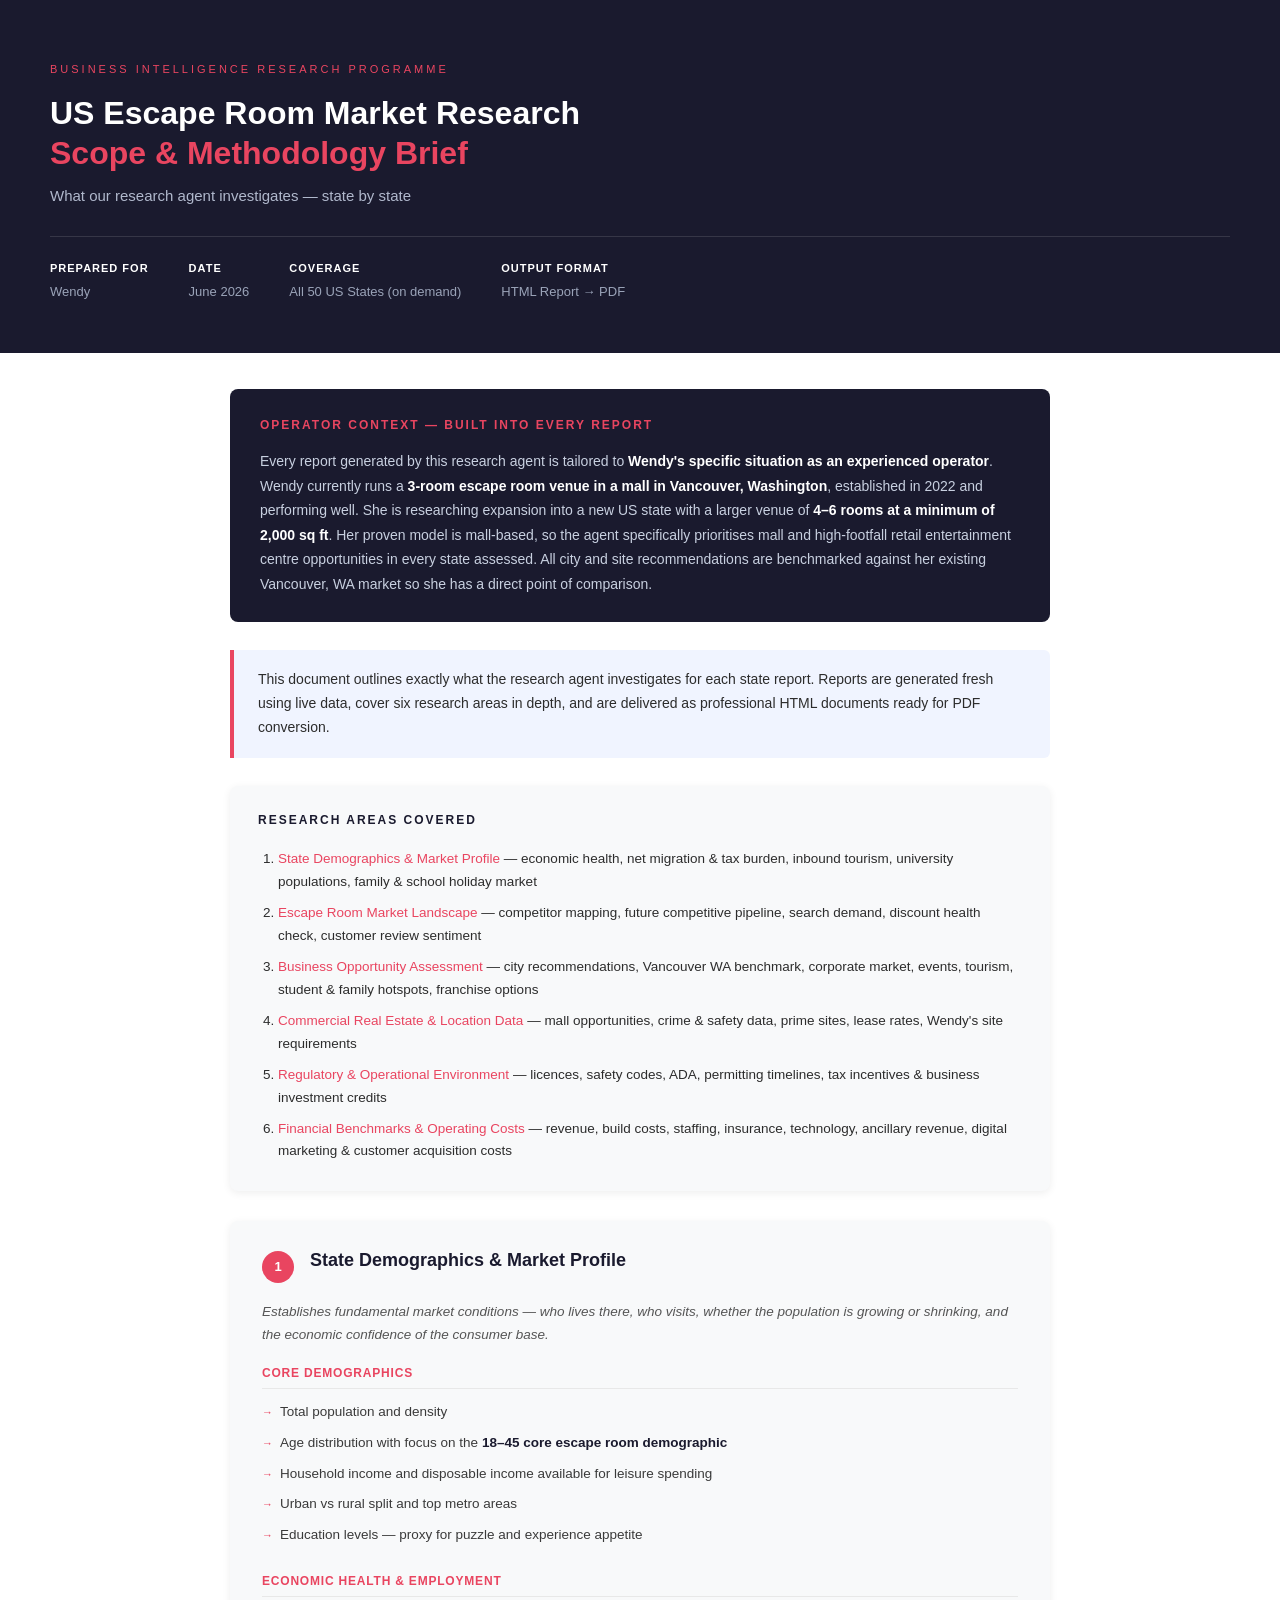
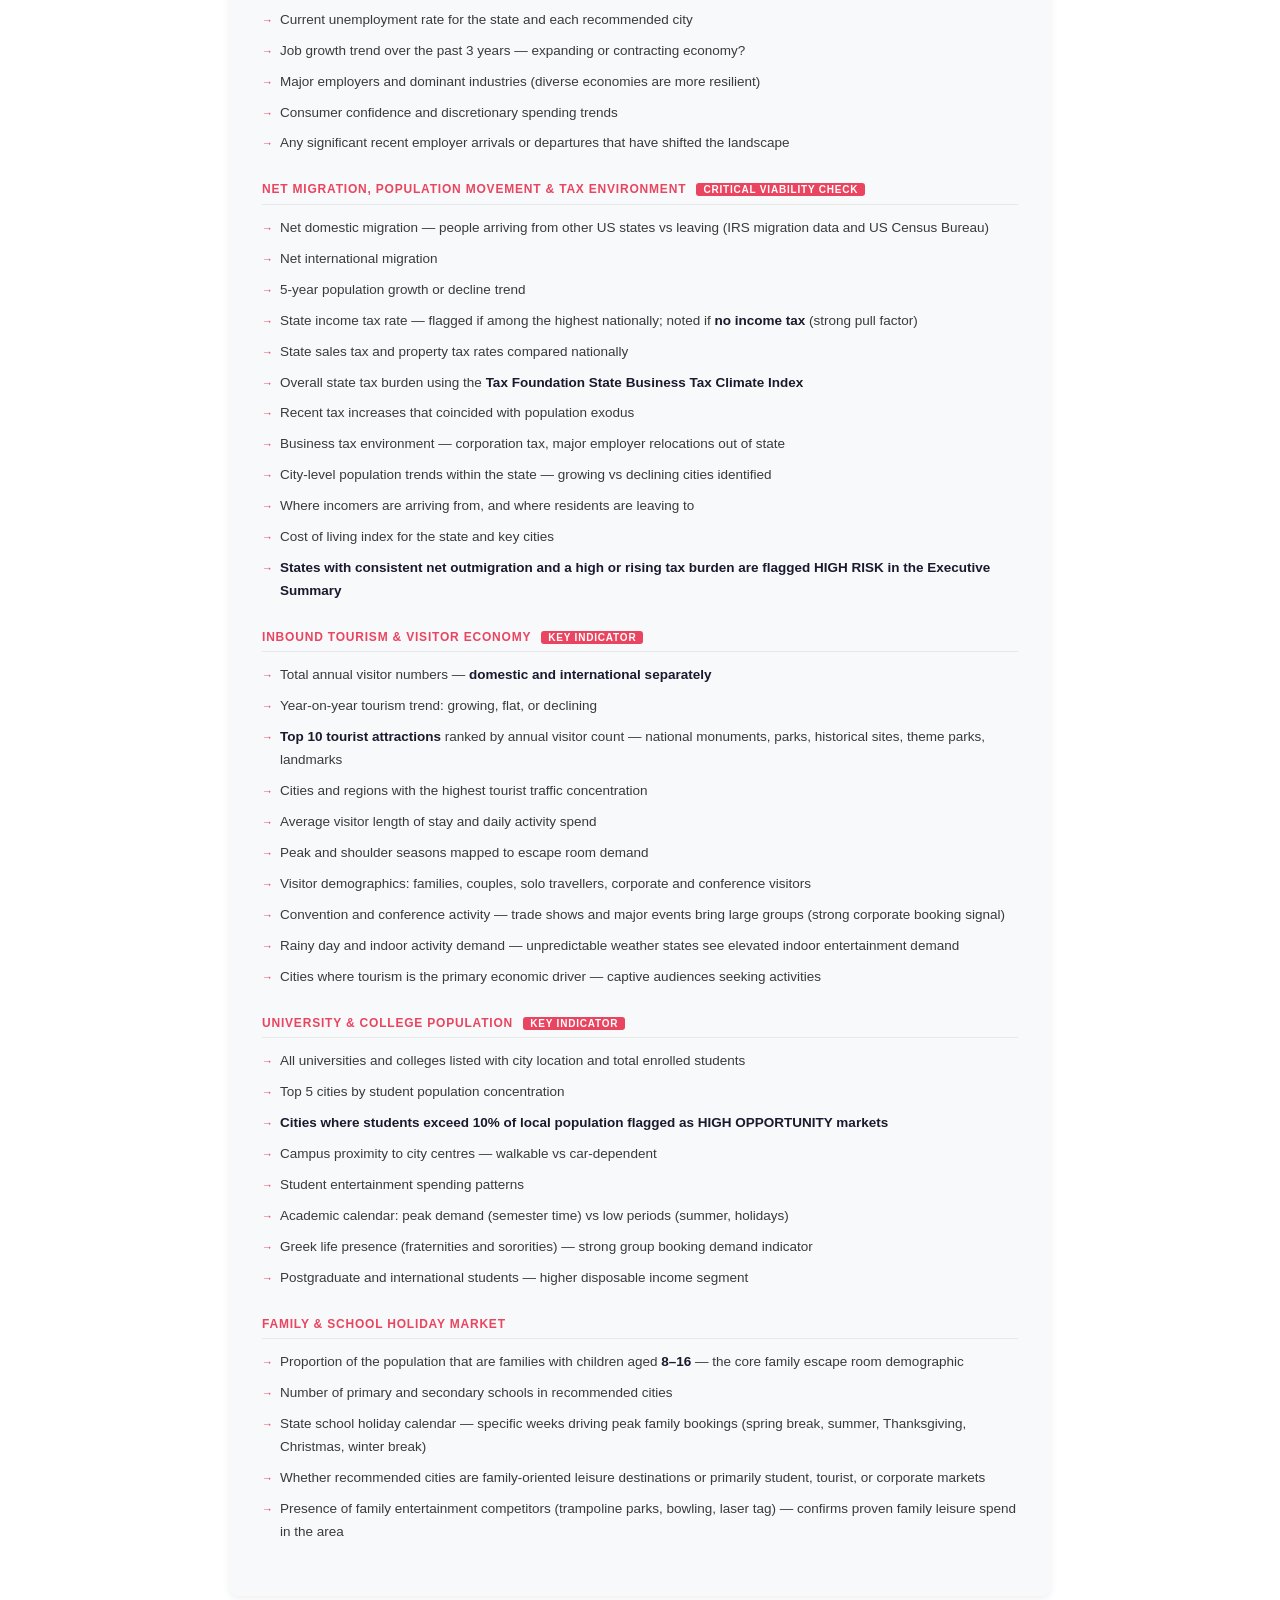
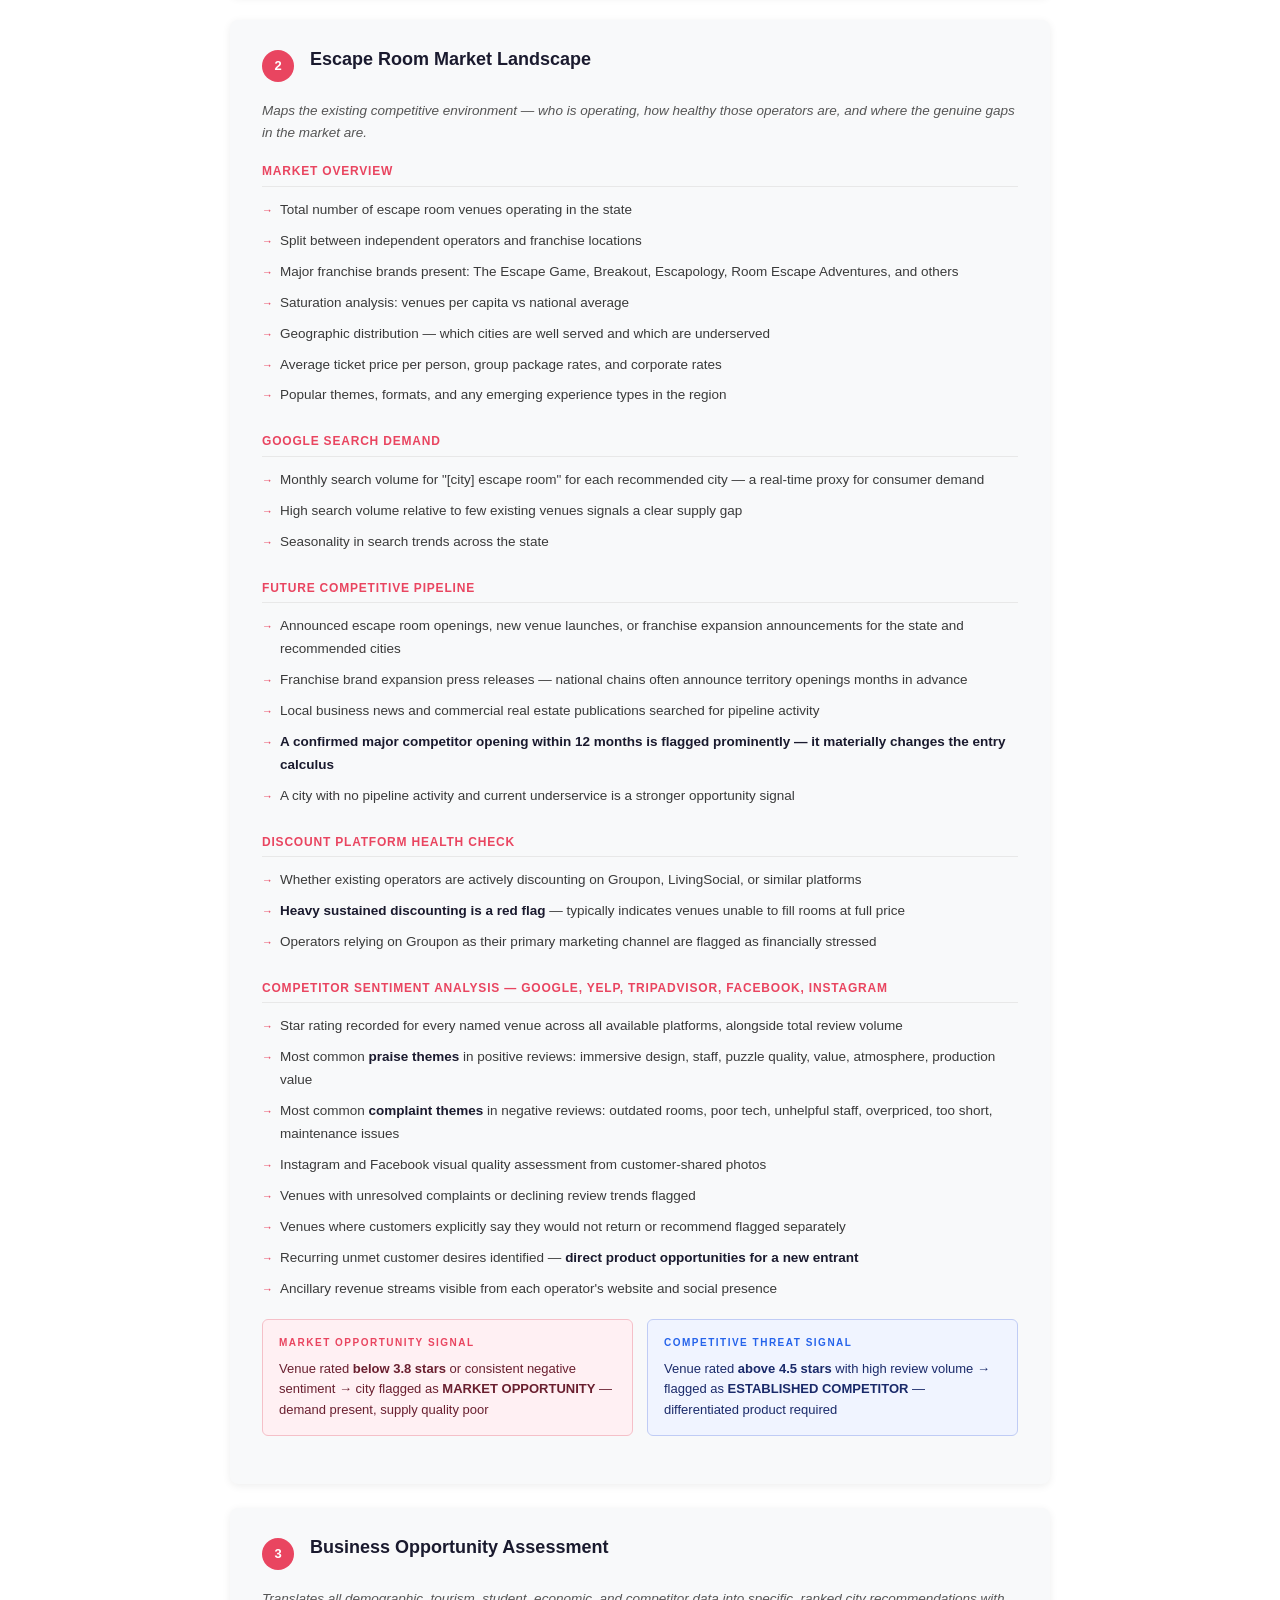
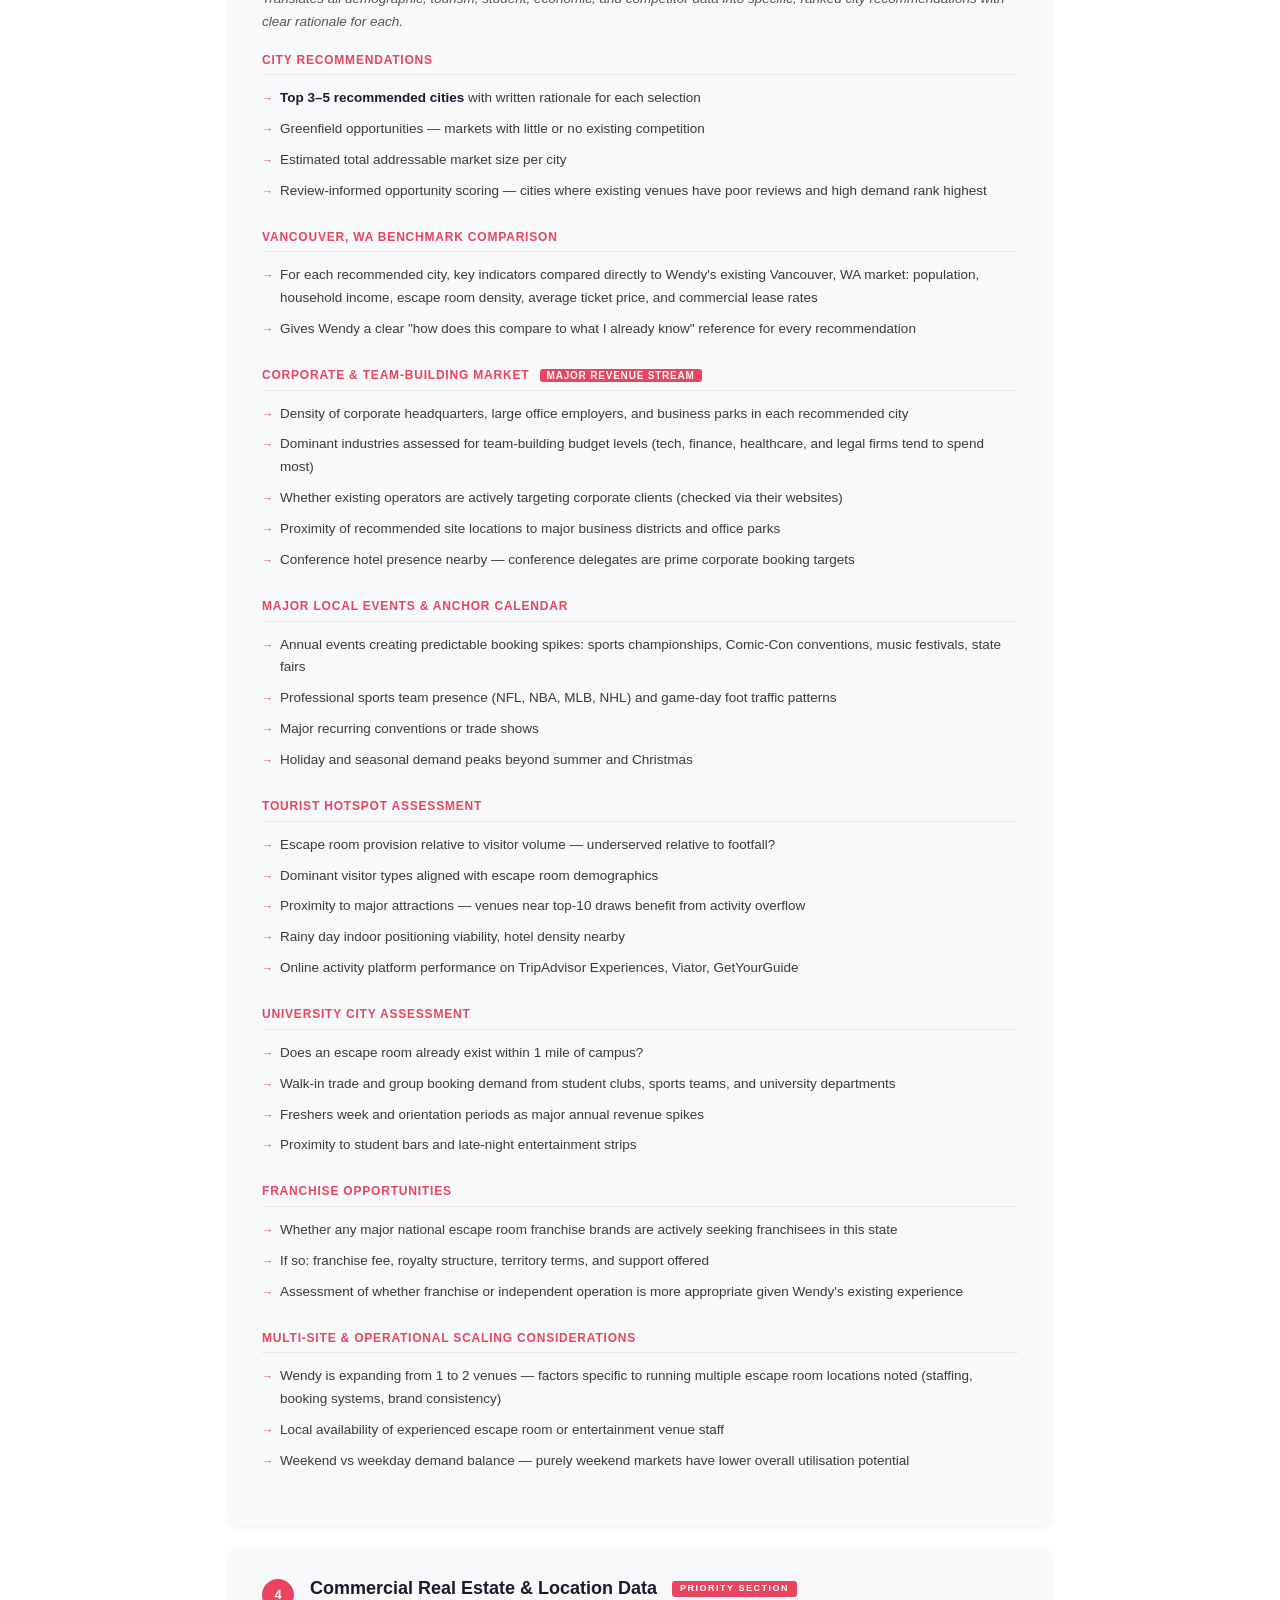
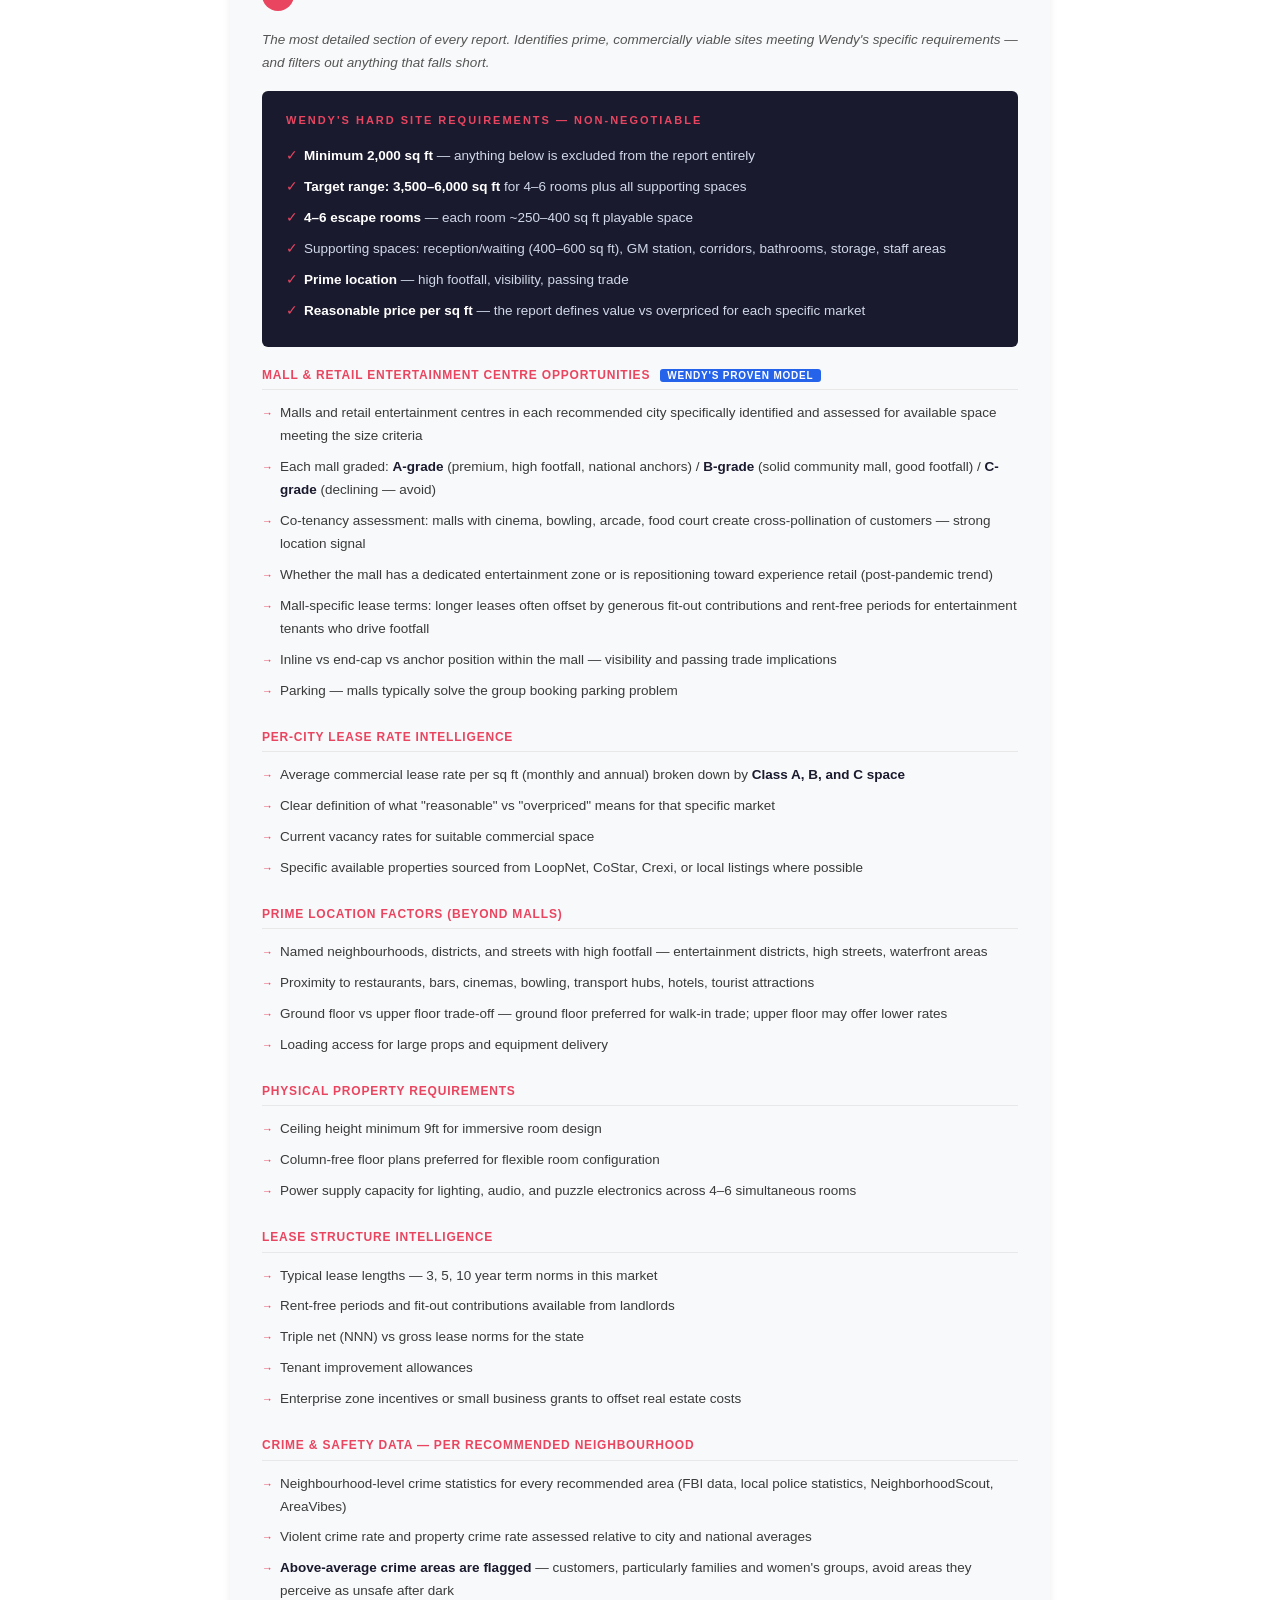
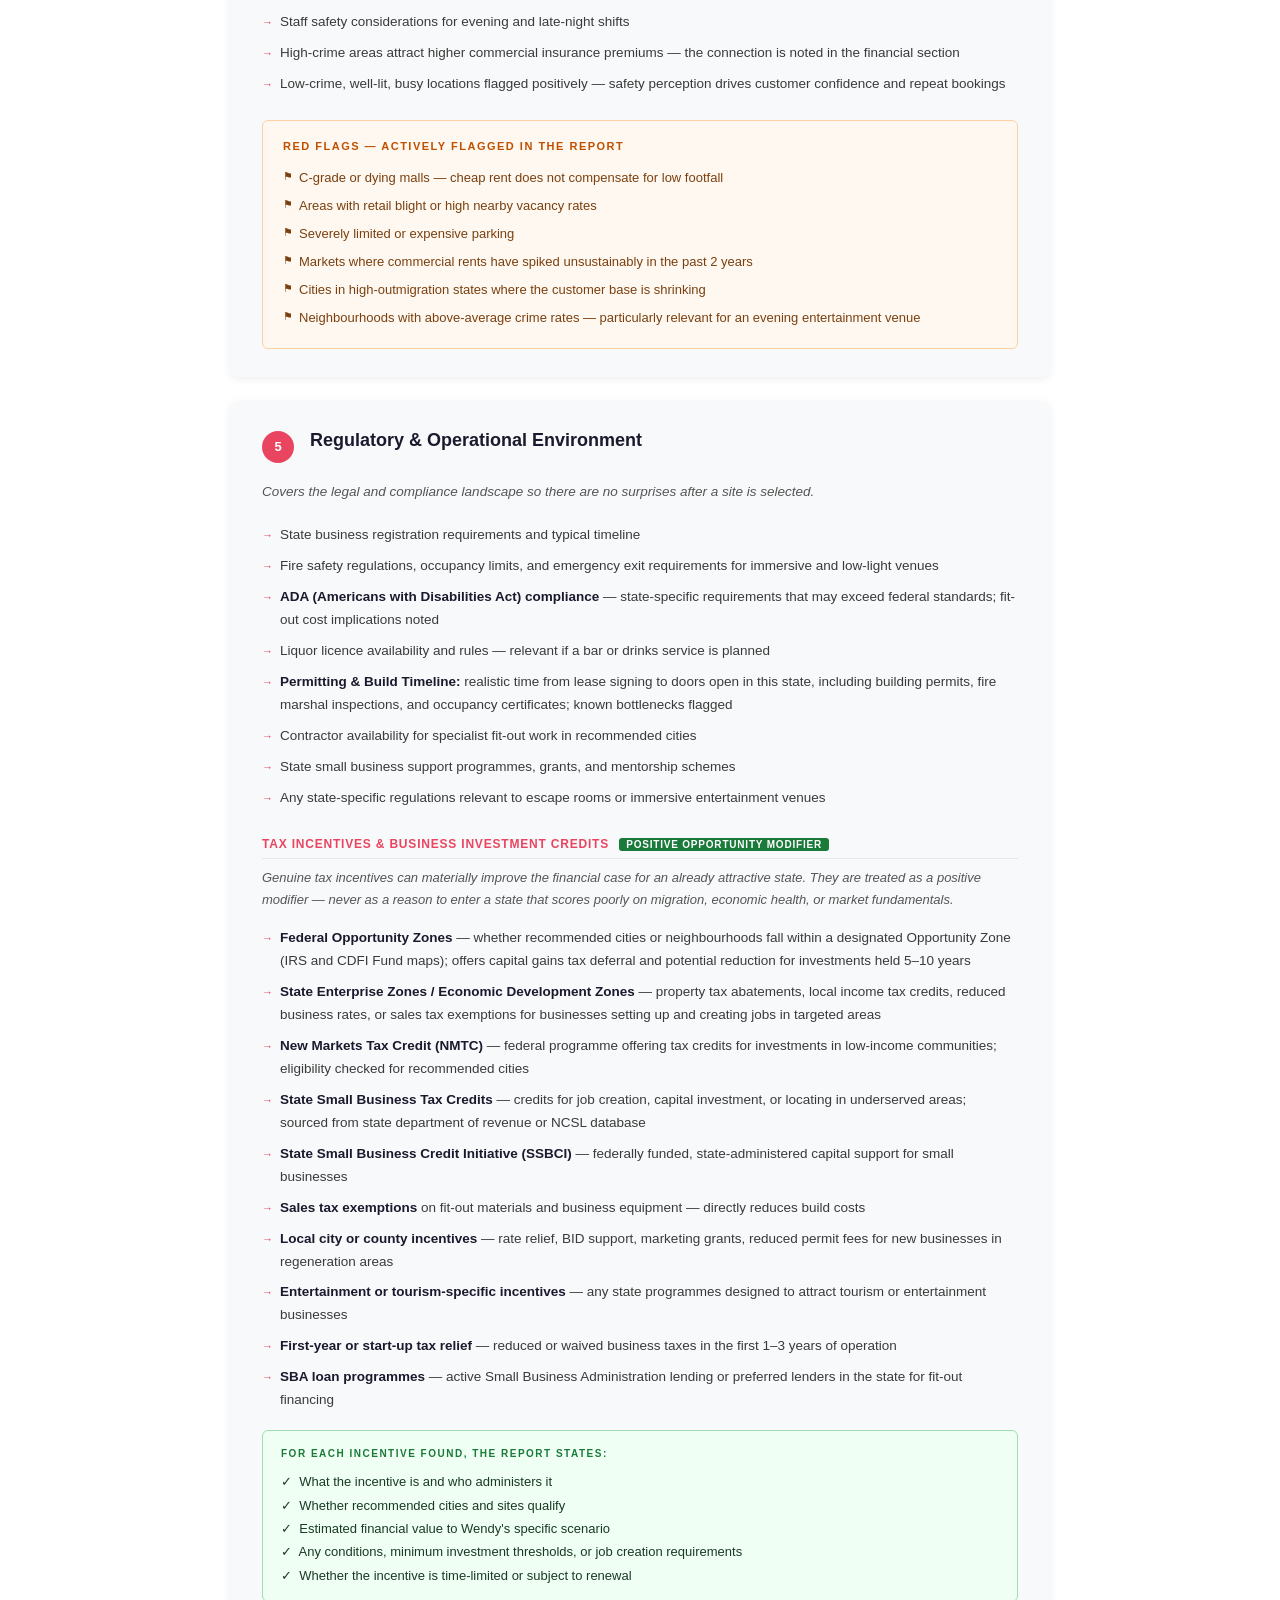
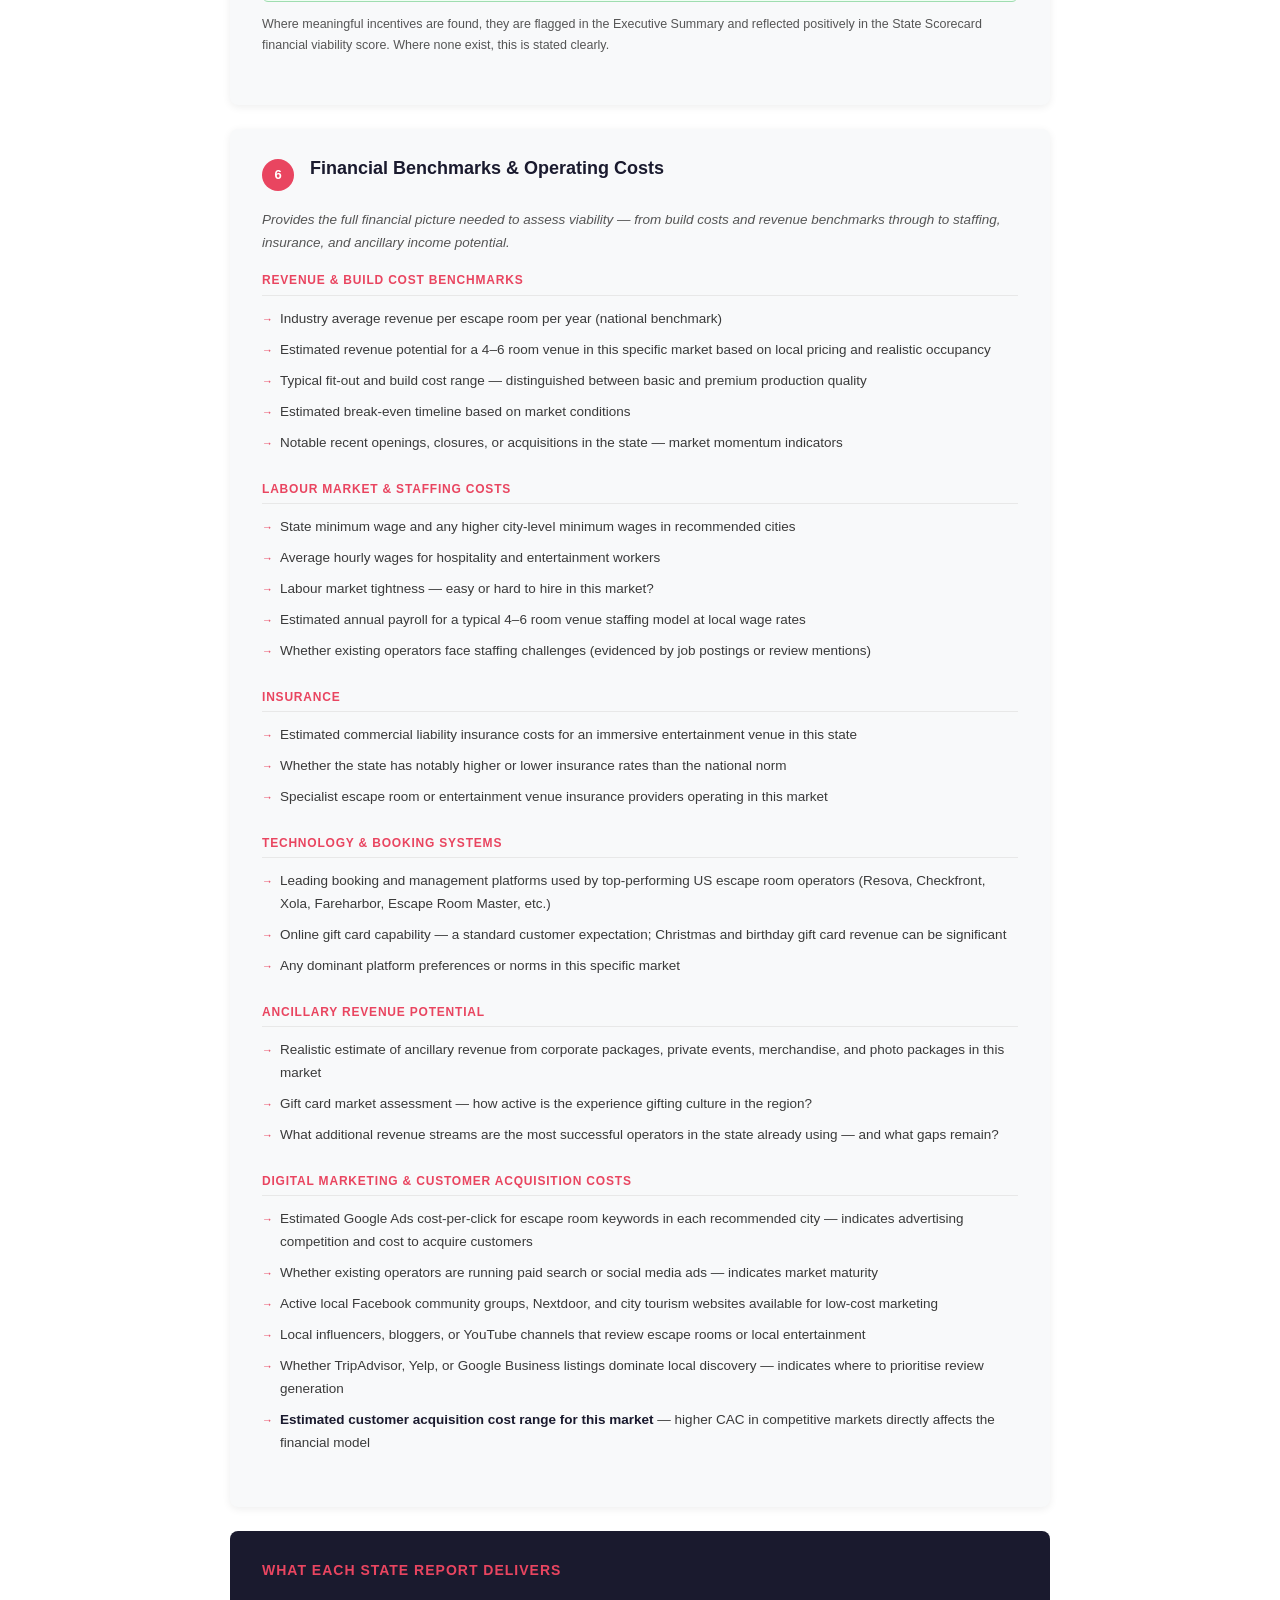
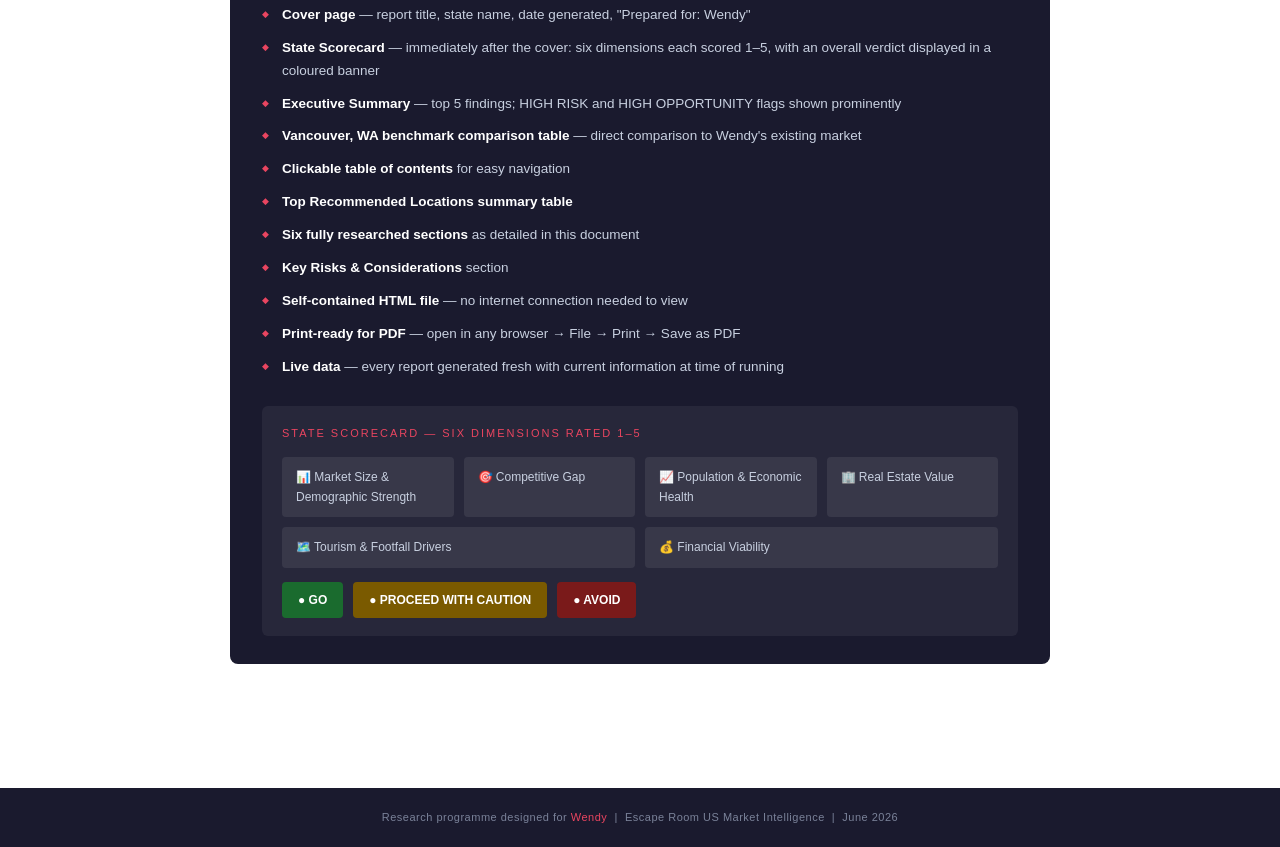
==== commit 2fef2f46: "Add tax incentives and business investment credits research Covers federal Opportunity Zones, state " ====
--- a/wendy-research-brief.html
+++ b/wendy-research-brief.html
@@ -117,7 +117,7 @@
       <li><a href="#s2">Escape Room Market Landscape</a> — competitor mapping, future competitive pipeline, search demand, discount health check, customer review sentiment</li>
       <li><a href="#s3">Business Opportunity Assessment</a> — city recommendations, Vancouver WA benchmark, corporate market, events, tourism, student &amp; family hotspots, franchise options</li>
       <li><a href="#s4">Commercial Real Estate &amp; Location Data</a> — mall opportunities, crime &amp; safety data, prime sites, lease rates, Wendy's site requirements</li>
-      <li><a href="#s5">Regulatory &amp; Operational Environment</a> — licences, safety codes, ADA, permitting timelines</li>
+      <li><a href="#s5">Regulatory &amp; Operational Environment</a> — licences, safety codes, ADA, permitting timelines, tax incentives &amp; business investment credits</li>
       <li><a href="#s6">Financial Benchmarks &amp; Operating Costs</a> — revenue, build costs, staffing, insurance, technology, ancillary revenue, digital marketing &amp; customer acquisition costs</li>
     </ol>
   </div>
@@ -488,9 +488,38 @@
         <li>Liquor licence availability and rules — relevant if a bar or drinks service is planned</li>
         <li><strong>Permitting &amp; Build Timeline:</strong> realistic time from lease signing to doors open in this state, including building permits, fire marshal inspections, and occupancy certificates; known bottlenecks flagged</li>
         <li>Contractor availability for specialist fit-out work in recommended cities</li>
-        <li>State small business support programmes, grants, and incentive schemes</li>
+        <li>State small business support programmes, grants, and mentorship schemes</li>
         <li>Any state-specific regulations relevant to escape rooms or immersive entertainment venues</li>
       </ul>
+    </div>
+
+    <div class="subsection">
+      <h4>Tax Incentives &amp; Business Investment Credits <span style="background:#1a7a3a;color:#fff;font-size:10px;padding:1px 7px;border-radius:3px;margin-left:6px;font-weight:700;">POSITIVE OPPORTUNITY MODIFIER</span></h4>
+      <p style="font-size:13px;color:#555;margin-bottom:12px;font-style:italic;">Genuine tax incentives can materially improve the financial case for an already attractive state. They are treated as a positive modifier — never as a reason to enter a state that scores poorly on migration, economic health, or market fundamentals.</p>
+      <ul>
+        <li><strong>Federal Opportunity Zones</strong> — whether recommended cities or neighbourhoods fall within a designated Opportunity Zone (IRS and CDFI Fund maps); offers capital gains tax deferral and potential reduction for investments held 5–10 years</li>
+        <li><strong>State Enterprise Zones / Economic Development Zones</strong> — property tax abatements, local income tax credits, reduced business rates, or sales tax exemptions for businesses setting up and creating jobs in targeted areas</li>
+        <li><strong>New Markets Tax Credit (NMTC)</strong> — federal programme offering tax credits for investments in low-income communities; eligibility checked for recommended cities</li>
+        <li><strong>State Small Business Tax Credits</strong> — credits for job creation, capital investment, or locating in underserved areas; sourced from state department of revenue or NCSL database</li>
+        <li><strong>State Small Business Credit Initiative (SSBCI)</strong> — federally funded, state-administered capital support for small businesses</li>
+        <li><strong>Sales tax exemptions</strong> on fit-out materials and business equipment — directly reduces build costs</li>
+        <li><strong>Local city or county incentives</strong> — rate relief, BID support, marketing grants, reduced permit fees for new businesses in regeneration areas</li>
+        <li><strong>Entertainment or tourism-specific incentives</strong> — any state programmes designed to attract tourism or entertainment businesses</li>
+        <li><strong>First-year or start-up tax relief</strong> — reduced or waived business taxes in the first 1–3 years of operation</li>
+        <li><strong>SBA loan programmes</strong> — active Small Business Administration lending or preferred lenders in the state for fit-out financing</li>
+      </ul>
+
+      <div style="background:#f0fff4;border:1px solid #a0ddb0;border-radius:6px;padding:14px 18px;margin-top:14px;">
+        <div style="font-size:10px;font-weight:700;letter-spacing:1.5px;text-transform:uppercase;color:#1a7a3a;margin-bottom:8px;">For Each Incentive Found, the Report States:</div>
+        <div style="font-size:13px;color:#1a3a24;line-height:1.8;">
+          ✓ &nbsp;What the incentive is and who administers it<br>
+          ✓ &nbsp;Whether recommended cities and sites qualify<br>
+          ✓ &nbsp;Estimated financial value to Wendy's specific scenario<br>
+          ✓ &nbsp;Any conditions, minimum investment thresholds, or job creation requirements<br>
+          ✓ &nbsp;Whether the incentive is time-limited or subject to renewal
+        </div>
+      </div>
+      <p style="font-size:12.5px;color:#555;margin-top:12px;">Where meaningful incentives are found, they are flagged in the Executive Summary and reflected positively in the State Scorecard financial viability score. Where none exist, this is stated clearly.</p>
     </div>
   </div>
 
